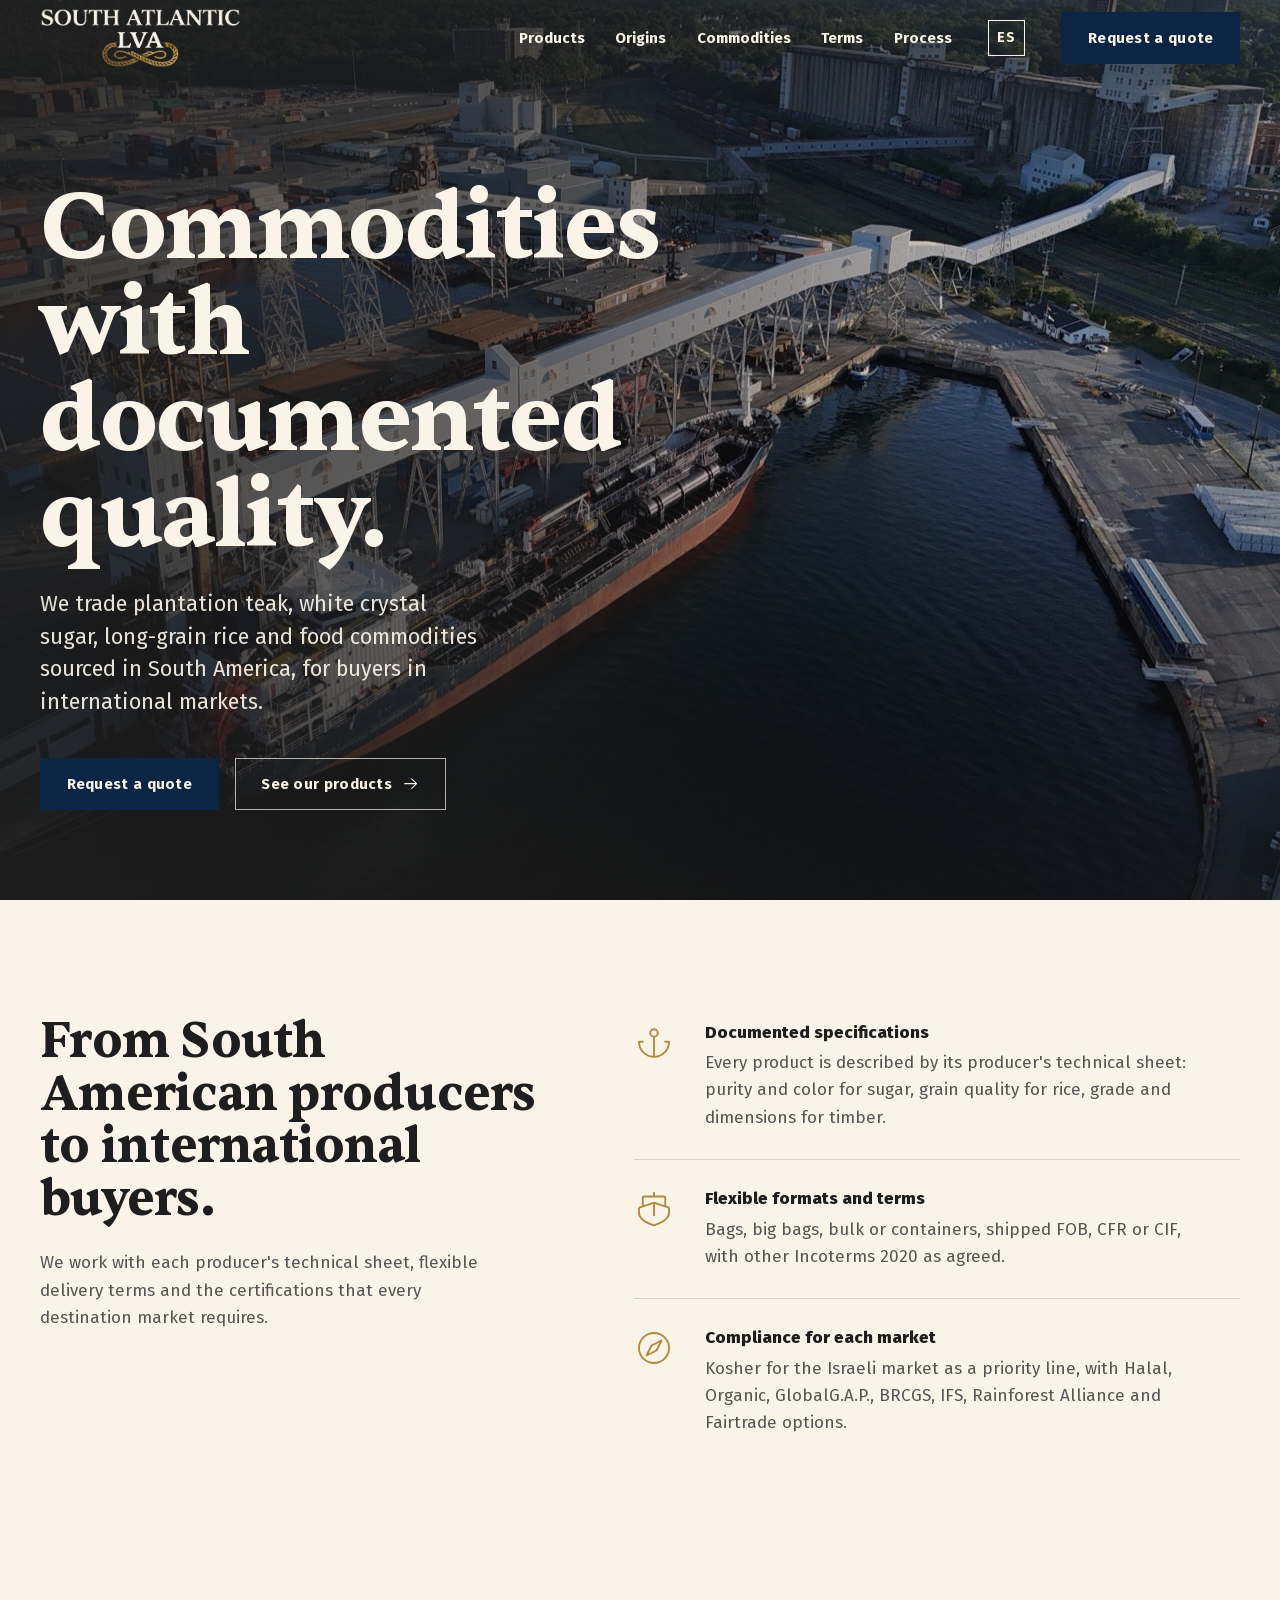
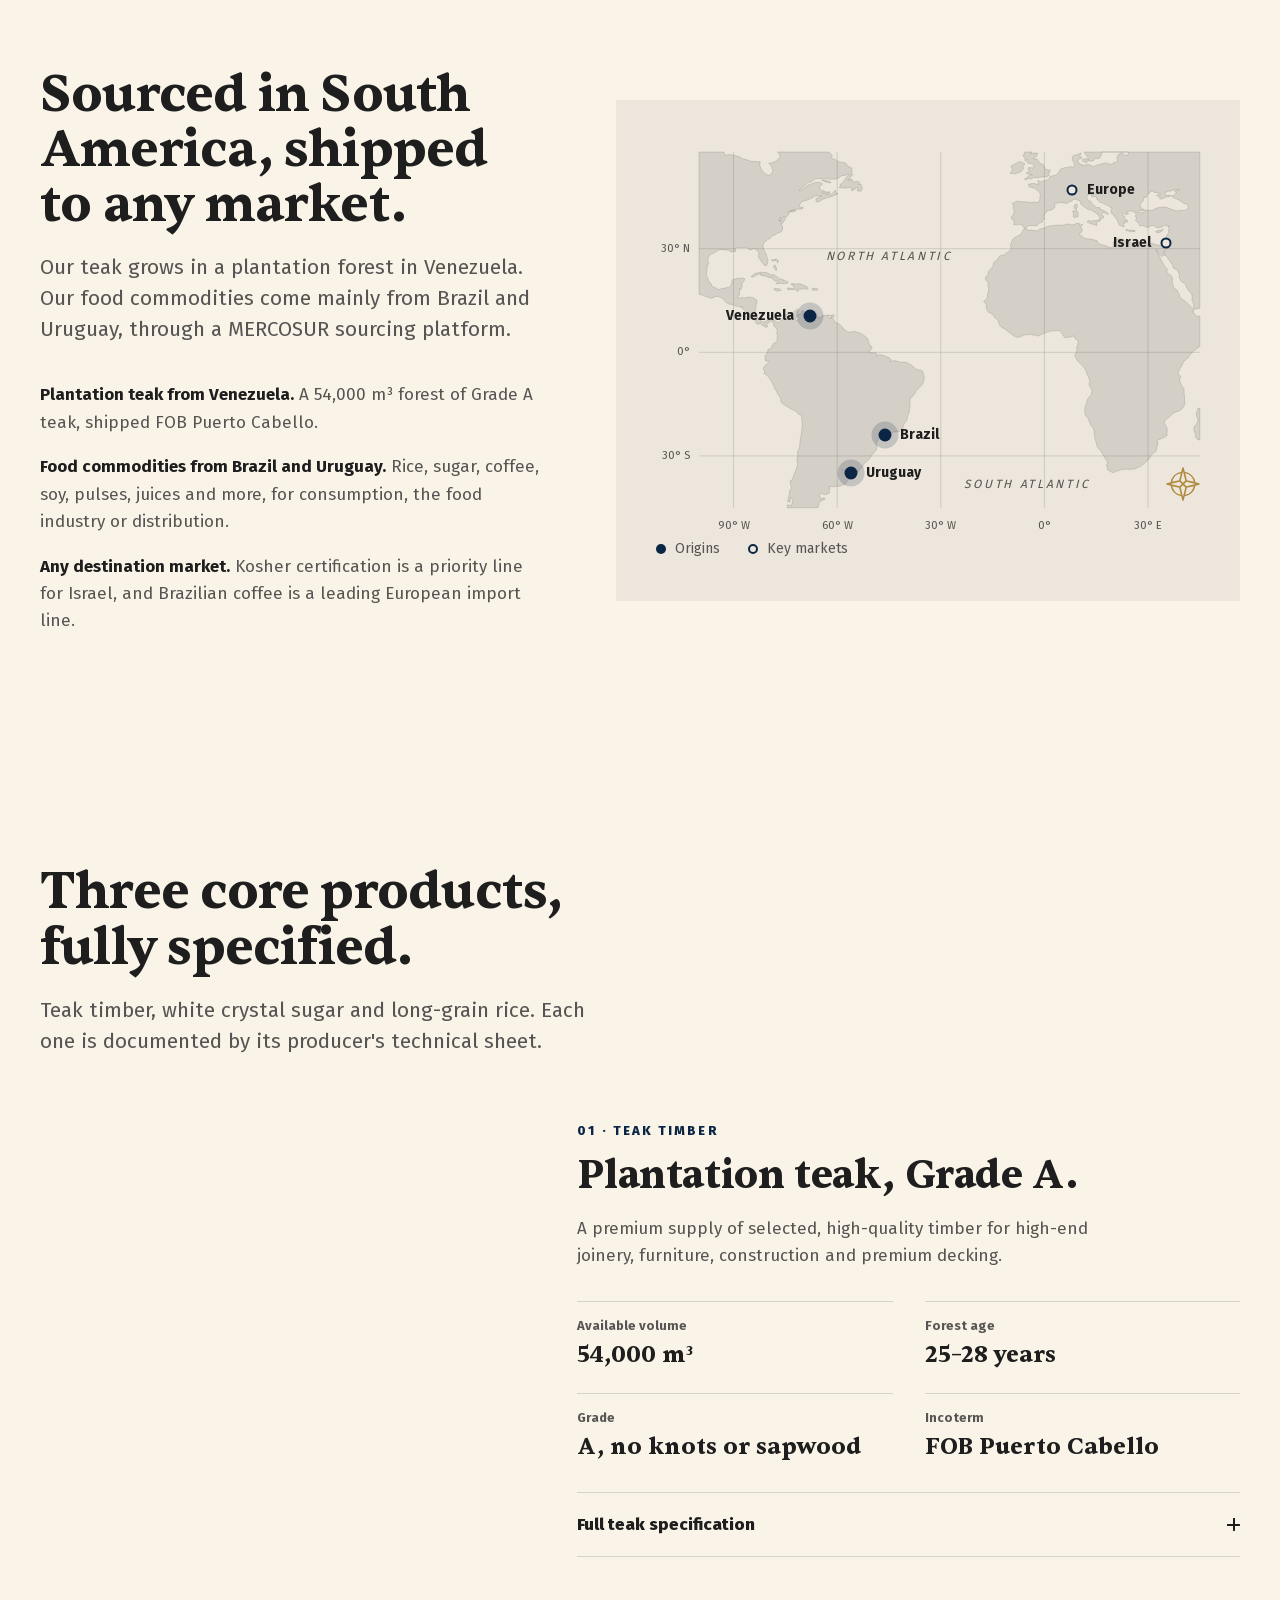
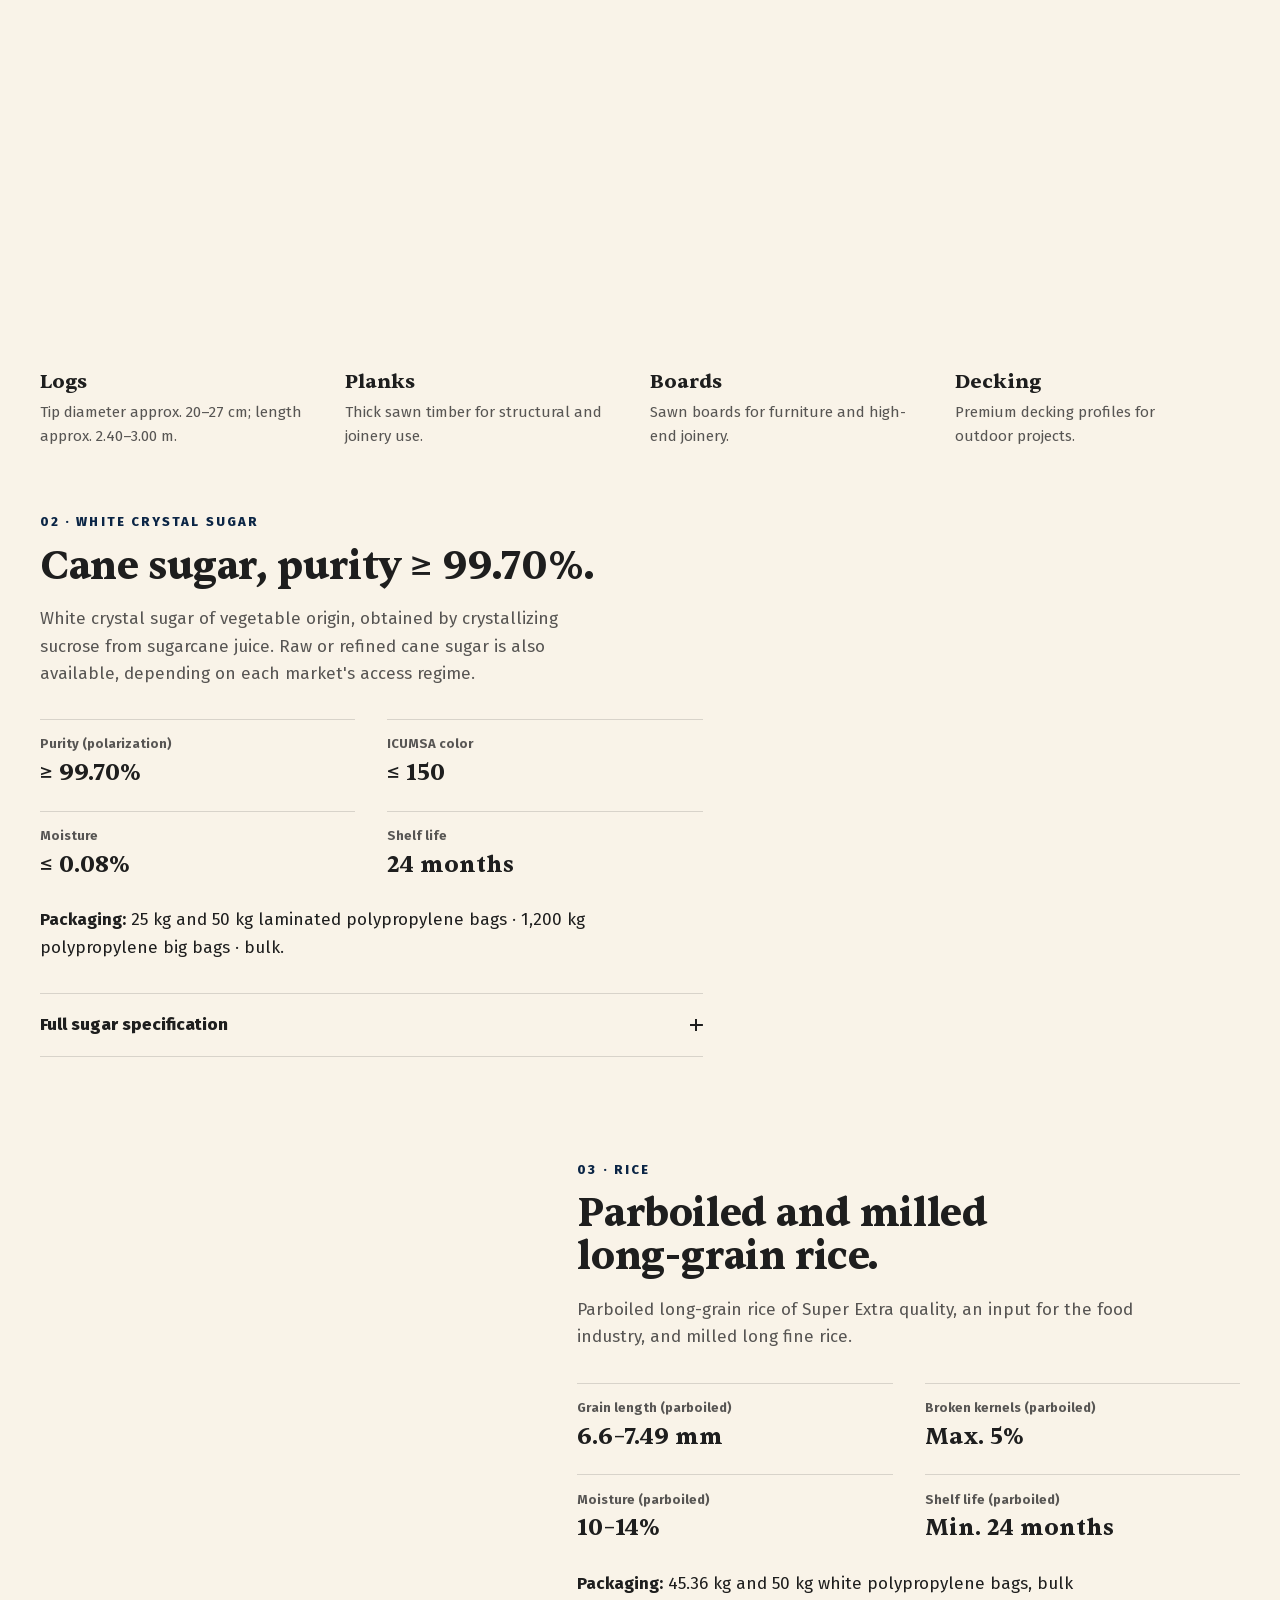
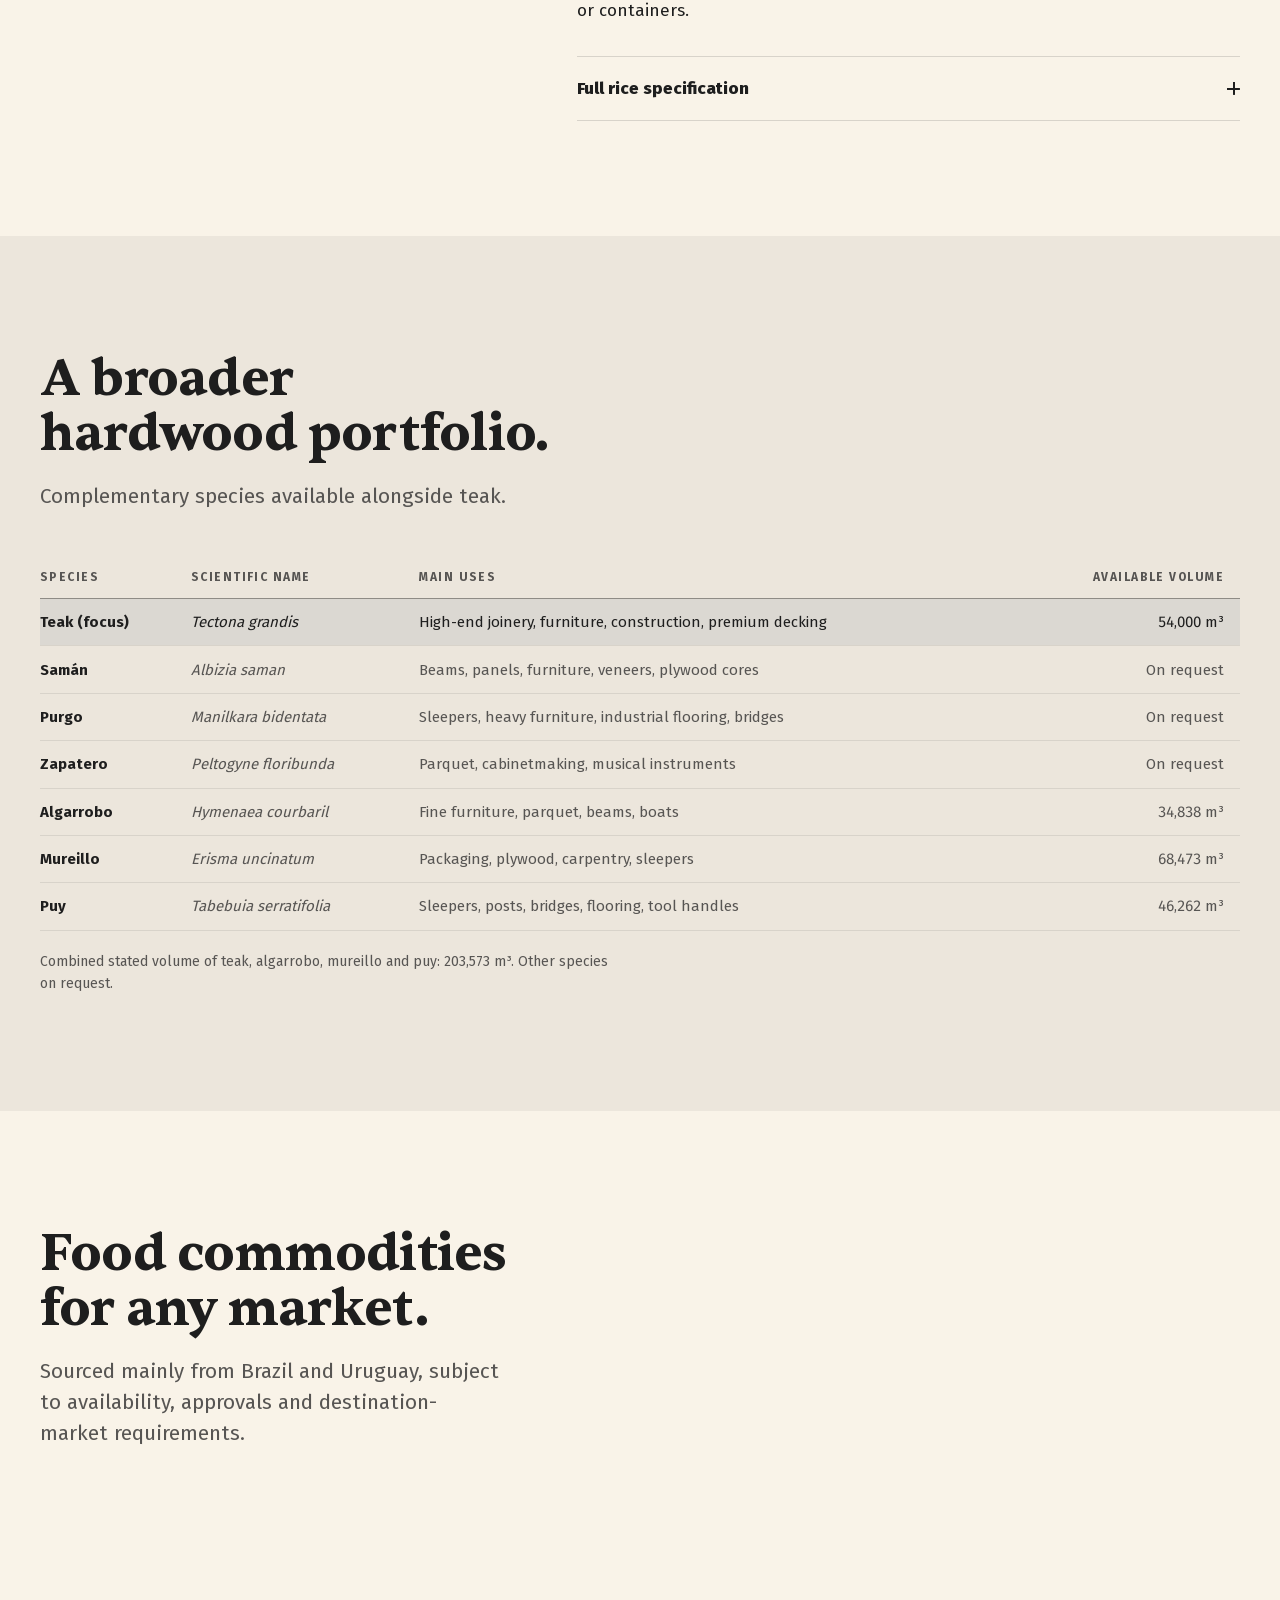
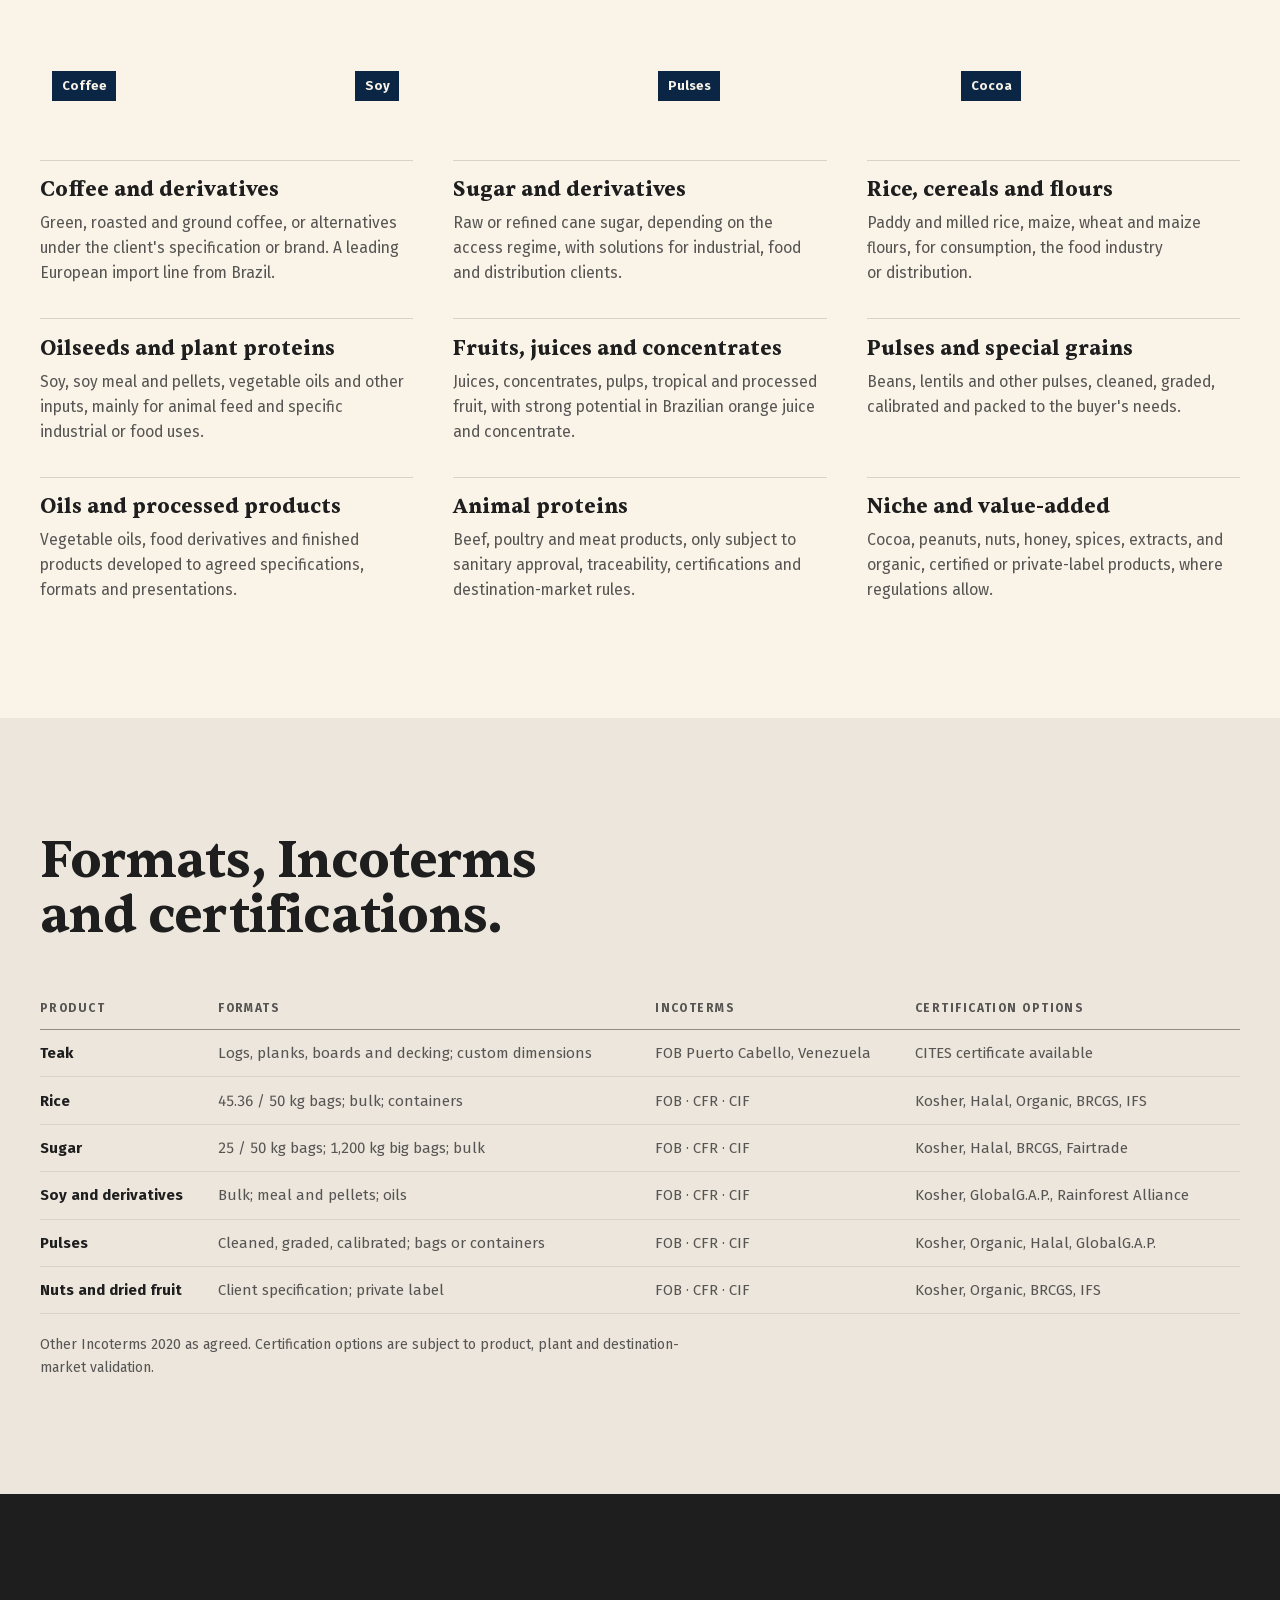
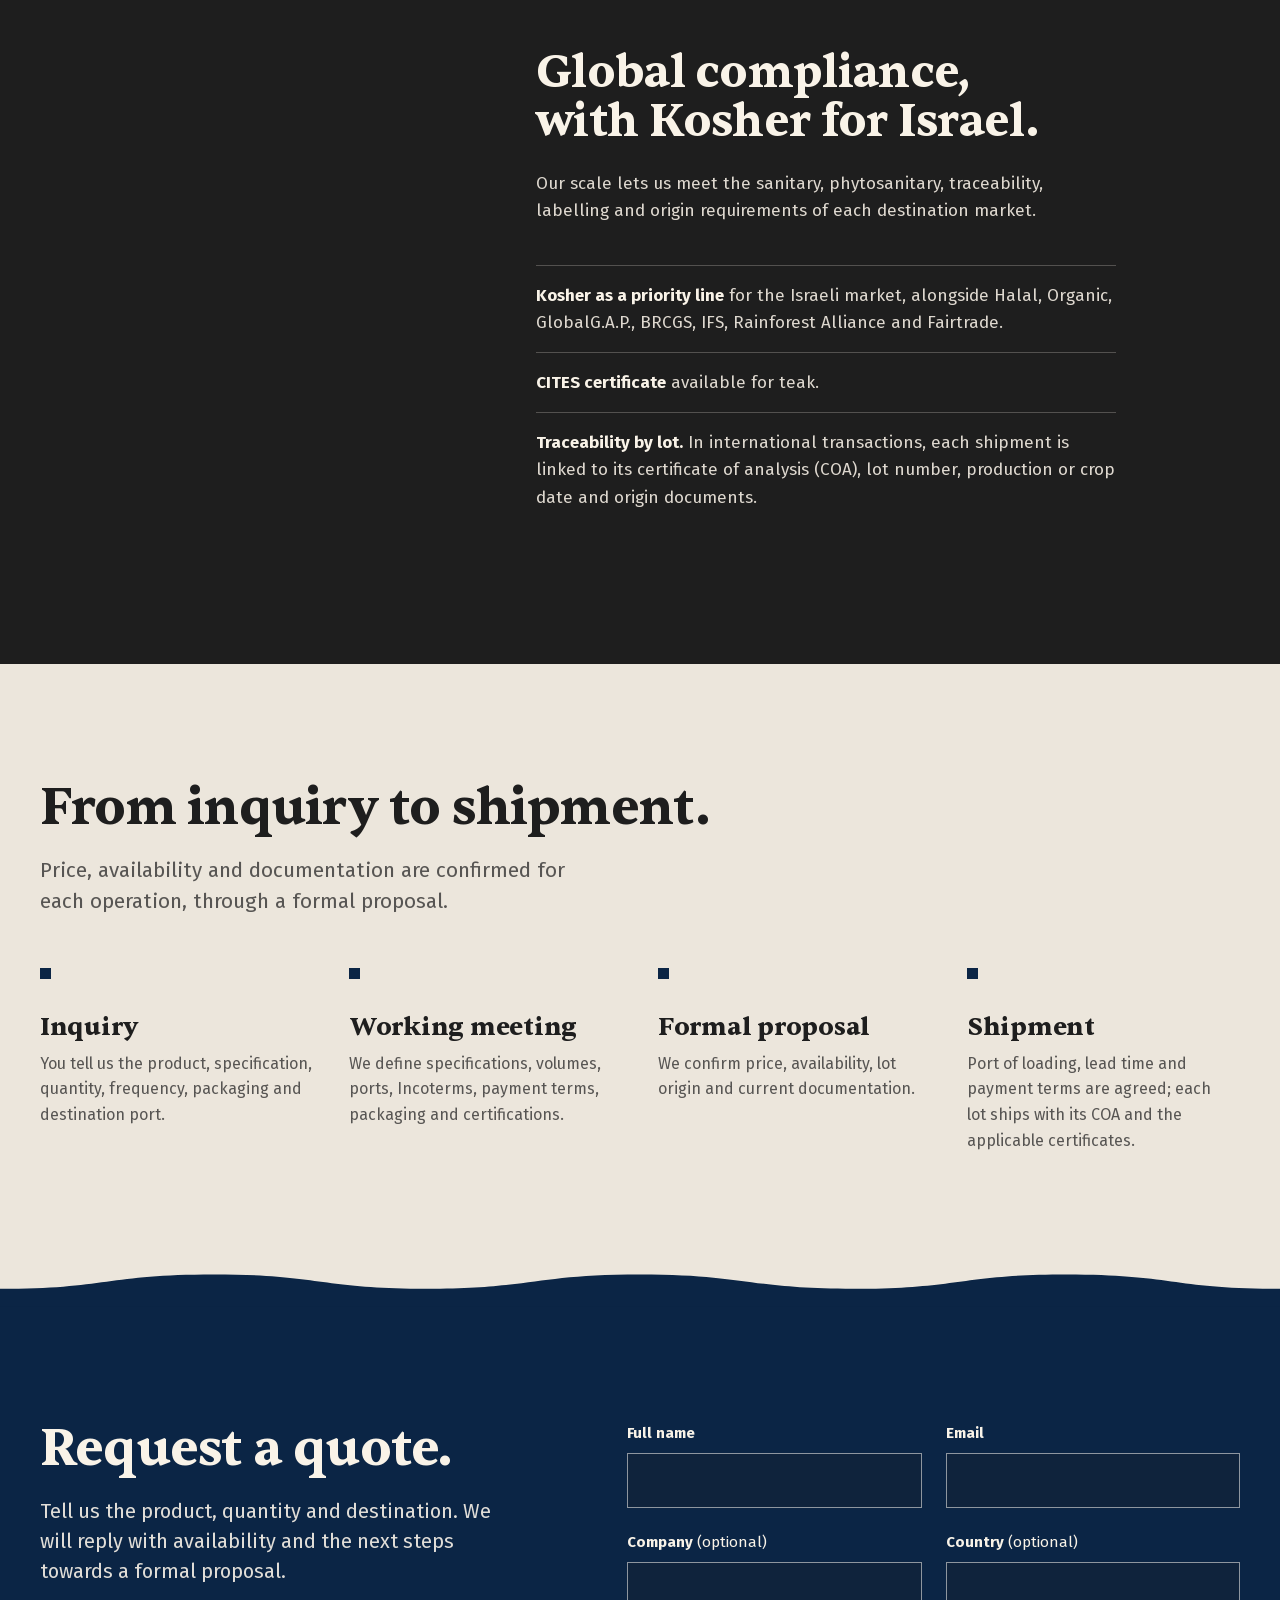
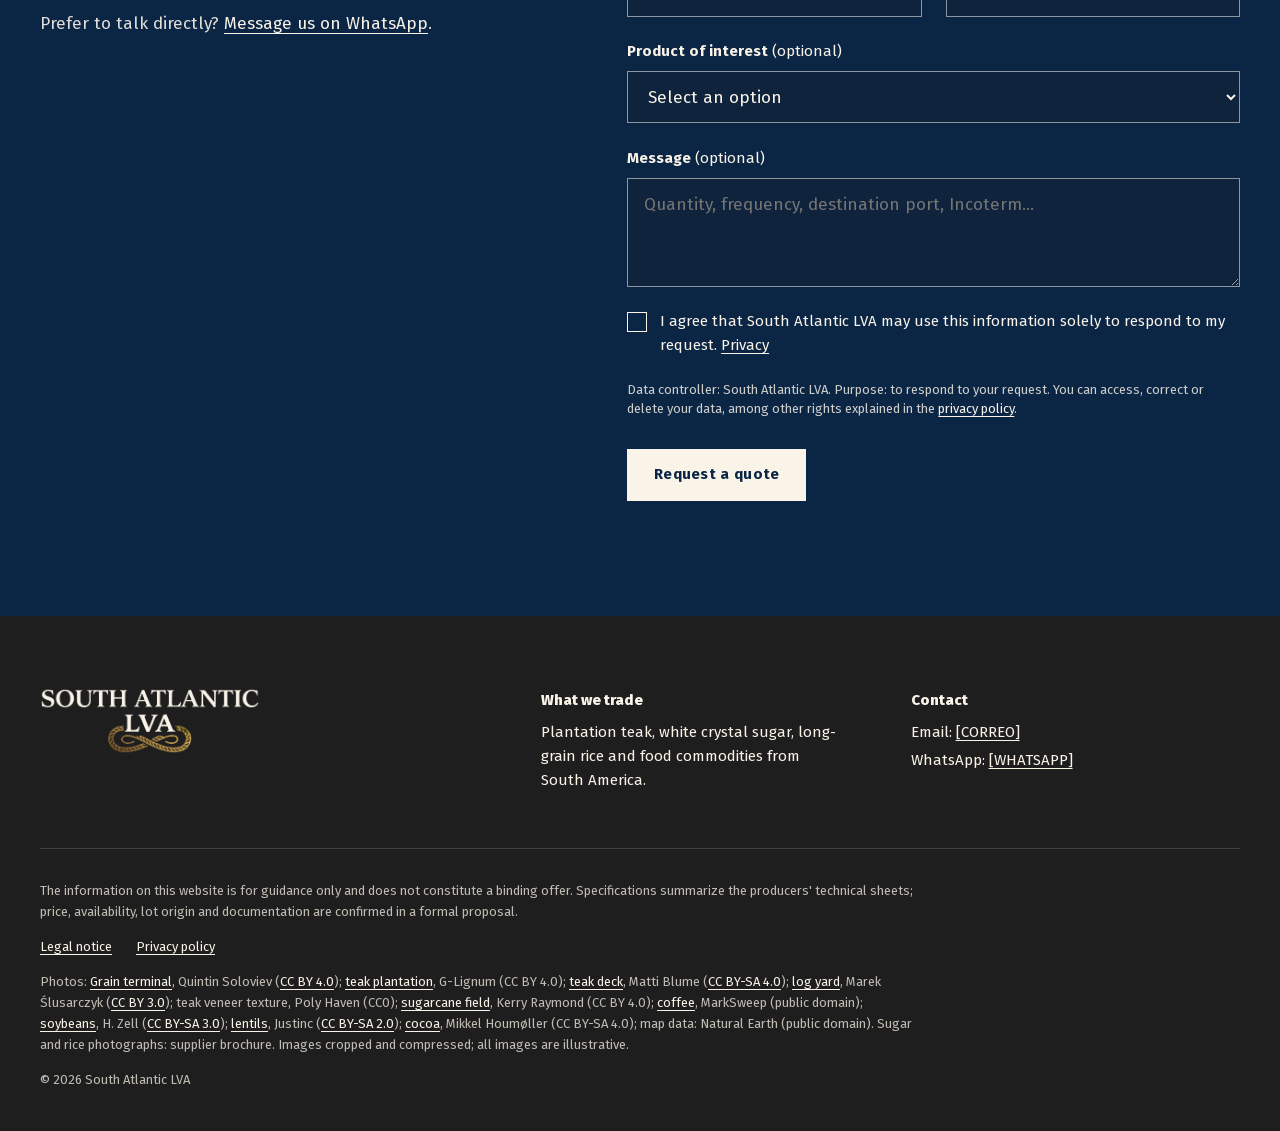
==== index.html @ ddcc879f "Web de South Atlantic LVA - Inglés en la raíz y español en /es/, con páginas legales en los dos idio" ====
<!doctype html>
<html lang="en">
<head>
<meta charset="utf-8">
<meta name="viewport" content="width=device-width, initial-scale=1">
<meta http-equiv="Content-Security-Policy" content="default-src 'self'; script-src 'self' 'sha256-qOhFsq0QMV2REqNwk5hGH5bZE9SkX6gt6yeyKdYPv+U='; style-src 'self'; img-src 'self'; font-src 'self'; connect-src https://formsubmit.co; frame-src 'none'; object-src 'none'; base-uri 'self'; form-action https://formsubmit.co; upgrade-insecure-requests">
<meta name="referrer" content="strict-origin-when-cross-origin">
<title>South Atlantic LVA | Commodities trading: teak, sugar and rice</title>
<meta name="description" content="South Atlantic LVA trades plantation teak, white crystal sugar, long-grain rice and food commodities sourced in South America for international buyers.">
<meta name="color-scheme" content="light dark">
<meta name="theme-color" content="#F9F3E8" media="(prefers-color-scheme: light)">
<meta name="theme-color" content="#1E1E1E" media="(prefers-color-scheme: dark)">
<meta property="og:type" content="website">
<meta property="og:locale" content="en_US">
<meta property="og:locale:alternate" content="es_ES">
<meta property="og:title" content="South Atlantic LVA | Commodities with documented quality">
<meta property="og:description" content="Plantation teak, white crystal sugar, long-grain rice and food commodities from South America, with documented specifications.">
<meta property="og:image" content="https://augustomlopezm.github.io/south-atlantic/assets/og-imagen.jpg">
<meta property="og:url" content="https://augustomlopezm.github.io/south-atlantic/">
<link rel="canonical" href="https://augustomlopezm.github.io/south-atlantic/">
<link rel="alternate" hreflang="en" href="https://augustomlopezm.github.io/south-atlantic/">
<link rel="alternate" hreflang="es" href="https://augustomlopezm.github.io/south-atlantic/es/">
<link rel="alternate" hreflang="x-default" href="https://augustomlopezm.github.io/south-atlantic/">
<link rel="icon" href="assets/favicon-32.png" sizes="32x32" type="image/png">
<link rel="apple-touch-icon" href="assets/apple-touch-icon.png">
<link rel="preload" href="assets/fuentes/sentient-700.woff2" as="font" type="font/woff2" crossorigin>
<link rel="preload" href="assets/fuentes/fira-sans-400.woff2" as="font" type="font/woff2" crossorigin>
<link rel="preload" as="image" href="assets/img/portada-movil.jpg" media="(max-width: 699px)" fetchpriority="high">
<link rel="preload" as="image" href="assets/img/portada-1600.jpg" imagesrcset="assets/img/portada-1600.jpg 1600w, assets/img/portada-2240.jpg 2240w" imagesizes="100vw" media="(min-width: 700px)" fetchpriority="high">
<link rel="stylesheet" href="css/estilos.css">
<script>document.documentElement.classList.add("js")</script>
<script src="js/main.js" defer></script>
</head>
<body>
<a class="saltar" href="#contenido">Skip to content</a>
<svg class="sprite" aria-hidden="true" focusable="false"><symbol id="i-flecha" viewBox="0 0 256 256" fill="currentColor"><path d="M221.66,133.66l-72,72a8,8,0,0,1-11.32-11.32L196.69,136H40a8,8,0,0,1,0-16H196.69L138.34,61.66a8,8,0,0,1,11.32-11.32l72,72A8,8,0,0,1,221.66,133.66Z"/></symbol><symbol id="i-menu" viewBox="0 0 256 256" fill="currentColor"><path d="M224,128a8,8,0,0,1-8,8H40a8,8,0,0,1,0-16H216A8,8,0,0,1,224,128ZM40,72H216a8,8,0,0,0,0-16H40a8,8,0,0,0,0,16ZM216,184H40a8,8,0,0,0,0,16H216a8,8,0,0,0,0-16Z"/></symbol><symbol id="i-cerrar" viewBox="0 0 256 256" fill="currentColor"><path d="M205.66,194.34a8,8,0,0,1-11.32,11.32L128,139.31,61.66,205.66a8,8,0,0,1-11.32-11.32L116.69,128,50.34,61.66A8,8,0,0,1,61.66,50.34L128,116.69l66.34-66.35a8,8,0,0,1,11.32,11.32L139.31,128Z"/></symbol><symbol id="i-ancla" viewBox="0 0 256 256" fill="currentColor"><path d="M224,114H200a6,6,0,0,0,0,12h17.8A90.13,90.13,0,0,1,134,209.78V93.4a30,30,0,1,0-12,0V209.78A90.13,90.13,0,0,1,38.2,126H56a6,6,0,0,0,0-12H32a6,6,0,0,0-6,6,102,102,0,0,0,204,0A6,6,0,0,0,224,114ZM110,64a18,18,0,1,1,18,18A18,18,0,0,1,110,64Z"/></symbol><symbol id="i-barco" viewBox="0 0 256 256" fill="currentColor"><path d="M220.43,112.48,206,107.68V56a14,14,0,0,0-14-14H134V24a6,6,0,0,0-12,0V42H64A14,14,0,0,0,50,56v51.68l-14.43,4.8A14,14,0,0,0,26,125.77V152c0,60,96.44,84.79,100.54,85.82a6,6,0,0,0,2.92,0,235.44,235.44,0,0,0,49.4-19.54C212.32,200.15,230,177.24,230,152V125.77A14,14,0,0,0,220.43,112.48ZM62,56a2,2,0,0,1,2-2H192a2,2,0,0,1,2,2v47.68L129.9,82.31a6,6,0,0,0-3.8,0L62,103.68Zm156,96c0,47.1-78.28,70.54-90,73.79C116.27,222.54,38,199.1,38,152V125.77a2,2,0,0,1,1.37-1.9L122,96.32V168a6,6,0,0,0,12,0V96.32l82.63,27.55a2,2,0,0,1,1.37,1.9Z"/></symbol><symbol id="i-brujula" viewBox="0 0 256 256" fill="currentColor"><path d="M128,26A102,102,0,1,0,230,128,102.12,102.12,0,0,0,128,26Zm0,192a90,90,0,1,1,90-90A90.1,90.1,0,0,1,128,218ZM173.32,74.63l-64,32a6,6,0,0,0-2.69,2.69l-32,64A6,6,0,0,0,80,182a6.06,6.06,0,0,0,2.68-.63l64-32a6,6,0,0,0,2.69-2.69l32-64a6,6,0,0,0-8.05-8.05Zm-33.79,64.9L93.42,162.58l23-46.11,46.11-23Z"/></symbol><symbol id="i-rosa" viewBox="0 0 256 256" fill="currentColor"><path d="M249.46,122.18l-28.34-7.09A93.87,93.87,0,0,0,140.9,34.88L133.82,6.54a6,6,0,0,0-11.64,0L115.1,34.88a93.87,93.87,0,0,0-80.22,80.21L6.54,122.18a6,6,0,0,0,0,11.64l28.34,7.09a93.87,93.87,0,0,0,80.22,80.21l7.08,28.34a6,6,0,0,0,11.64,0l7.08-28.34a93.87,93.87,0,0,0,80.22-80.21l28.34-7.09a6,6,0,0,0,0-11.64Zm-41.05-10.26L157,99.05,144.08,47.59A81.87,81.87,0,0,1,208.41,111.92Zm-63-9.76L128,119.51l-17.36-17.35L128,32.74ZM111.92,47.59,99.05,99.05,47.59,111.92A81.87,81.87,0,0,1,111.92,47.59Zm-9.76,63.06L119.52,128l-17.36,17.35L32.74,128ZM47.59,144.08,99.05,157l12.87,51.46A81.87,81.87,0,0,1,47.59,144.08Zm63.05,9.76L128,136.49l17.36,17.35L128,223.26Zm33.44,54.57L157,157l51.46-12.87A81.87,81.87,0,0,1,144.08,208.41Zm9.76-63.06L136.48,128l17.36-17.35L223.26,128Z"/></symbol></svg>

<header class="cabecera" data-estado="sobre-portada">
  <div class="contenedor cabecera__fila">
    <a class="cabecera__marca" href="#inicio" aria-label="South Atlantic LVA, back to top">
      <img class="logo logo--claro" src="assets/marca/logo-claro.png" width="955" height="285" alt="">
      <img class="logo logo--color" src="assets/marca/logo-color.png" width="955" height="285" alt="">
    </a>
    <nav class="nav" id="nav" aria-label="Main">
      <ul class="nav__enlaces">
        <li><a href="#productos">Products</a></li>
        <li><a href="#origenes">Origins</a></li>
        <li><a href="#materias">Commodities</a></li>
        <li><a href="#condiciones">Terms</a></li>
        <li><a href="#proceso">Process</a></li>
      </ul>
      <a class="nav__idioma" href="es/" hreflang="es" lang="es" aria-label="Versión en español">ES</a>
      <a class="boton boton--primario" href="#cotizacion">Request a quote</a>
    </nav>
    <button class="menu-boton" type="button" aria-controls="nav" aria-expanded="false">
      <svg class="icono icono--abrir" aria-hidden="true"><use href="#i-menu"/></svg>
      <svg class="icono icono--cerrar" aria-hidden="true"><use href="#i-cerrar"/></svg>
      <span class="solo-lector">Menu</span>
    </button>
  </div>
</header>

<main id="contenido">

  <section class="portada" id="inicio" aria-labelledby="portada-titulo">
    <picture>
      <source media="(max-width: 699px)" srcset="assets/img/portada-movil.jpg" width="905" height="1760">
      <img class="portada__foto" src="assets/img/portada-1600.jpg"
           srcset="assets/img/portada-1600.jpg 1600w, assets/img/portada-2240.jpg 2240w"
           sizes="100vw" width="2240" height="1260" fetchpriority="high"
           alt="Aerial view of a grain terminal: a vessel loads under a conveyor gantry, next to containers and grain silos.">
    </picture>
    <div class="contenedor portada__contenido">
      <h1 class="portada__titulo" id="portada-titulo">Commodities with documented quality.</h1>
      <p class="portada__texto">We trade plantation teak, white crystal sugar, long-grain rice and food commodities sourced in South America, for buyers in international markets.</p>
      <div class="portada__acciones">
        <a class="boton boton--primario" href="#cotizacion">Request a quote</a>
        <a class="boton boton--contorno-claro" href="#productos">See our products <svg class="icono" aria-hidden="true"><use href="#i-flecha"/></svg></a>
      </div>
    </div>
  </section>

  <section class="seccion intro" aria-labelledby="intro-titulo">
    <div class="contenedor intro__rejilla">
      <div>
        <h2 class="intro__titulo" id="intro-titulo">From South American producers to international buyers.</h2>
        <p class="intro__texto">We work with each producer's technical sheet, flexible delivery terms and the certifications that every destination market requires.</p>
      </div>
      <ul class="pilares">
        <li>
          <svg class="pilares__icono" aria-hidden="true" focusable="false"><use href="#i-ancla"/></svg>
          <h3>Documented specifications</h3>
          <p>Every product is described by its producer's technical sheet: purity and color for sugar, grain quality for rice, grade and dimensions for timber.</p>
        </li>
        <li>
          <svg class="pilares__icono" aria-hidden="true" focusable="false"><use href="#i-barco"/></svg>
          <h3>Flexible formats and terms</h3>
          <p>Bags, big bags, bulk or containers, shipped FOB, CFR or CIF, with other Incoterms 2020 as agreed.</p>
        </li>
        <li>
          <svg class="pilares__icono" aria-hidden="true" focusable="false"><use href="#i-brujula"/></svg>
          <h3>Compliance for each market</h3>
          <p>Kosher for the Israeli market as a priority line, with Halal, Organic, GlobalG.A.P., BRCGS, IFS, Rainforest Alliance and Fairtrade options.</p>
        </li>
      </ul>
    </div>
  </section>

  <section class="seccion origenes" id="origenes" aria-labelledby="origenes-titulo">
    <div class="contenedor origenes__rejilla">
      <div>
        <h2 id="origenes-titulo">Sourced in South America, shipped to any market.</h2>
        <p class="entradilla">Our teak grows in a plantation forest in Venezuela. Our food commodities come mainly from Brazil and Uruguay, through a MERCOSUR sourcing platform.</p>
        <ul class="lista-datos">
          <li><strong>Plantation teak from Venezuela.</strong> A 54,000 m³ forest of Grade A teak, shipped FOB Puerto Cabello.</li>
          <li><strong>Food commodities from Brazil and Uruguay.</strong> Rice, sugar, coffee, soy, pulses, juices and more, for consumption, the food industry or distribution.</li>
          <li><strong>Any destination market.</strong> Kosher certification is a priority line for Israel, and Brazilian coffee is a leading European import line.</li>
        </ul>
      </div>
      <figure class="mapa" role="img" aria-label="Map of the Atlantic Ocean. Origins: Venezuela, Brazil and Uruguay. Key markets: Europe and Israel.">
        <div class="mapa__lienzo"><svg class="mapa__reticula" viewBox="0 0 580 412" preserveAspectRatio="none" aria-hidden="true" focusable="false"><path class="mapa__tierra" d="M580 333.7 L579.3 333.4 L576.2 332 L575.1 329.8 L574.8 326.3 L573.4 323.1 L573 320.2 L573.7 317.3 L575.6 316.7 L575.6 315.3 L577.5 312.3 L577.9 309.7 L576.9 307.8 L576.2 305.3 L575.9 301.6 L577.2 299.4 L577.8 296.9 L579.8 296.7 L580 296.6ZM156.3 191.6 L152.9 192 L152.2 191.6 L153.4 190.5 L153.3 189 L155.6 188.4 L156.4 188.6 L156.3 191.6ZM137.6 159.1 L136.6 160.1 L133.6 160.1 L131.3 160.2 L131 158.5 L131.6 157.9 L134.9 157.9 L136.9 158.3 L137.6 159.1ZM92.4 160.5 L91.2 161.2 L88.9 160.6 L86.6 159.1 L87.1 158.2 L88.8 157.9 L89.7 158 L92.4 158.4 L94.5 159.4 L95.2 160.5 L92.4 160.5ZM109.7 152.5 L113.2 153.1 L113.7 152.5 L116.8 152.5 L119.1 153.5 L120.2 153.4 L120.9 154.8 L123.1 154.7 L123 155.9 L124.8 156.1 L126.7 157.6 L125.2 159.2 L123.3 158.3 L121.5 158.5 L120.2 158.3 L119.5 159 L117.9 159.3 L117.3 158.3 L116 158.9 L114.4 161.6 L113.4 161 L113.2 159.8 L110.5 159.1 L108.6 159.4 L106.2 159.1 L104.3 159.9 L102.2 158.6 L102.5 157.3 L106.2 157.9 L109.2 158.2 L110.7 157.3 L108.8 155.6 L108.9 154.1 L106.3 153.4 L107.2 152.3 L109.7 152.5ZM81.3 140.9 L82.9 142.4 L86.6 142 L88 142.9 L91.4 145.4 L93.9 147.2 L95.2 147.1 L97.6 147.9 L97.3 149.1 L100.3 149.2 L103.3 150.9 L102.8 151.8 L100.2 152.3 L97.5 152.5 L94.7 152.2 L89 152.6 L91.7 150.3 L90 149.3 L87.5 149 L86.1 147.9 L85.1 145.6 L82.9 145.8 L79.1 144.7 L77.9 143.9 L72.7 143.2 L71.3 142.5 L72.8 141.5 L68.9 141.2 L66 143.3 L64.4 143.4 L63.8 144.4 L61.8 144.8 L60.1 144.4 L62.2 143.2 L63.1 141.7 L64.9 140.8 L66.9 140.1 L70 139.7 L70.9 139.2 L74.4 139.5 L77.5 139.6 L81.3 140.9ZM89.9 137 L88.9 137.2 L87.9 134.9 L86.4 133.7 L87.2 131.2 L88.4 131.3 L89.8 134.6 L89.9 137ZM88.7 125.7 L84.4 126.3 L84.1 124.8 L86 124.5 L88.6 124.6 L88.7 125.7ZM92 125.6 L91.3 128.5 L90.6 128 L90.6 125.9 L88.8 124.3 L88.8 123.8 L92 125.6ZM538.3 89.3 L535.6 91 L535.9 91.8 L536 92.1 L531.9 93.7 L530 93.2 L529 91.6 L530.9 91.4 L531.2 91.4 L531.8 90.5 L534.7 90.5 L538.3 89.3ZM494.8 89.2 L497 90.5 L500.1 90.3 L503.1 90.6 L503 91.3 L505.2 90.8 L504.7 92 L498.9 92.3 L498.9 91.7 L494.1 90.9 L494.8 89.2ZM462.1 79.1 L460.6 82.2 L461.2 83.5 L460.4 85.5 L457.3 84 L455.3 83.6 L449.7 81.5 L450.3 79.5 L455 79.9 L459 79.4 L462.1 79.1ZM436.8 67.2 L439.2 70 L438.7 75.3 L436.9 75 L435.2 76.4 L433.7 75.3 L433.6 70.5 L432.6 68.2 L434.8 68.4 L436.8 67.2ZM438.2 63.4 L436.9 66.5 L435.1 65.7 L434.2 63 L435 61.5 L437.6 60 L438.2 63.4ZM145.3 45.8 L148.2 46.3 L152 46.2 L150 47.9 L148.5 48.1 L143.4 46.4 L142.4 45.1 L143.9 43.9 L145.3 45.8ZM152.8 35.6 L150.8 35.7 L145.6 34.4 L141.9 32.5 L143.3 32.2 L148.6 33.2 L152.7 34.8 L152.8 35.6ZM175.5 29.3 L172.8 32.8 L175.4 31.4 L178.1 32.3 L176.7 33.7 L180.3 34.7 L182.1 33.8 L186.1 35 L184.9 37.9 L187.7 37.2 L188.2 39.4 L189.4 41.9 L187.7 45.4 L185.9 45.5 L183.3 44.8 L184.2 41.5 L183 41 L178.4 44.5 L176 44.3 L178.8 42.4 L175 41.5 L170.7 41.7 L162.9 41.6 L162.3 40.4 L164.8 39 L163.1 37.9 L166.4 35.5 L170.6 29.1 L173 26.9 L176.5 25.5 L178.4 25.6 L177.6 26.7 L175.5 29.3ZM372.8 23 L365.8 25.3 L360.1 24.7 L363.3 20.5 L361.2 16.5 L366.7 13.3 L369.7 11.5 L373.1 11.3 L377.4 13.8 L375.2 16.5 L375.9 19.4 L372.8 23ZM450.8 9.6 L448.4 12.8 L444.2 10.5 L443.6 8.9 L449.5 7.6 L450.8 9.6ZM385.5 0 L383.7 1.8 L387.8 1.2 L392.2 1.3 L391.1 4.5 L387.5 8.1 L391.7 8.4 L395.5 13.5 L398.3 14.1 L400.7 18.7 L401.9 20.3 L406.7 21 L406.2 23.6 L404.2 24.8 L405.8 26.8 L402.2 28.9 L396.8 28.9 L390 30 L388.2 29.2 L385.5 31.1 L381.8 30.6 L379 32.2 L376.9 31.4 L382.8 27.2 L386.3 26.3 L380.1 25.6 L378.9 24 L383.1 22.8 L380.9 20.6 L381.7 18 L387.6 18.4 L388.2 16.1 L385.5 13.5 L380.6 12.8 L379.7 11.8 L381.1 10 L379.8 8.9 L377.7 10.8 L377.4 6.9 L375.4 4.9 L376.9 0.7 L377.5 0ZM28.6 0 L28.9 0.6 L30.8 3.7 L36.4 2.9 L43.8 4.6 L47.8 6.1 L50.7 8 L55.7 9.1 L60 10.8 L66.6 11 L70.9 11.4 L70.3 14.9 L71.5 18.9 L74.4 23.4 L80.3 27.2 L83.4 25.9 L85.6 21.8 L83.5 15.4 L80.7 13.3 L87.1 11.5 L91.6 8.6 L93.8 5.9 L93.5 3.2 L91 0 L150.6 0 L154.4 4.1 L152.8 6.6 L158.1 8.9 L161.7 11.2 L168.1 12.2 L170.7 13.5 L172.3 16.9 L175.4 17.4 L177 18.9 L177.3 23.4 L174.4 24.9 L171.5 26.3 L164.9 27.7 L159.9 31 L153.1 31.7 L144.6 30.8 L138.5 30.8 L134.4 31.1 L131.1 34 L126 35.7 L120.2 41 L115.6 44.7 L119 44.1 L125.4 38.8 L133.8 35.5 L139.8 35.1 L143.3 37 L139.5 39.7 L140.8 44 L142.1 47 L147.3 49 L153.9 48.5 L157.9 44 L158.2 46.9 L160.8 48.3 L155.8 50.9 L147 53.3 L143 54.9 L138.5 57.8 L135.5 57.5 L135.4 54.1 L142.3 50.8 L135.9 51 L131.5 51.4 L132.1 52.8 L127.9 54.7 L123.8 56.1 L119.5 57.3 L117.2 59.9 L116.7 60.5 L116.7 62.7 L118 64.8 L119.7 64.9 L119.3 63.4 L120.5 64.3 L120.1 65.5 L117.4 66.1 L115.5 66 L112.6 66.7 L110.8 66.9 L108.5 67.1 L105.2 68.3 L111 67.5 L112.2 68.3 L106.6 69.5 L104.1 69.5 L104.2 69 L103 70.1 L104.2 70.3 L103.3 73.2 L100.4 76.2 L100.1 75.2 L99.2 75 L97.9 74 L98.7 76.2 L99.7 76.9 L99.8 78.4 L98.5 79.9 L96.2 83.1 L95.9 83 L97.1 80.3 L95.1 78.7 L94.6 75.4 L93.8 77.1 L94.7 79.7 L92.2 79.1 L94.8 80.3 L95 84.1 L96.1 84.4 L96.5 85.8 L97.1 89.8 L94.5 92.8 L90.4 94 L87.8 96.3 L85.8 96.6 L83.8 98 L83.2 99.4 L78.8 102 L76.5 103.9 L74.7 106.2 L74 109.1 L74.7 111.9 L76.1 115.3 L77.9 118.1 L77.9 119.8 L79.8 124.5 L79.6 127.2 L79.5 128.7 L78.5 131.2 L77.3 131.7 L75.3 131.2 L74.7 129.4 L73.2 128.5 L71 125.1 L69.2 122 L68.6 120.5 L69.4 117.8 L68.3 115.6 L65.2 112.3 L63.6 111.6 L59.6 113.5 L58.8 113.3 L56.9 111.4 L54.4 110.4 L49.9 110.9 L46.3 110.5 L43.3 110.7 L41.6 111.3 L42.3 112.4 L42.3 114 L43.1 114.8 L42.4 115.4 L40.9 114.8 L39.4 115.5 L36.5 115.4 L33.5 113.3 L30 113.8 L27.1 112.9 L24.6 113.1 L21.2 114.1 L17.6 117 L13.6 118.8 L11.4 120.7 L10.5 122.5 L10.5 125.2 L10.7 127.2 L11.4 128.5 L9.9 132 L9.2 134.9 L8.9 140.3 L8.5 142.2 L9.2 144.4 L10.4 146.4 L11.2 149.5 L13.9 152.4 L14.8 154.7 L16.4 156.7 L20.6 157.7 L22.3 159.4 L25.8 158.3 L28.9 157.9 L31.9 157.2 L34.4 156.5 L36.9 154.9 L37.9 152.5 L38.2 149.2 L38.9 148 L41.6 147 L45.8 146 L49.4 146.2 L51.8 145.8 L52.8 146.7 L52.6 148.6 L50.5 151 L49.5 153.4 L50.3 154.1 L49.7 155.8 L48.7 159 L47.6 157.9 L46.8 158 L46.8 158.6 L47.6 158.6 L47.5 159.7 L46.9 161.4 L47.2 162 L46.8 163.5 L47 163.9 L46.6 165.9 L45.8 166.9 L45.1 167.1 L44.3 168.5 L45.6 169.2 L45.9 168.6 L47.1 169.1 L47.5 169.2 L48.4 168.5 L49.5 168.5 L49.9 168.8 L50.5 168.6 L52.4 169 L54.2 168.9 L55.5 168.4 L56 168 L57.3 168.2 L58.2 168.5 L59.3 168.4 L60.1 168 L61.9 168.6 L62.5 168.7 L63.7 169.4 L64.9 170.3 L66.4 170.9 L67.4 172 L67.1 172.4 L66.9 173.3 L67.3 174.8 L66.4 176.1 L65.9 177.7 L65.8 179.5 L66 180.5 L66.1 182.3 L65.5 182.7 L65.1 184.4 L65.4 185.5 L64.6 186.5 L64.8 187.6 L65.4 188.2 L66.4 190.4 L67.9 192 L69.8 193.7 L71.3 195.2 L71.2 196 L72.8 196.2 L73.1 195.9 L74.2 196.9 L76.2 196.6 L77.9 195.6 L80.3 194.7 L81.7 193.6 L83.9 193.8 L83.8 194.2 L86 194.3 L87.8 195 L89.1 196.2 L90.6 197.3 L92.7 197.4 L95.7 194.7 L97.3 194.2 L97.3 192.9 L98.1 189.5 L100.4 187.7 L102.9 187.6 L103.2 186.8 L106.3 187.1 L109.5 185.1 L111 184.2 L113 182.3 L114.4 182.5 L115.5 183.5 L114.7 184.9 L114.6 185.8 L112.2 186.3 L113.5 188.1 L113.5 190.2 L111.7 192.5 L113.2 195.7 L114.9 195.5 L115.8 192.6 L114.6 191.2 L114.4 188.1 L119.4 186.5 L118.8 184.6 L120.2 183.4 L121.7 186.2 L124.5 186.2 L127.1 188.5 L127.2 189.8 L130.8 189.8 L135.1 189.4 L137.4 191.2 L140.4 191.7 L142.7 190.4 L142.7 189.4 L147.7 189.2 L152.5 189.1 L149.1 190.3 L150.4 192.2 L153.6 192.5 L156.7 194.5 L157.3 197.7 L159.4 197.6 L161 198.5 L163.6 200 L166.1 202.6 L166.2 204.7 L167.7 204.8 L169.8 206.7 L171.4 208.1 L176.2 208.9 L176.6 208.2 L179.9 207.9 L184.2 209 L185.5 209.4 L188.5 210.4 L192.7 213.7 L193.4 215.4 L194.7 215.2 L195.7 217.4 L198 224.4 L200.1 225.1 L200.2 227.8 L197.2 231.1 L198.4 232.3 L205.5 232.9 L205.7 237 L208.7 234.3 L213.7 235.8 L220.4 238.2 L222.3 240.6 L221.7 242.8 L226.3 241.5 L234.1 243.6 L240.1 243.5 L246 246.8 L251.1 251.3 L254.2 252.4 L257.6 252.6 L259.1 253.9 L260.4 259 L261.1 261.4 L259.5 268 L257.5 270.6 L251.8 276.2 L249.3 280.7 L246.3 284.2 L245.3 284.2 L244.2 287.2 L244.5 294.7 L243.4 300.8 L242.9 303.5 L241.7 305 L241 310.4 L236.9 315.6 L236.2 319.7 L233 321.5 L232 323.9 L227.7 323.9 L221.4 325.4 L218.6 327.2 L214.1 328.4 L209.4 331.5 L206 335.5 L205.4 338.5 L206.1 340.7 L205.4 344.7 L204.4 346.7 L201.7 348.9 L197.2 355.9 L193.7 359.1 L191 361 L189.2 364.8 L186.5 367.1 L184.8 369.6 L180.3 371.8 L177.3 371 L175.1 371.4 L171.4 369.7 L168.7 369.9 L166.3 367.6 L166 369.7 L171.1 373.2 L170.6 375.9 L173.1 377.7 L172.8 379.6 L169 384.7 L163.1 386.9 L155.1 387.7 L150.7 387.3 L151.5 389.7 L150.7 392.7 L151.4 394.7 L149 396.1 L144.9 396.7 L141.1 395.2 L139.5 396.3 L140.1 400.2 L142.8 401.4 L145 400.2 L146.2 402.3 L142.5 403.5 L139.3 406 L138.7 410 L137.8 412 L101.9 412 L102.6 408.4 L107 409.8 L109.1 401.5 L106.4 400.5 L105.2 405.5 L102.7 404.9 L103.9 399.2 L105.3 391.8 L107.1 389 L106 385.1 L105.6 380.6 L107.3 380.5 L109.8 374 L112.6 367.6 L114.2 361.7 L113.3 355.7 L114.5 352.4 L114 347.4 L116.4 342.6 L117.1 334.8 L118.4 326.5 L119.6 317.6 L119.3 311 L118.5 305.4 L114.5 303.1 L114.2 301.5 L106.2 297.4 L99 293.1 L96 290.6 L94.3 287.3 L95 286.1 L91.6 280.9 L87.6 273.5 L83.9 265.5 L82.2 263.7 L81 260.8 L77.9 258.2 L75 256.5 L76.3 254.8 L74.4 250.9 L75.6 248.1 L78.8 245.6 L80.9 242.6 L80.1 240.9 L78.5 242.7 L76.1 241 L76.9 239.9 L76.3 236.2 L77.7 235.6 L78.4 233.1 L79.9 230.6 L79.6 228.9 L81.8 228.1 L84.6 226.5 L84 225.2 L85.5 224.9 L85.4 222.9 L86.3 221.5 L88.3 221.2 L90 218.7 L91.5 216.6 L90 215.6 L90.8 213.3 L89.9 209.7 L90.7 208.6 L90.1 205.2 L88.5 203.1 L87.1 202 L86.3 199.8 L87.3 198.7 L86.3 198.4 L85.5 197.1 L83.5 196 L81.8 196.3 L81 197.7 L79.3 198.7 L78.5 198.8 L78.1 199.6 L80 201.8 L78.9 202.3 L78.3 202.9 L76.5 203.1 L75.8 200.7 L75.2 201.4 L73.9 201.2 L73.1 199.6 L71.5 199.3 L70.4 198.8 L68.7 198.8 L68.6 199.7 L68.1 199.1 L66 198.2 L65.2 197.4 L65.6 196.7 L65.5 195.8 L64.4 194.8 L62.8 194.1 L61.4 193.5 L61.1 192.4 L60.1 191.7 L60.4 192.8 L59.6 193.8 L58.6 192.7 L57.4 192.3 L56.8 191.5 L56.8 190.2 L57.4 189 L56.2 188.4 L57.1 187.6 L55.8 186.4 L53.9 184.8 L53 183.4 L51.3 182.2 L49.3 180.4 L49.8 179.7 L50.4 180.3 L50.7 180.1 L50 178.8 L48.8 178.5 L48.4 179.4 L46.1 179.3 L44.6 179 L43 178.2 L40.8 177.9 L39.6 177.1 L37.6 176.4 L35.1 176.3 L33.2 175.5 L31.1 173.8 L26.6 169.5 L24.5 168.2 L21.2 167.2 L19 167.5 L15.8 169 L13.8 169.4 L10.9 168.3 L7.9 167.6 L4.2 165.7 L1.2 165.2 L0 164.7 L0 0ZM580 0 L580 181.1 L580 181.2 L578 181.1 L576.7 181.7 L573.9 181.5 L572.9 179.1 L573 176.9 L572.4 175.7 L571.6 172.8 L570.4 171.1 L571.2 171 L570.8 169.1 L571.3 168.4 L571.1 166.6 L570.6 164.9 L569.4 163.7 L569.1 162.1 L567 160.7 L564.9 157.3 L563.8 154.1 L561 151.3 L559.2 150.6 L556.6 146.8 L556.1 144.1 L556.3 141.7 L554 137.2 L552.1 135.7 L549.9 134.9 L548.6 132.6 L548.8 131.7 L547.7 129.6 L546.6 128.7 L545 125.7 L542.6 122.5 L540.5 119.7 L538.5 119.8 L539.2 117.6 L539.3 116.2 L539.8 114.6 L539.7 114 L538.6 115.6 L537.7 118.6 L536.6 120.7 L535.7 121.4 L534.4 120.1 L532.5 118.3 L529.7 112.6 L529.3 113 L530.9 117.2 L533.4 121.2 L536.4 127.4 L537.9 129.6 L539.2 131.9 L542.8 136.3 L542 137 L542.1 139.6 L546.8 143.2 L547.5 144 L548.8 147.9 L547.9 148.6 L548.5 152.8 L549.9 157.5 L551.5 158.5 L553.6 160 L556 164.6 L557.1 168.3 L559.3 170.3 L564.7 174 L566.9 176.3 L569.1 178.6 L570.4 180 L572.3 181.2 L573.3 182.4 L573.1 184.1 L570.9 185.1 L572.6 186.2 L573.9 186.9 L574.7 188.5 L576.5 190.2 L578.5 190.2 L580 189.8 L580 225.3 L576.3 227.8 L572.5 230.8 L568.2 235.7 L567.2 237.8 L566.3 238.7 L563.5 240.3 L562.6 242 L561.1 242.3 L560.5 245.1 L559.2 246.7 L558.4 249.4 L556.8 250.7 L555 255.6 L555.2 257.9 L557.8 259.4 L557.9 260.4 L556.8 262.8 L557 264 L556.7 265.9 L558.1 268.4 L559.8 272.4 L561.3 273.3 L561.9 275.1 L561.7 279 L562.2 282.6 L562.4 288.8 L563.1 290.8 L561.9 293.6 L560.4 296.4 L557.8 298.9 L554.2 300.4 L549.6 302.3 L545.1 306.6 L543.6 307.4 L540.8 310.2 L539.1 311.1 L538.8 314 L540.7 317 L541.5 319.4 L541.5 320.6 L542.3 320.4 L542.1 324.3 L541.5 326.1 L542.4 326.8 L541.8 328.5 L540.2 329.9 L536.9 331.3 L532.1 333.4 L530.3 334.9 L530.6 336.6 L531.7 336.9 L531.3 339 L530.3 341.9 L529.8 345.2 L528.8 347 L526.1 349 L525.3 349.6 L523.6 351.6 L522.5 353.7 L520.2 356.6 L515.7 360.7 L512.9 363.1 L509.9 364.9 L505.7 366.5 L503.6 366.7 L503.1 367.8 L500.7 367.2 L498.7 367.9 L494.4 367.2 L492 367.7 L490.3 367.5 L486.2 369 L482.8 369.7 L480.3 371.2 L478.5 371.3 L476.8 369.9 L475.4 369.8 L473.7 368 L473.5 368.5 L473 367.5 L473 365.1 L471.7 362.4 L473 361.7 L472.9 358.6 L470.3 354.9 L468.3 351.5 L465.4 346.3 L462.4 343.3 L460.8 340.4 L460 336.5 L459 333.6 L457.6 327.4 L457.5 322.6 L457 320.4 L455.5 318.8 L453.4 315.5 L451.3 310.7 L450.4 308.2 L447.2 304.3 L446.9 301.2 L446.6 298.7 L447.1 295.2 L448.5 291.5 L448.7 289.8 L450 286.2 L451 284.6 L453.3 281.9 L454.5 280.2 L455 277.2 L454.7 274.9 L453.5 273.5 L452.5 271.1 L451.5 268.7 L451.7 267.8 L452.9 266.3 L451.7 262.4 L450.9 259.7 L448.9 257.2 L449.3 256.4 L448.7 255.2 L447.7 252.2 L444.4 247.9 L440.3 243.9 L437.6 240.6 L435.2 236.4 L435.3 235.1 L436.2 233.8 L437.2 230.9 L438 228 L437.2 227.4 L438.6 222.9 L439.2 219.7 L437.6 217.1 L435.8 216.4 L435 214.6 L434 214 L434 212.9 L429.8 214.4 L428.3 214.1 L426.8 215 L423.6 214.9 L421.5 212.4 L420.1 209.6 L417.3 206.9 L414.3 207 L410.8 207 L407.5 207.4 L404.2 208.3 L398 210.6 L395.7 212 L392.1 213.2 L388.6 212 L386.8 212.1 L384 211.3 L381.4 211.3 L376.7 212 L373.9 213.2 L369.9 214.6 L369.2 214.5 L368.1 214.6 L364 212.7 L360.3 209.6 L356.9 207.4 L354.2 204.9 L353.2 204.6 L350.3 202.9 L348.2 200.8 L347.5 199.3 L347 196.4 L345.3 194 L343.7 192.5 L342.7 191.9 L341.7 191.1 L341.2 189.4 L340.6 188.5 L339.5 187.8 L337.3 186.2 L335.7 185.9 L334.7 184.8 L334.8 184.2 L333.5 183.3 L333.3 182.5 L332.6 179.4 L333.1 177.6 L331.5 174.5 L329.5 173.1 L331.3 172.3 L333.2 169.5 L334.1 167.5 L333.8 165.3 L334.9 163.3 L335.4 159.6 L335 155.6 L334.5 153.6 L334.9 151.6 L333.9 149.7 L331.7 148 L331.9 146.3 L332.1 144.5 L333.6 143.4 L335 141.3 L334.7 139.9 L336.1 137.1 L338.3 134.6 L339.6 133.9 L340.7 131.6 L340.8 129.5 L342.2 127 L344.9 125.5 L347.4 121.4 L349.5 119.8 L353.2 119.4 L356.4 116.7 L358.4 115.6 L361.7 112.3 L360.7 107.3 L362.3 103.8 L362.8 101.7 L365.4 99 L369.4 97.2 L372.4 95.6 L375 91.4 L376.3 89 L379.2 89 L381.6 90.7 L385.4 90.4 L389.6 91.3 L391.3 91.3 L395.2 89.1 L399.5 88.4 L402 86.8 L405.9 85.6 L412.6 84.9 L419.3 84.5 L421.3 85.1 L425 83.6 L429.3 83.5 L430.9 84.5 L433.7 84.2 L438 82.6 L440.8 83.1 L440.7 85.1 L444.1 83.6 L444.4 84.4 L442.4 86.4 L442.4 88.2 L443.8 89.2 L443.2 92.7 L440.6 94.7 L441.4 96.9 L443.4 96.9 L444.4 98.8 L446 99.5 L450.7 100.8 L452.3 100.5 L455.7 101.2 L461 102.9 L462.9 106.5 L466.4 107.3 L472.1 108.9 L476.3 110.9 L478.3 109.9 L480.2 108.1 L479.3 105 L480.5 103 L483.4 101.2 L486.2 100.6 L491.6 101.4 L492.9 103.2 L494.4 103.3 L495.7 103.9 L499.7 104.4 L500.7 105.7 L506 105.7 L509.8 106.7 L513.8 107.9 L515.7 108.5 L518.7 107.3 L520.4 106.1 L523.9 105.8 L526.8 106.3 L527.8 108.3 L528.8 107 L532 107.9 L535.1 108.1 L537.1 107.1 L538.2 105.8 L538 105.6 L539 103.7 L539.8 100.7 L540.4 99.7 L540.5 99.6 L541.9 96.4 L543.9 93.6 L544 93.4 L543.6 90.4 L544.6 88.7 L543.1 86.9 L544.6 85.4 L542.2 85.7 L538.9 84.8 L536.1 87.1 L530 87.6 L526.8 85.4 L522.5 85.3 L521.6 86.9 L518.8 87.4 L514.9 85.3 L510.6 85.4 L508.2 81.4 L505.3 79.2 L507.2 76.1 L504.7 74.1 L509.1 70.3 L515.3 70.2 L517 67.1 L524.6 67.6 L529.4 65.1 L534.1 63.9 L540.7 63.8 L547.7 66.7 L553.4 68.2 L558.1 67.6 L561.5 67.9 L566.2 65.9 L566.8 64.1 L565.8 61.4 L563.5 59.9 L561.3 59.5 L559.8 58.3 L554.7 54.9 L550.2 53.4 L546.7 51 L549.6 50.4 L552.9 47 L550.7 45.5 L556.6 43.8 L556.5 42.9 L552.9 43.6 L549.7 43.9 L547 45.2 L543.3 45.4 L539.8 46.9 L540.1 49.4 L542 50.4 L546.1 50.1 L545.3 51.5 L541 52.2 L535.5 54.6 L533.3 53.7 L534.2 51.9 L529.8 50.7 L530.5 49.9 L534.4 48.6 L533.2 47.7 L527 46.7 L526.7 45.2 L523 45.7 L521.5 47.9 L518.4 50.8 L518.5 51.9 L516.6 52.7 L515.4 52.3 L514.2 57.2 L512.2 58.8 L510.7 61.7 L512 64 L512.5 65.5 L516 66.8 L515.2 67.8 L510.5 68 L508.8 69.2 L505.4 71.4 L504.2 69.5 L504.2 68.7 L501.8 68.6 L499.7 68.2 L494.9 69.3 L497.6 71.5 L495.6 72.2 L493.4 72.2 L491.3 70.1 L490.5 71 L491.4 73.4 L493.4 75.2 L491.9 76.1 L494.1 78 L496.1 79.1 L496.2 81.4 L492.5 80.3 L493.6 82.4 L491.1 82.8 L492.6 86.3 L490 86.4 L486.7 84.6 L485.2 81.4 L484.5 78.8 L482.9 76.9 L480.9 74.6 L480.6 73.5 L479.9 73.2 L479.8 72.3 L477.6 71 L477.3 69.1 L477.6 66.4 L478.2 65.1 L477.5 64.5 L476.6 64.2 L475.5 62.9 L473.8 62.1 L470 60.6 L467.7 59.2 L464.1 58 L460.7 55 L461.5 54.7 L459.7 53 L459.6 51.7 L457 51.1 L455.8 52.8 L454.6 51.5 L454.7 50.1 L454.9 50 L455.8 49.6 L452.6 49.1 L449.3 50.5 L449.5 52.5 L449 53.6 L450.4 55.6 L454.1 57.6 L456.1 61 L460.6 64.2 L463.7 64.2 L464.7 65 L463.6 65.8 L467.1 67.3 L470.1 68.5 L473.5 70.6 L473.9 71.3 L473.2 72.8 L471 70.9 L467.5 70.2 L465.8 72.8 L468.7 74.3 L468.2 76.4 L466.5 76.6 L464.4 80.1 L462.7 80.4 L462.8 79.1 L463.6 77 L464.4 76.1 L462.9 73.8 L461.7 71.8 L460 71.3 L458.8 69.6 L456.2 68.9 L454.5 67.2 L451.6 67 L448.4 65.2 L444.8 62.6 L442 60.3 L440.8 56.3 L438.8 55.9 L435.6 54.5 L433.7 55.1 L431.4 56.9 L429.7 57.2 L426.1 59.5 L418.2 58.4 L412.4 59.7 L411.9 62.1 L412.2 64.4 L408.4 67.1 L403.2 67.9 L402.9 69.3 L400.4 71.5 L398.9 74.8 L400.4 77 L398.1 78.8 L397.3 81.4 L394.2 82.2 L391.4 85.3 L386.3 85.4 L382.5 85.3 L380 86.7 L378.5 88.2 L376.5 87.9 L375.1 86.5 L373.9 84.2 L370.2 83.6 L368.6 84.6 L366.5 84.1 L364.4 84.5 L365 81.4 L364.6 78.9 L362.9 78.6 L361.9 77.1 L362.2 74.4 L363.8 73 L364.1 71.4 L364.9 69 L364.8 67.3 L364 65.8 L363.9 64.5 L364.1 61.6 L362.4 59.9 L368.1 57 L373 57.7 L378.4 57.7 L382.6 58.4 L385.9 58.2 L392.4 58.3 L394.5 55.9 L395.2 47.9 L391.1 43.7 L388.1 41.7 L382 40.2 L381.6 37.3 L386.8 36.4 L393.5 37.4 L392.3 32.9 L396 34.6 L405.4 31.5 L406.6 28.2 L410.1 27.4 L413.3 26.6 L415.3 25.5 L418.8 19.6 L424.3 18 L427.6 18.1 L428.4 17.2 L431.7 17 L432.5 17.9 L435.2 15.9 L434.3 14.4 L434.1 12.1 L432.5 9.9 L432.4 5.8 L433 4.8 L434.2 3.6 L437.7 3.3 L439.1 2.2 L442.3 1.1 L442.2 3.1 L441 4.4 L441.5 5.6 L443.6 6.2 L442.7 7.7 L441.5 7.2 L438.6 10.1 L439.7 12.1 L439.8 13.6 L443.8 14.5 L443.8 16 L447.8 15.2 L450.1 14.1 L454.6 15.7 L456.5 17 L459.2 15.8 L465.5 13.9 L470.5 12.6 L474.5 13.3 L474.8 14.2 L478.6 14.3 L479.6 12.5 L485.1 11.2 L484.2 7.9 L484.4 4.9 L486.3 2.4 L490.1 1 L493.3 4 L496.5 3.9 L497.3 0.8 L497.4 0 L466.7 0 L465.8 3.8 L463.5 7.6 L458.7 7.2 L456.4 10.4 L451.8 10.6 L450.5 6.8 L447.2 2.2 L446 0Z"/><line x1="0" y1="352" x2="580" y2="352"/><line x1="0" y1="232" x2="580" y2="232"/><line x1="0" y1="112" x2="580" y2="112"/><line x1="40" y1="0" x2="40" y2="412"/><line x1="160" y1="0" x2="160" y2="412"/><line x1="280" y1="0" x2="280" y2="412"/><line x1="400" y1="0" x2="400" y2="412"/><line x1="520" y1="0" x2="520" y2="412"/></svg><span class="mapa__coord mp-1">30° S</span><span class="mapa__coord mp-2">0°</span><span class="mapa__coord mp-3">30° N</span><span class="mapa__coord mapa__coord--lon mp-4">90° W</span><span class="mapa__coord mapa__coord--lon mp-5">60° W</span><span class="mapa__coord mapa__coord--lon mp-6">30° W</span><span class="mapa__coord mapa__coord--lon mp-7">0°</span><span class="mapa__coord mapa__coord--lon mp-8">30° E</span><span class="mapa__oceano mp-9">North Atlantic</span><span class="mapa__oceano mp-10">South Atlantic</span><span class="mapa__punto mapa__punto--origen mp-11"></span><span class="mapa__lugar mapa__lugar--izq mp-11">Venezuela</span><span class="mapa__punto mapa__punto--origen mp-12"></span><span class="mapa__lugar mapa__lugar--der mp-12">Brazil</span><span class="mapa__punto mapa__punto--origen mp-13"></span><span class="mapa__lugar mapa__lugar--der mp-13">Uruguay</span><span class="mapa__punto mapa__punto--mercado mp-14"></span><span class="mapa__lugar mapa__lugar--der mp-14">Europe</span><span class="mapa__punto mapa__punto--mercado mp-15"></span><span class="mapa__lugar mapa__lugar--izq mp-15">Israel</span><svg class="mapa__rosa" aria-hidden="true" focusable="false"><use href="#i-rosa"/></svg></div>
        <figcaption class="mapa__leyenda" aria-hidden="true">
          <span class="leyenda leyenda--origen">Origins</span>
          <span class="leyenda leyenda--mercado">Key markets</span>
        </figcaption>
      </figure>
    </div>
  </section>

  <section class="seccion productos" id="productos" aria-labelledby="productos-titulo">
    <div class="contenedor">
      <h2 id="productos-titulo">Three core products, fully specified.</h2>
      <p class="entradilla">Teak timber, white crystal sugar and long-grain rice. Each one is documented by its producer's technical sheet.</p>

      <article class="producto" id="teca" aria-labelledby="teca-titulo">
        <figure class="producto__foto"><img src="assets/img/teca-plantacion.jpg" width="1400" height="788" loading="lazy" decoding="async" alt="Plantation of teak trees (Tectona grandis)."></figure>
        <div class="producto__texto">
          <p class="producto__etiqueta">01 · Teak timber</p>
          <h3 class="producto__titulo" id="teca-titulo">Plantation teak, Grade A.</h3>
          <p>A premium supply of selected, high-quality timber for high-end joinery, furniture, construction and premium decking.</p>
          <dl class="cifras">
            <div><dt>Available volume</dt><dd>54,000 m³</dd></div>
            <div><dt>Forest age</dt><dd>25–28 years</dd></div>
            <div><dt>Grade</dt><dd>A, no knots or sapwood</dd></div>
            <div><dt>Incoterm</dt><dd>FOB Puerto Cabello</dd></div>
          </dl>
          <details class="especificacion">
            <summary>Full teak specification</summary>
            <div class="especificacion__cuerpo">
              <table class="tabla">
                <caption class="solo-lector">Teak technical specification</caption>
                <tbody>
                  <tr><th scope="row">Species</th><td>Teak (<i>Tectona grandis</i>)</td></tr>
                  <tr><th scope="row">Origin</th><td>Plantation</td></tr>
                  <tr><th scope="row">Available volume</th><td>54,000 m³ plantation teak forest</td></tr>
                  <tr><th scope="row">Forest age</th><td>25–28 years (mature forest)</td></tr>
                  <tr><th scope="row">Grade</th><td>A, no knots and no sapwood</td></tr>
                  <tr><th scope="row">Certification</th><td>CITES certificate available</td></tr>
                  <tr><th scope="row">Log tip diameter</th><td>Approx. 20–27 cm</td></tr>
                  <tr><th scope="row">Log length</th><td>Approx. 2.40–3.00 m</td></tr>
                  <tr><th scope="row">Formats</th><td>Logs, planks, boards and decking profiles</td></tr>
                  <tr><th scope="row">Dimensions</th><td>Custom, on client request; flexible cutting patterns</td></tr>
                  <tr><th scope="row">Main uses</th><td>High-end joinery, furniture, construction, premium decking</td></tr>
                  <tr><th scope="row">Incoterm</th><td>FOB Puerto Cabello, Venezuela</td></tr>
                </tbody>
              </table>
            </div>
          </details>
        </div>
      </article>
      <ul class="formatos" aria-label="Teak formats">
        <li><img src="assets/img/troncos.jpg" width="900" height="1351" loading="lazy" decoding="async" alt="Stacked timber logs (illustrative image)."><h4>Logs</h4><p>Tip diameter approx. 20–27 cm; length approx. 2.40–3.00 m.</p></li>
        <li><img src="assets/img/teca-tablones.jpg" width="800" height="600" loading="lazy" decoding="async" alt="Teak wood grain."><h4>Planks</h4><p>Thick sawn timber for structural and joinery use.</p></li>
        <li><img src="assets/img/teca-tablas.jpg" width="800" height="600" loading="lazy" decoding="async" alt="Close-up of teak wood grain."><h4>Boards</h4><p>Sawn boards for furniture and high-end joinery.</p></li>
        <li><img class="encuadre-bajo" src="assets/img/teca-cubierta.jpg" width="900" height="1351" loading="lazy" decoding="async" alt="Teak decking with caulked seams."><h4>Decking</h4><p>Premium decking profiles for outdoor projects.</p></li>
      </ul>

      <article class="producto producto--invertido" id="azucar" aria-labelledby="azucar-titulo">
        <figure class="producto__foto"><img src="assets/img/azucar.jpg" width="1000" height="1250" loading="lazy" decoding="async" alt="White crystal sugar pouring into a bowl."></figure>
        <div class="producto__texto">
          <p class="producto__etiqueta">02 · White crystal sugar</p>
          <h3 class="producto__titulo" id="azucar-titulo">Cane sugar, purity ≥ 99.70%.</h3>
          <p>White crystal sugar of vegetable origin, obtained by crystallizing sucrose from sugarcane juice. Raw or refined cane sugar is also available, depending on each market's access regime.</p>
          <dl class="cifras">
            <div><dt>Purity (polarization)</dt><dd>≥ 99.70%</dd></div>
            <div><dt>ICUMSA color</dt><dd>≤ 150</dd></div>
            <div><dt>Moisture</dt><dd>≤ 0.08%</dd></div>
            <div><dt>Shelf life</dt><dd>24 months</dd></div>
          </dl>
          <p class="producto__envase"><strong>Packaging:</strong> 25 kg and 50 kg laminated polypropylene bags · 1,200 kg polypropylene big bags · bulk.</p>
          <details class="especificacion">
            <summary>Full sugar specification</summary>
            <div class="especificacion__cuerpo">
              <table class="tabla">
                <caption class="solo-lector">White crystal sugar technical specification</caption>
                <tbody>
                  <tr><th scope="row">Appearance</th><td>White crystal</td></tr>
                  <tr><th scope="row">Taste</th><td>Characteristic sweet</td></tr>
                  <tr><th scope="row">Purity (polarization)</th><td>≥ 99.70%</td></tr>
                  <tr><th scope="row">Color (ICUMSA)</th><td>≤ 150</td></tr>
                  <tr><th scope="row">Moisture</th><td>≤ 0.08%</td></tr>
                  <tr><th scope="row">Conductimetric ash</th><td>≤ 0.08%</td></tr>
                  <tr><th scope="row">Sulfite</th><td>≤ 10 mg/kg</td></tr>
                  <tr><th scope="row">Shelf life</th><td>24 months, under the stated storage conditions</td></tr>
                  <tr><th scope="row">Origin</th><td>Sugarcane (vegetable origin)</td></tr>
                </tbody>
              </table>
              <h4>Storage and handling</h4>
              <p>Keep in a closed, dry and ventilated area, away from chemicals and foreign odors. Vehicles are inspected before loading and good manufacturing practices are applied.</p>
            </div>
          </details>
        </div>
      </article>

      <article class="producto" id="arroz" aria-labelledby="arroz-titulo">
        <figure class="producto__foto"><img src="assets/img/arroz.jpg" width="1000" height="1250" loading="lazy" decoding="async" alt="Two bowls of rice: white milled rice and golden parboiled rice."></figure>
        <div class="producto__texto">
          <p class="producto__etiqueta">03 · Rice</p>
          <h3 class="producto__titulo" id="arroz-titulo">Parboiled and milled long-grain rice.</h3>
          <p>Parboiled long-grain rice of Super Extra quality, an input for the food industry, and milled long fine rice.</p>
          <dl class="cifras">
            <div><dt>Grain length (parboiled)</dt><dd>6.6–7.49 mm</dd></div>
            <div><dt>Broken kernels (parboiled)</dt><dd>Max. 5%</dd></div>
            <div><dt>Moisture (parboiled)</dt><dd>10–14%</dd></div>
            <div><dt>Shelf life (parboiled)</dt><dd>Min. 24 months</dd></div>
          </dl>
          <p class="producto__envase"><strong>Packaging:</strong> 45.36 kg and 50 kg white polypropylene bags, bulk or containers.</p>
          <details class="especificacion">
            <summary>Full rice specification</summary>
            <div class="especificacion__cuerpo">
              <h4>Parboiled long-grain rice · Super Extra</h4>
              <table class="tabla">
                <caption class="solo-lector">Parboiled long-grain rice technical specification</caption>
                <tbody>
                  <tr><th scope="row">Presentation</th><td>White polypropylene bag</td></tr>
                  <tr><th scope="row">Net weight</th><td>45.36 kg / 50 kg</td></tr>
                  <tr><th scope="row">Broken kernels</th><td>Max. 5.0%</td></tr>
                  <tr><th scope="row">Moisture</th><td>10.0–14.0%</td></tr>
                  <tr><th scope="row">Other varieties</th><td>2.5%</td></tr>
                  <tr><th scope="row">Damaged kernels</th><td>2.0%</td></tr>
                  <tr><th scope="row">Foreign matter</th><td>0.1%</td></tr>
                  <tr><th scope="row">Live infestation</th><td>Negative</td></tr>
                  <tr><th scope="row">Grain length</th><td>6.6–7.49 mm</td></tr>
                  <tr><th scope="row">Cooking time</th><td>30–35 min</td></tr>
                  <tr><th scope="row">Shelf life</th><td>Min. 24 months, with proper storage</td></tr>
                </tbody>
              </table>
              <p>Sensory characteristics: golden-yellow color; pleasant odor, not rancid or damp; raw cereal taste; oval, semi-translucent appearance. Store in a cool, clean, dry and pest-free place; bags may be palletized with protective materials. A lot-coding system ensures traceability.</p>
              <h4>Milled long fine rice · crop 2023</h4>
              <table class="tabla">
                <caption class="solo-lector">Milled long fine rice: maximum values</caption>
                <thead><tr><th scope="col">Parameter</th><th scope="col" class="num">Maximum</th></tr></thead>
                <tbody>
                  <tr><th scope="row">Broken kernels</th><td class="num">20%</td></tr>
                  <tr><th scope="row">Moisture</th><td class="num">13.5%</td></tr>
                  <tr><th scope="row">Foreign matter</th><td class="num">0.1%</td></tr>
                  <tr><th scope="row">Chalky kernels</th><td class="num">2.0%</td></tr>
                  <tr><th scope="row">Yellow kernels</th><td class="num">0.5%</td></tr>
                  <tr><th scope="row">Damaged kernels</th><td class="num">0.15%</td></tr>
                  <tr><th scope="row">Peck and partly black kernels</th><td class="num">1.75%</td></tr>
                  <tr><th scope="row">Immature kernels</th><td class="num">0.3%</td></tr>
                  <tr><th scope="row">Red or red-streaked kernels</th><td class="num">1.5%</td></tr>
                  <tr><th scope="row">Glutinous rice</th><td class="num">1.0%</td></tr>
                  <tr><th scope="row">Paddy</th><td class="num">25 grains/kg</td></tr>
                </tbody>
              </table>
              <p>Contaminants: lead ≤ 0.2 mg/kg, arsenic ≤ 0.3 mg/kg, cadmium ≤ 0.4 mg/kg; metal and glass particles are not allowed. Packaging, shelf life, supply capacity and port of loading for milled rice are confirmed with each offer.</p>
            </div>
          </details>
        </div>
      </article>
    </div>
  </section>

  <section class="seccion madera" id="madera" aria-labelledby="madera-titulo">
    <div class="contenedor">
      <h2 id="madera-titulo">A broader hardwood portfolio.</h2>
      <p class="entradilla">Complementary species available alongside teak.</p>
      <table class="tabla tabla--ancha tabla--apilable">
        <caption class="solo-lector">Hardwood species, uses and available volume</caption>
        <thead><tr><th scope="col">Species</th><th scope="col">Scientific name</th><th scope="col">Main uses</th><th scope="col" class="num">Available volume</th></tr></thead>
        <tbody>
          <tr class="destacada"><th scope="row">Teak (focus)</th><td data-etiqueta="Scientific name"><i>Tectona grandis</i></td><td data-etiqueta="Main uses">High-end joinery, furniture, construction, premium decking</td><td class="num" data-etiqueta="Available volume">54,000 m³</td></tr>
          <tr><th scope="row">Samán</th><td data-etiqueta="Scientific name"><i>Albizia saman</i></td><td data-etiqueta="Main uses">Beams, panels, furniture, veneers, plywood cores</td><td class="num" data-etiqueta="Available volume">On request</td></tr>
          <tr><th scope="row">Purgo</th><td data-etiqueta="Scientific name"><i>Manilkara bidentata</i></td><td data-etiqueta="Main uses">Sleepers, heavy furniture, industrial flooring, bridges</td><td class="num" data-etiqueta="Available volume">On request</td></tr>
          <tr><th scope="row">Zapatero</th><td data-etiqueta="Scientific name"><i>Peltogyne floribunda</i></td><td data-etiqueta="Main uses">Parquet, cabinetmaking, musical instruments</td><td class="num" data-etiqueta="Available volume">On request</td></tr>
          <tr><th scope="row">Algarrobo</th><td data-etiqueta="Scientific name"><i>Hymenaea courbaril</i></td><td data-etiqueta="Main uses">Fine furniture, parquet, beams, boats</td><td class="num" data-etiqueta="Available volume">34,838 m³</td></tr>
          <tr><th scope="row">Mureillo</th><td data-etiqueta="Scientific name"><i>Erisma uncinatum</i></td><td data-etiqueta="Main uses">Packaging, plywood, carpentry, sleepers</td><td class="num" data-etiqueta="Available volume">68,473 m³</td></tr>
          <tr><th scope="row">Puy</th><td data-etiqueta="Scientific name"><i>Tabebuia serratifolia</i></td><td data-etiqueta="Main uses">Sleepers, posts, bridges, flooring, tool handles</td><td class="num" data-etiqueta="Available volume">46,262 m³</td></tr>
        </tbody>
      </table>
      <p class="nota">Combined stated volume of teak, algarrobo, mureillo and puy: 203,573 m³. Other species on request.</p>
    </div>
  </section>

  <section class="seccion materias" id="materias" aria-labelledby="materias-titulo">
    <div class="contenedor">
      <h2 id="materias-titulo">Food commodities for any market.</h2>
      <p class="entradilla">Sourced mainly from Brazil and Uruguay, subject to availability, approvals and destination-market requirements.</p>
      <ul class="franja" aria-label="Examples">
        <li><figure><img src="assets/img/cafe.jpg" width="800" height="600" loading="lazy" decoding="async" alt="Roasted coffee beans."><figcaption>Coffee</figcaption></figure></li>
        <li><figure><img src="assets/img/soja.jpg" width="800" height="600" loading="lazy" decoding="async" alt="Soybean pods on the plant."><figcaption>Soy</figcaption></figure></li>
        <li><figure><img src="assets/img/lentejas.jpg" width="800" height="450" loading="lazy" decoding="async" alt="Three types of lentils."><figcaption>Pulses</figcaption></figure></li>
        <li><figure><img src="assets/img/cacao.jpg" width="800" height="606" loading="lazy" decoding="async" alt="Cocoa beans in a sack."><figcaption>Cocoa</figcaption></figure></li>
      </ul>
      <ul class="categorias">
        <li><h3>Coffee and derivatives</h3><p>Green, roasted and ground coffee, or alternatives under the client's specification or brand. A leading European import line from Brazil.</p></li>
        <li><h3>Sugar and derivatives</h3><p>Raw or refined cane sugar, depending on the access regime, with solutions for industrial, food and distribution clients.</p></li>
        <li><h3>Rice, cereals and flours</h3><p>Paddy and milled rice, maize, wheat and maize flours, for consumption, the food industry or distribution.</p></li>
        <li><h3>Oilseeds and plant proteins</h3><p>Soy, soy meal and pellets, vegetable oils and other inputs, mainly for animal feed and specific industrial or food uses.</p></li>
        <li><h3>Fruits, juices and concentrates</h3><p>Juices, concentrates, pulps, tropical and processed fruit, with strong potential in Brazilian orange juice and concentrate.</p></li>
        <li><h3>Pulses and special grains</h3><p>Beans, lentils and other pulses, cleaned, graded, calibrated and packed to the buyer's needs.</p></li>
        <li><h3>Oils and processed products</h3><p>Vegetable oils, food derivatives and finished products developed to agreed specifications, formats and presentations.</p></li>
        <li><h3>Animal proteins</h3><p>Beef, poultry and meat products, only subject to sanitary approval, traceability, certifications and destination-market rules.</p></li>
        <li><h3>Niche and value-added</h3><p>Cocoa, peanuts, nuts, honey, spices, extracts, and organic, certified or private-label products, where regulations allow.</p></li>
      </ul>
    </div>
  </section>

  <section class="seccion condiciones" id="condiciones" aria-labelledby="condiciones-titulo">
    <div class="contenedor">
      <h2 id="condiciones-titulo">Formats, Incoterms and certifications.</h2>
      <table class="tabla tabla--ancha tabla--apilable">
        <caption class="solo-lector">Formats, Incoterms and certification options by product</caption>
        <thead><tr><th scope="col">Product</th><th scope="col">Formats</th><th scope="col">Incoterms</th><th scope="col">Certification options</th></tr></thead>
        <tbody>
          <tr><th scope="row">Teak</th><td data-etiqueta="Formats">Logs, planks, boards and decking; custom dimensions</td><td data-etiqueta="Incoterms">FOB Puerto Cabello, Venezuela</td><td data-etiqueta="Certification">CITES certificate available</td></tr>
          <tr><th scope="row">Rice</th><td data-etiqueta="Formats">45.36 / 50 kg bags; bulk; containers</td><td data-etiqueta="Incoterms">FOB · CFR · CIF</td><td data-etiqueta="Certification">Kosher, Halal, Organic, BRCGS, IFS</td></tr>
          <tr><th scope="row">Sugar</th><td data-etiqueta="Formats">25 / 50 kg bags; 1,200 kg big bags; bulk</td><td data-etiqueta="Incoterms">FOB · CFR · CIF</td><td data-etiqueta="Certification">Kosher, Halal, BRCGS, Fairtrade</td></tr>
          <tr><th scope="row">Soy and derivatives</th><td data-etiqueta="Formats">Bulk; meal and pellets; oils</td><td data-etiqueta="Incoterms">FOB · CFR · CIF</td><td data-etiqueta="Certification">Kosher, GlobalG.A.P., Rainforest Alliance</td></tr>
          <tr><th scope="row">Pulses</th><td data-etiqueta="Formats">Cleaned, graded, calibrated; bags or containers</td><td data-etiqueta="Incoterms">FOB · CFR · CIF</td><td data-etiqueta="Certification">Kosher, Organic, Halal, GlobalG.A.P.</td></tr>
          <tr><th scope="row">Nuts and dried fruit</th><td data-etiqueta="Formats">Client specification; private label</td><td data-etiqueta="Incoterms">FOB · CFR · CIF</td><td data-etiqueta="Certification">Kosher, Organic, BRCGS, IFS</td></tr>
        </tbody>
      </table>
      <p class="nota">Other Incoterms 2020 as agreed. Certification options are subject to product, plant and destination-market validation.</p>
    </div>
  </section>

  <section class="banda" id="cumplimiento" aria-labelledby="cumplimiento-titulo">
    <img class="banda__foto" src="assets/img/cana.jpg" width="1200" height="900" loading="lazy" decoding="async" alt="Sugarcane field.">
    <div class="contenedor banda__contenido">
      <h2 id="cumplimiento-titulo">Global compliance, with Kosher for Israel.</h2>
      <p>Our scale lets us meet the sanitary, phytosanitary, traceability, labelling and origin requirements of each destination market.</p>
      <ul class="garantias">
        <li><strong>Kosher as a priority line</strong> for the Israeli market, alongside Halal, Organic, GlobalG.A.P., BRCGS, IFS, Rainforest Alliance and Fairtrade.</li>
        <li><strong>CITES certificate</strong> available for teak.</li>
        <li><strong>Traceability by lot.</strong> In international transactions, each shipment is linked to its certificate of analysis (COA), lot number, production or crop date and origin documents.</li>
      </ul>
    </div>
  </section>

  <section class="seccion proceso" id="proceso" aria-labelledby="proceso-titulo">
    <div class="contenedor">
      <h2 id="proceso-titulo">From inquiry to shipment.</h2>
      <p class="entradilla">Price, availability and documentation are confirmed for each operation, through a formal proposal.</p>
      <ol class="cadena" data-cadena>
        <li><h3>Inquiry</h3><p>You tell us the product, specification, quantity, frequency, packaging and destination port.</p></li>
        <li><h3>Working meeting</h3><p>We define specifications, volumes, ports, Incoterms, payment terms, packaging and certifications.</p></li>
        <li><h3>Formal proposal</h3><p>We confirm price, availability, lot origin and current documentation.</p></li>
        <li><h3>Shipment</h3><p>Port of loading, lead time and payment terms are agreed; each lot ships with its COA and the applicable certificates.</p></li>
      </ol>
    </div>
  </section>

  <svg class="ola" viewBox="0 0 1440 48" preserveAspectRatio="none" aria-hidden="true" focusable="false"><path d="M0 48V26c120 0 120-18 240-18s120 18 240 18 120-18 240-18 120 18 240 18 120-18 240-18 120 18 240 18v22Z"/></svg>
  <section class="cotizacion" id="cotizacion" aria-labelledby="cotizacion-titulo">
    <div class="contenedor cotizacion__rejilla">
      <div>
        <h2 id="cotizacion-titulo">Request a quote.</h2>
        <p class="cotizacion__texto">Tell us the product, quantity and destination. We will reply with availability and the next steps towards a formal proposal.</p>
        <p class="cotizacion__alternativa">Prefer to talk directly? <a data-whatsapp href="#cotizacion" target="_blank" rel="noopener">Message us on WhatsApp</a>.</p>
      </div>
      <form class="formulario" data-formulario data-correo="[CORREO]" data-envio="https://formsubmit.co/ajax/[CORREO]" action="https://formsubmit.co/[CORREO]" method="POST">
        <input type="hidden" name="_subject" value="Nueva solicitud de cotización (web en inglés)">
        <input type="hidden" name="_template" value="table">
        <div class="trampa" aria-hidden="true"><label for="f-web">Leave this field empty</label><input id="f-web" type="text" name="_honey" tabindex="-1" autocomplete="off"></div>
        <div class="campo">
          <label for="f-nombre">Full name</label>
          <input id="f-nombre" name="nombre" autocomplete="name" required aria-describedby="e-nombre">
          <p class="campo__error" id="e-nombre" hidden></p>
        </div>
        <div class="campo">
          <label for="f-correo">Email</label>
          <input id="f-correo" name="email" type="email" autocomplete="email" required aria-describedby="e-correo">
          <p class="campo__error" id="e-correo" hidden></p>
        </div>
        <div class="campo">
          <label for="f-empresa">Company <span class="campo__opcional">(optional)</span></label>
          <input id="f-empresa" name="empresa" autocomplete="organization">
        </div>
        <div class="campo">
          <label for="f-pais">Country <span class="campo__opcional">(optional)</span></label>
          <input id="f-pais" name="pais" autocomplete="country-name">
        </div>
        <div class="campo campo--ancho">
          <label for="f-producto">Product of interest <span class="campo__opcional">(optional)</span></label>
          <select id="f-producto" name="producto">
            <option value="">Select an option</option>
            <option>Teak timber</option>
            <option>White crystal sugar</option>
            <option>Rice</option>
            <option>Other food commodities</option>
            <option>Other hardwood species</option>
          </select>
        </div>
        <div class="campo campo--ancho">
          <label for="f-mensaje">Message <span class="campo__opcional">(optional)</span></label>
          <textarea id="f-mensaje" name="mensaje" rows="3" placeholder="Quantity, frequency, destination port, Incoterm…"></textarea>
        </div>
        <div class="campo campo--ancho campo--casilla">
          <input id="f-privacidad" name="privacidad" type="checkbox" required aria-describedby="e-privacidad">
          <label for="f-privacidad">I agree that South Atlantic LVA may use this information solely to respond to my request. <a href="privacy.html">Privacy</a></label>
          <p class="campo__error" id="e-privacidad" hidden></p>
        </div>
        <p class="campo--ancho formulario__info">Data controller: South Atlantic LVA. Purpose: to respond to your request. You can access, correct or delete your data, among other rights explained in the <a href="privacy.html">privacy policy</a>.</p>
        <div class="campo--ancho formulario__pie">
          <button class="boton boton--claro" type="submit">Request a quote</button>
          <p class="formulario__estado" role="status" aria-live="polite"></p>
        </div>
      </form>
    </div>
  </section>

</main>

<footer class="pie">
  <div class="contenedor pie__rejilla">
    <img class="pie__logo" src="assets/marca/logo-claro.png" width="955" height="285" alt="South Atlantic LVA" loading="lazy">
    <div>
      <p class="pie__titulo">What we trade</p>
      <p>Plantation teak, white crystal sugar, long-grain rice and food commodities from South America.</p>
    </div>
    <div>
      <p class="pie__titulo">Contact</p>
      <p>Email: <a data-correo href="mailto:[CORREO]">[CORREO]</a></p>
      <p>WhatsApp: <a data-whatsapp href="#cotizacion" target="_blank" rel="noopener">[WHATSAPP]</a></p>
    </div>
  </div>
  <div class="contenedor pie__legal" id="pie-legal">
    <p>The information on this website is for guidance only and does not constitute a binding offer. Specifications summarize the producers' technical sheets; price, availability, lot origin and documentation are confirmed in a formal proposal.</p>
    <p class="pie__enlaces"><a href="legal-notice.html">Legal notice</a><a href="privacy.html">Privacy policy</a></p>
    <p>Photos: <a href="https://commons.wikimedia.org/wiki/File:Bulk_carrier_at_Halifax_Grain_Elevator.jpg">Grain terminal</a>, Quintin Soloviev (<a href="https://creativecommons.org/licenses/by/4.0/">CC BY 4.0</a>); <a href="https://commons.wikimedia.org/wiki/File:Forest_plantation_of_Tectona_grandis_in_Costa_Rica_(2017).jpg">teak plantation</a>, G-Lignum (CC BY 4.0); <a href="https://commons.wikimedia.org/wiki/File:Teak_deck,_Interboot_2020,_Friedrichshafen_(IB200325).jpg">teak deck</a>, Matti Blume (<a href="https://creativecommons.org/licenses/by-sa/4.0/">CC BY-SA 4.0</a>); <a href="https://commons.wikimedia.org/wiki/File:005_Logging_industry_in_New_Zealand_-_tree_trunk_piles,_timber_logs_stockpile.jpg">log yard</a>, Marek Ślusarczyk (<a href="https://creativecommons.org/licenses/by/3.0/">CC BY 3.0</a>); teak veneer texture, Poly Haven (CC0); <a href="https://commons.wikimedia.org/wiki/File:Sugarcane_field,_Cane_Farm_Road,_Alberton,_2022.jpg">sugarcane field</a>, Kerry Raymond (CC BY 4.0); <a href="https://commons.wikimedia.org/wiki/File:Roasted_coffee_beans.jpg">coffee</a>, MarkSweep (public domain); <a href="https://commons.wikimedia.org/wiki/File:Glycine_max_003.JPG">soybeans</a>, H. Zell (<a href="https://creativecommons.org/licenses/by-sa/3.0/">CC BY-SA 3.0</a>); <a href="https://commons.wikimedia.org/wiki/File:3_types_of_lentil.jpg">lentils</a>, Justinc (<a href="https://creativecommons.org/licenses/by-sa/2.0/">CC BY-SA 2.0</a>); <a href="https://commons.wikimedia.org/wiki/File:Cocoa_beans.jpg">cocoa</a>, Mikkel Houmøller (CC BY-SA 4.0); map data: Natural Earth (public domain). Sugar and rice photographs: supplier brochure. Images cropped and compressed; all images are illustrative.</p>
    <p>© 2026 South Atlantic LVA</p>
  </div>
</footer>
</body>
</html>
---- css/estilos.css ----
/* South Atlantic LVA. Landing.
   Misma identidad que Atlantica (Sentient + Fira Sans, Butter y Blackout) con azul marino en lugar del granate.
   Azul marino sobre Butter es la versión prioritaria; en modo oscuro el acento pasa a Butter,
   porque el azul marino sobre Blackout no tiene contraste suficiente. */

@font-face { font-family: "Sentient"; src: url("../assets/fuentes/sentient-700.woff2") format("woff2"); font-weight: 700; font-style: normal; font-display: swap; }
@font-face { font-family: "Fira Sans"; src: url("../assets/fuentes/fira-sans-400.woff2") format("woff2"); font-weight: 400; font-style: normal; font-display: swap; }
@font-face { font-family: "Fira Sans"; src: url("../assets/fuentes/fira-sans-700.woff2") format("woff2"); font-weight: 700; font-style: normal; font-display: swap; }
@font-face { font-family: "Fira Sans"; src: url("../assets/fuentes/fira-sans-800.woff2") format("woff2"); font-weight: 800; font-style: normal; font-display: swap; }

:root {
  --navy: #0B2545;
  --oro: #B08A3E;   /* dorado del nudo del logo oficial */
  --butter: #F9F3E8;
  --blackout: #1E1E1E;

  --fondo: var(--butter);
  --fondo-alterno: color-mix(in srgb, var(--butter) 94%, var(--blackout));
  --texto: var(--blackout);
  --texto-suave: color-mix(in srgb, var(--blackout) 74%, var(--butter));
  --acento: var(--navy);
  --linea: color-mix(in srgb, var(--blackout) 15%, var(--butter));

  --f-titular: "Sentient", "Iowan Old Style", Georgia, serif;
  --f-texto: "Fira Sans", system-ui, -apple-system, "Segoe UI", sans-serif;

  --contenedor: 1240px;
  --margen: clamp(1.25rem, 4vw, 2.5rem);
  --seccion: clamp(5rem, 9vw, 8.5rem);
  --cabecera: 76px;
  --ease: cubic-bezier(0.16, 1, 0.3, 1);

  color-scheme: light dark;
}

@media (prefers-color-scheme: dark) {
  :root {
    --fondo: var(--blackout);
    --fondo-alterno: color-mix(in srgb, var(--blackout) 91%, var(--butter));
    --texto: var(--butter);
    --texto-suave: color-mix(in srgb, var(--butter) 76%, var(--blackout));
    --acento: var(--butter);
    --linea: color-mix(in srgb, var(--butter) 16%, var(--blackout));
  }
}

/* ---------- Base ---------- */
*, *::before, *::after { box-sizing: border-box; }
html { -webkit-text-size-adjust: 100%; scroll-padding-top: calc(var(--cabecera) + 1rem); scrollbar-color: color-mix(in srgb, var(--texto) 35%, transparent) var(--fondo); }
@media (prefers-reduced-motion: no-preference) { html { scroll-behavior: smooth; } }
body { margin: 0; background: var(--fondo); color: var(--texto); font: 400 1.0625rem/1.6 var(--f-texto); -webkit-font-smoothing: antialiased; text-rendering: optimizeLegibility; }
html.menu-abierto { overflow: hidden; }
img { display: block; max-width: 100%; height: auto; }
h1, h2, h3, h4, p, figure, dl, dd { margin: 0; }
h1, h2 { font-family: var(--f-titular); font-weight: 700; letter-spacing: -0.015em; text-wrap: balance; }
h2 { font-size: clamp(2rem, 1.35rem + 2.4vw, 3.25rem); line-height: 1.06; max-width: 22ch; }
h3 { font-weight: 800; font-size: 1.0625rem; line-height: 1.3; }
p { text-wrap: pretty; }
strong { font-weight: 700; }
a { color: inherit; text-decoration-thickness: 1px; text-underline-offset: 0.22em; }
::selection { background: var(--navy); color: var(--butter); }
:focus-visible { outline: 2px solid var(--acento); outline-offset: 3px; }
input, textarea, select { caret-color: currentColor; }

.contenedor { width: min(100% - 2 * var(--margen), var(--contenedor)); margin-inline: auto; }
.seccion { padding-block: var(--seccion); }
.entradilla { margin-top: 1.25rem; font-size: clamp(1.125rem, 1rem + 0.45vw, 1.3rem); line-height: 1.5; color: var(--texto-suave); max-width: 52ch; }
.solo-lector { position: absolute; width: 1px; height: 1px; overflow: hidden; clip-path: inset(50%); white-space: nowrap; }
.sprite { position: absolute; width: 0; height: 0; overflow: hidden; }
.icono { width: 1.15em; height: 1.15em; flex: none; }
.saltar { position: absolute; left: 1rem; top: -5rem; z-index: 40; padding: 0.75rem 1rem; background: var(--navy); color: var(--butter); font-weight: 700; }
.saltar:focus { top: 1rem; }

.sin-corte { white-space: nowrap; }

/* ---------- Botones: esquinas rectas ---------- */
.boton { display: inline-flex; align-items: center; justify-content: center; gap: 0.6rem; min-height: 52px; padding: 0 1.6rem; border: 1px solid transparent; border-radius: 0; font: 700 0.9375rem/1 var(--f-texto); letter-spacing: 0.02em; text-decoration: none; white-space: nowrap; cursor: pointer; transition: background-color 0.3s var(--ease), color 0.3s var(--ease), border-color 0.3s var(--ease), transform 0.15s var(--ease); }
.boton:active { transform: scale(0.98); }
.boton .icono { transition: transform 0.3s var(--ease); }
.boton:hover .icono { transform: translateX(3px); }
.boton--primario { background: var(--navy); color: var(--butter); }
.boton--primario:hover { background: color-mix(in srgb, var(--navy) 80%, var(--blackout)); }
.boton--contorno-claro { border-color: color-mix(in srgb, var(--butter) 70%, transparent); color: var(--butter); }
.boton--contorno-claro:hover { background: var(--butter); color: var(--blackout); }
.boton--claro { background: var(--butter); color: var(--navy); }
.boton--claro:hover { background: color-mix(in srgb, var(--butter) 86%, var(--navy)); }
@media (prefers-color-scheme: dark) { .boton--primario { border-color: color-mix(in srgb, var(--butter) 25%, transparent); } }

/* ---------- Cabecera ---------- */
.cabecera { position: fixed; inset: 0 0 auto; z-index: 20; height: var(--cabecera); color: var(--butter); transition: background-color 0.4s var(--ease), color 0.4s var(--ease), box-shadow 0.4s var(--ease); }
.cabecera[data-estado="solida"] { background: var(--fondo); color: var(--texto); box-shadow: 0 1px 0 var(--linea); }
.cabecera__fila { height: 100%; display: flex; align-items: center; justify-content: space-between; gap: 2rem; }
.cabecera__marca { position: relative; z-index: 2; flex: none; display: block; width: 201px; height: 60px; }
.marca { display: inline-flex; align-items: center; gap: 0.75rem; color: inherit; text-decoration: none; }
.marca__iso { position: relative; width: 60px; height: 28px; flex: none; }
.marca__iso img, .logo { position: absolute; inset: 0; width: 100%; height: 100%; transition: opacity 0.4s var(--ease); }
.marca__texto { display: grid; gap: 0.32rem; line-height: 1; }
.marca__nombre { font: 700 1.3125rem/1 var(--f-titular); letter-spacing: 0.02em; text-transform: uppercase; white-space: nowrap; }
.marca__sufijo { font: 700 0.5625rem/1 var(--f-texto); letter-spacing: 0.3em; text-transform: uppercase; white-space: nowrap; }
.cabecera[data-estado="solida"] .marca { color: var(--acento); }
.logo--color, .cabecera[data-estado="solida"] .logo--claro { opacity: 0; }
.cabecera[data-estado="solida"] .logo--color { opacity: 1; }
@media (prefers-color-scheme: dark) {
  .cabecera[data-estado="solida"] .logo--claro { opacity: 1; }
  .cabecera[data-estado="solida"] .logo--color { opacity: 0; }
}
.nav { display: flex; align-items: center; gap: 2.25rem; }
.nav__enlaces { display: flex; gap: 1.9rem; list-style: none; margin: 0; padding: 0; }
.nav__enlaces a { display: block; padding-block: 0.5rem; font-weight: 700; font-size: 0.9375rem; text-decoration: none; background: linear-gradient(currentColor 0 0) left bottom / 0 1px no-repeat; transition: background-size 0.35s var(--ease); }
.nav__enlaces a:hover { background-size: 100% 1px; }
.nav__idioma { font-weight: 700; font-size: 0.875rem; letter-spacing: 0.04em; text-decoration: none; padding: 0.35rem 0.55rem; border: 1px solid currentColor; }
.nav__idioma:hover { background: color-mix(in srgb, currentColor 14%, transparent); }
.menu-boton { display: none; position: relative; z-index: 2; width: 48px; height: 48px; align-items: center; justify-content: center; padding: 0; border: 0; background: none; color: inherit; cursor: pointer; }
.menu-boton .icono { width: 28px; height: 28px; }
.menu-boton .icono--cerrar, .menu-boton[aria-expanded="true"] .icono--abrir { display: none; }
.menu-boton[aria-expanded="true"] .icono--cerrar { display: block; }

@media (max-width: 1099px) {
  .cabecera__fila { gap: 0; }
  .menu-boton { display: inline-flex; flex: none; margin-right: -10px; }   /* el icono queda alineado con el margen; el área táctil sigue siendo de 48 px */
  .nav { position: fixed; inset: 0; z-index: 1; flex-direction: column; align-items: flex-start; justify-content: center; gap: 2.5rem; padding: calc(var(--cabecera) + 2rem) var(--margen) 3rem; background: var(--blackout); color: var(--butter); visibility: hidden; opacity: 0; transition: opacity 0.35s var(--ease), visibility 0s linear 0.35s; }
  .nav[data-abierto] { visibility: visible; opacity: 1; transition: opacity 0.35s var(--ease), visibility 0s; }
  .nav__enlaces { flex-direction: column; gap: 0.75rem; }
  .nav__enlaces a { font: 700 clamp(2rem, 8vw, 2.75rem)/1.15 var(--f-titular); letter-spacing: -0.01em; }
  html.menu-abierto .cabecera { color: var(--butter); background: transparent; box-shadow: none; }
  html.menu-abierto .cabecera .logo--claro { opacity: 1; }
  html.menu-abierto .cabecera .logo--color { opacity: 0; }
}

/* ---------- Portada ---------- */
.portada { position: relative; isolation: isolate; min-height: min(100svh, 960px); display: flex; align-items: flex-end; color: var(--butter); background: var(--blackout); overflow: hidden; }
.portada__foto { position: absolute; inset: 0; z-index: -2; width: 100%; height: 100%; object-fit: cover; object-position: 72% 50%; filter: saturate(0.9) contrast(1.04); }
.portada::after { content: ""; position: absolute; inset: 0; z-index: -1; background:
  linear-gradient(90deg, rgb(30 30 30 / 0.84) 0%, rgb(30 30 30 / 0.58) 40%, rgb(30 30 30 / 0.12) 76%, rgb(30 30 30 / 0.04) 100%),
  linear-gradient(0deg, rgb(30 30 30 / 0.55) 0%, rgb(30 30 30 / 0) 45%),
  linear-gradient(180deg, rgb(30 30 30 / 0.5) 0%, rgb(30 30 30 / 0) 22%); }
.portada__contenido { padding-block: calc(var(--cabecera) + 4rem) clamp(4rem, 10vh, 7rem); }
.portada__titulo { font-size: clamp(3rem, 1.4rem + 6.4vw, 6rem); line-height: 1; max-width: 11ch; }
.portada__texto { margin-top: 1.5rem; max-width: 40ch; font-size: clamp(1.125rem, 1rem + 0.5vw, 1.35rem); line-height: 1.5; color: color-mix(in srgb, var(--butter) 92%, transparent); }
.portada__acciones { display: flex; flex-wrap: wrap; gap: 1rem; margin-top: 2.5rem; }
@media (max-width: 699px) {
  .portada::after { background: linear-gradient(0deg, rgb(30 30 30 / 0.9) 0%, rgb(30 30 30 / 0.6) 55%, rgb(30 30 30 / 0.35) 100%); }
  .portada__foto { object-position: 50% 50%; }
}

/* El único momento de movimiento: la entrada de la portada */
@media (prefers-reduced-motion: no-preference) {
  .js .portada__foto { animation: acercar 2.6s var(--ease) both; }
  .js .portada__titulo, .js .portada__texto, .js .portada__acciones { animation: entrar 1.1s var(--ease) both; }
  .js .portada__texto { animation-delay: 0.12s; }
  .js .portada__acciones { animation-delay: 0.24s; }
}
@keyframes acercar { from { transform: scale(1.06); } }
@keyframes entrar { from { opacity: 0; transform: translateY(18px); filter: blur(6px); } }

/* ---------- Posicionamiento ---------- */
.intro__rejilla { display: grid; gap: 3rem; }
.intro__titulo { font-size: clamp(2rem, 1.4rem + 2.3vw, 3.1rem); max-width: 16ch; }
.intro__texto { margin-top: 1.5rem; max-width: 46ch; color: var(--texto-suave); }
.pilares { list-style: none; margin: 0; padding: 0; }
.pilares li { display: grid; grid-template-columns: 48px 1fr; column-gap: 1.4rem; row-gap: 0.35rem; padding-block: 1.75rem; border-top: 1px solid var(--linea); }
.pilares li:last-child { padding-bottom: 0; }
.pilares__icono { grid-row: span 2; margin-top: 0.1rem; }
.pilares__icono { width: 40px; height: 40px; color: var(--oro); }
.pilares p { max-width: 50ch; color: var(--texto-suave); }
@media (min-width: 960px) { .intro__rejilla { grid-template-columns: 5fr 6fr; column-gap: clamp(3rem, 7vw, 7rem); align-items: start; } .pilares li:first-child { padding-top: 0.4rem; border-top: 0; } }

/* ---------- Orígenes y mapa ---------- */
.origenes__rejilla { display: grid; gap: 3.5rem; }
.lista-datos { display: grid; gap: 1.1rem; list-style: none; margin: 2.25rem 0 0; padding: 0; }
.lista-datos li { max-width: 56ch; color: var(--texto-suave); }
.lista-datos strong { color: var(--texto); }
.mapa { position: relative; padding: clamp(1.5rem, 3.5vw, 2.5rem); background: var(--fondo-alterno); }
.mapa__lienzo { position: relative; margin: 0.75rem 0 1.9rem 2.7rem; }
.mapa__reticula { position: absolute; inset: 0; width: 100%; height: 100%; overflow: visible; }
.mapa__reticula line { stroke: var(--texto); stroke-opacity: 0.14; stroke-width: 1; vector-effect: non-scaling-stroke; }
.mapa__reticula .mapa__tierra { fill: var(--texto); fill-opacity: 0.11; stroke: var(--texto); stroke-opacity: 0.22; stroke-width: 0.6; vector-effect: non-scaling-stroke; }
.mapa__oceano { position: absolute; transform: translate(-50%, -50%); font: italic 400 0.75rem/1 var(--f-texto); letter-spacing: 0.22em; text-transform: uppercase; color: var(--texto-suave); white-space: nowrap; }
.mapa__coord { position: absolute; transform: translate(calc(-100% - 0.6rem), -50%); font-size: 0.6875rem; color: var(--texto-suave); white-space: nowrap; }
.mapa__coord--lon { transform: translate(-50%, 0.55rem); }
.mapa__punto { position: absolute; width: 11px; height: 11px; border-radius: 50%; transform: translate(-50%, -50%); background: var(--acento); }
.mapa__punto--origen { width: 13px; height: 13px; box-shadow: 0 0 0 7px color-mix(in srgb, var(--acento) 18%, transparent); }
.mapa__punto--mercado { background: var(--fondo-alterno); border: 2px solid var(--acento); }
.mapa__lugar { position: absolute; transform: translate(0.95rem, -50%); font-size: 0.875rem; font-weight: 700; line-height: 1.2; white-space: nowrap; }
.mapa__lugar--izq { transform: translate(calc(-100% - 0.95rem), -50%); }
.mapa__lugar--arriba { transform: translate(-50%, calc(-100% - 0.75rem)); }
.mapa__rosa { position: absolute; right: 0; bottom: 0.4rem; }
.mapa__rosa { width: 34px; height: 34px; color: var(--oro); }
.mapa__leyenda { display: flex; flex-wrap: wrap; gap: 0.5rem 1.75rem; margin-top: 1.25rem; font-size: 0.875rem; color: var(--texto-suave); }
.leyenda { display: inline-flex; align-items: center; gap: 0.55rem; }
.leyenda::before { content: ""; width: 10px; height: 10px; border-radius: 50%; }
.leyenda--origen::before { background: var(--acento); }
.leyenda--mercado::before { border: 2px solid var(--acento); }
@media (min-width: 1000px) { .origenes__rejilla { grid-template-columns: 1fr 1.25fr; column-gap: clamp(3rem, 6vw, 6rem); align-items: center; } }

/* ---------- Proceso: de la consulta al embarque ---------- */
.proceso { background: var(--fondo-alterno); }
.cadena { position: relative; display: grid; gap: 2.25rem; list-style: none; margin: 3.5rem 0 0; padding: 0 0 0 1.9rem; }
.cadena::before { content: ""; position: absolute; left: 5px; top: 0.6rem; bottom: 0.6rem; width: 1px; background: var(--acento); transform-origin: top; }
.cadena li { position: relative; }
.cadena li::before { content: ""; position: absolute; left: calc(-1.9rem + 0.5px); top: 0.55rem; width: 11px; height: 11px; background: var(--acento); }
.cadena h3 { font: 700 1.6rem/1.1 var(--f-titular); letter-spacing: -0.01em; }
.cadena p { margin-top: 0.6rem; font-size: 1rem; color: var(--texto-suave); max-width: 44ch; }
@media (min-width: 1000px) {
  .cadena { grid-template-columns: repeat(4, 1fr); gap: 2.25rem; padding: 2.5rem 0 0; }
  .cadena::before { left: 0; right: 0; top: 0; bottom: auto; width: auto; height: 1px; transform-origin: left; }
  .cadena li::before { left: 0; top: calc(-2.5rem - 5px); }
}
@media (prefers-reduced-motion: no-preference) {
  .js .cadena::before { transition: transform 1.2s var(--ease); }
  .js .cadena:not([data-visible])::before { transform: scale(1, 0); }
}
@media (prefers-reduced-motion: no-preference) and (min-width: 1000px) {
  .js .cadena:not([data-visible])::before { transform: scale(0, 1); }
}

/* ---------- Productos: una ficha por producto ---------- */
.producto { display: grid; gap: 2rem; margin-top: 4rem; }
.producto + .producto { margin-top: clamp(4.5rem, 8vw, 7rem); }
.producto__foto img { width: 100%; aspect-ratio: 4 / 3; object-fit: cover; }
.producto__etiqueta { font-size: 0.8125rem; font-weight: 800; letter-spacing: 0.16em; text-transform: uppercase; color: var(--acento); }
.producto__titulo { margin-top: 0.75rem; font: 700 clamp(1.75rem, 1.3rem + 1.6vw, 2.5rem)/1.08 var(--f-titular); letter-spacing: -0.01em; text-wrap: balance; }
.producto__texto > p:not(.producto__etiqueta) { margin-top: 1.1rem; max-width: 56ch; color: var(--texto-suave); }
.producto__texto > p.producto__envase { margin-top: 1.75rem; color: var(--texto); }
.cifras { display: grid; grid-template-columns: repeat(2, minmax(0, 1fr)); gap: 1.5rem 2rem; margin-top: 2rem; }
.cifras div { padding-top: 0.9rem; border-top: 1px solid var(--linea); }
.cifras dt { font-size: 0.8125rem; font-weight: 700; color: var(--texto-suave); }
.cifras dd { margin-top: 0.3rem; font: 700 clamp(1.2rem, 1.05rem + 0.5vw, 1.5rem)/1.15 var(--f-titular); font-variant-numeric: lining-nums tabular-nums; }
@media (min-width: 1000px) {
  .producto { grid-template-columns: 5fr 7fr; column-gap: clamp(3rem, 5vw, 5rem); align-items: start; }
  .producto--invertido { grid-template-columns: 7fr 5fr; }
  .producto--invertido .producto__foto { order: 2; }
  .producto__foto { position: sticky; top: calc(var(--cabecera) + 2rem); }
  .producto__foto img { aspect-ratio: 4 / 4.6; }
}

/* Especificación completa: desplegable nativo, funciona sin JavaScript */
.especificacion { margin-top: 2rem; border-block: 1px solid var(--linea); }
.especificacion summary { display: flex; align-items: center; justify-content: space-between; gap: 1rem; padding-block: 1.1rem; font-weight: 800; cursor: pointer; list-style: none; }
.especificacion summary::-webkit-details-marker { display: none; }
.especificacion summary::after { content: ""; flex: none; width: 0.8rem; height: 0.8rem; background: linear-gradient(currentColor 0 0) center / 100% 2px no-repeat, linear-gradient(currentColor 0 0) center / 2px 100% no-repeat; }
.especificacion[open] summary::after { background: linear-gradient(currentColor 0 0) center / 100% 2px no-repeat; }
.especificacion summary:hover { color: var(--acento); }
.especificacion__cuerpo { padding-bottom: 1.75rem; }
.especificacion h4 { margin-top: 2rem; font: 700 1.125rem/1.2 var(--f-titular); }
.especificacion h4:first-child { margin-top: 0.25rem; }
.especificacion p { margin-top: 0.9rem; font-size: 0.9375rem; color: var(--texto-suave); max-width: 62ch; }

/* Tablas de datos */
.tabla { width: 100%; margin-top: 1rem; border-collapse: collapse; font-size: 0.9375rem; font-variant-numeric: lining-nums tabular-nums; }
.tabla th, .tabla td { padding: 0.7rem 1rem 0.7rem 0; text-align: left; vertical-align: top; border-bottom: 1px solid var(--linea); }
.tabla tbody th { width: 45%; font-weight: 700; }
.tabla thead th { font-size: 0.75rem; letter-spacing: 0.12em; text-transform: uppercase; color: var(--texto-suave); border-bottom-color: color-mix(in srgb, var(--texto) 45%, transparent); }
.tabla td { color: var(--texto-suave); }
.tabla .num { text-align: right; white-space: nowrap; }
.tabla--ancha tbody th { width: auto; }
.tabla .destacada th, .tabla .destacada td { color: var(--texto); background: color-mix(in srgb, var(--acento) 7%, transparent); }
.tabla i { font-style: italic; }
@media (max-width: 759px) {
  .tabla--apilable thead { position: absolute; width: 1px; height: 1px; overflow: hidden; clip-path: inset(50%); }
  .tabla--apilable tr { display: grid; gap: 0.3rem; padding-block: 1rem; border-bottom: 1px solid var(--linea); }
  .tabla--apilable th, .tabla--apilable td { display: block; padding: 0; border: 0; }
  .tabla--apilable td[data-etiqueta]::before { content: attr(data-etiqueta) ": "; font-weight: 700; color: var(--texto); }
  .tabla--apilable .num { text-align: left; }
  .tabla .destacada th, .tabla .destacada td { background: none; }
  .tabla--apilable .destacada { padding-inline: 0.75rem; background: color-mix(in srgb, var(--acento) 7%, transparent); }
}
.nota { margin-top: 1.25rem; font-size: 0.875rem; color: var(--texto-suave); max-width: 80ch; }

/* Formatos de la teca */
.formatos { display: grid; grid-template-columns: repeat(2, minmax(0, 1fr)); gap: 1.75rem 1.25rem; list-style: none; margin: clamp(3.5rem, 6vw, 5rem) 0 0; padding: 0; }
.formatos img { width: 100%; aspect-ratio: 4 / 3; object-fit: cover; }
.formatos h4 { margin-top: 0.9rem; font: 700 1.25rem/1.2 var(--f-titular); }
.formatos p { margin-top: 0.35rem; font-size: 0.9375rem; color: var(--texto-suave); }
@media (min-width: 900px) { .formatos { grid-template-columns: repeat(4, minmax(0, 1fr)); } }
.formatos .encuadre-bajo { object-position: 50% 88%; }

/* Cartera de maderas y condiciones */
.madera, .condiciones { background: var(--fondo-alterno); }
.madera .tabla, .condiciones .tabla { margin-top: 2.75rem; }

/* Materias primas alimentarias */
.franja { display: grid; grid-template-columns: repeat(2, minmax(0, 1fr)); gap: 0.75rem; list-style: none; margin: 2.75rem 0 0; padding: 0; }
.franja figure { position: relative; }
.franja img { width: 100%; aspect-ratio: 4 / 3; object-fit: cover; }
.franja figcaption { position: absolute; left: 0.75rem; bottom: 0.65rem; padding: 0.3rem 0.6rem; background: var(--navy); color: var(--butter); font-size: 0.8125rem; font-weight: 700; }
@media (min-width: 800px) { .franja { grid-template-columns: repeat(4, minmax(0, 1fr)); } }
.categorias { display: grid; gap: 2rem 2.5rem; list-style: none; margin: 3rem 0 0; padding: 0; }
.categorias li { padding-top: 1.1rem; border-top: 1px solid var(--linea); }
.categorias h3 { font: 700 1.3rem/1.2 var(--f-titular); }
.categorias p { margin-top: 0.5rem; font-size: 0.975rem; color: var(--texto-suave); }
@media (min-width: 700px) { .categorias { grid-template-columns: repeat(2, minmax(0, 1fr)); } }
@media (min-width: 1100px) { .categorias { grid-template-columns: repeat(3, minmax(0, 1fr)); } }

/* ---------- Banda de cumplimiento (foto con texto) ---------- */
.banda { position: relative; isolation: isolate; overflow: hidden; padding-block: clamp(6rem, 12vw, 10rem); color: var(--butter); background: var(--blackout); }
.banda__foto { position: absolute; inset: 0; z-index: -2; width: 100%; height: 100%; object-fit: cover; object-position: 30% 50%; }
.banda::after { content: ""; position: absolute; inset: 0; z-index: -1; background: linear-gradient(270deg, rgb(30 30 30 / 0.92) 0%, rgb(30 30 30 / 0.78) 50%, rgb(30 30 30 / 0.3) 100%); }
.banda h2 { max-width: 20ch; }
@media (min-width: 1000px) {
  .banda .banda__contenido { display: grid; grid-template-columns: 1fr minmax(0, 44rem); }
  .banda .banda__contenido > * { grid-column: 2; }
  .banda h2 { max-width: none; font-size: clamp(2rem, 1.2rem + 2.2vw, 2.9rem); }
}
.banda__contenido > p { margin-top: 1.5rem; max-width: 52ch; color: color-mix(in srgb, var(--butter) 88%, transparent); }
.garantias { display: grid; gap: 1rem; list-style: none; max-width: 58ch; margin: 2.5rem 0 0; padding: 0; }
.garantias li { padding-top: 1rem; border-top: 1px solid rgb(249 243 232 / 0.24); color: color-mix(in srgb, var(--butter) 88%, transparent); }
.garantias strong { color: var(--butter); }
@media (max-width: 699px) { .banda::after { background: rgb(30 30 30 / 0.8); } }

/* ---------- Cotización: el bloque de color, Butter sobre azul marino ---------- */
.cotizacion { padding-block: var(--seccion); background: var(--navy); color: var(--butter); color-scheme: dark; }
.cotizacion__rejilla { display: grid; gap: 3rem; }
.cotizacion__texto { margin-top: 1.25rem; max-width: 42ch; font-size: clamp(1.1rem, 1rem + 0.35vw, 1.25rem); line-height: 1.5; color: color-mix(in srgb, var(--butter) 90%, var(--navy)); }
.cotizacion__alternativa { margin-top: 1.5rem; color: color-mix(in srgb, var(--butter) 90%, var(--navy)); }
.cotizacion a { color: var(--butter); }
.cotizacion :focus-visible { outline-color: var(--butter); }
.formulario { display: grid; grid-template-columns: 1fr; gap: 1.4rem 1.5rem; }
.campo { display: grid; align-content: start; gap: 0.5rem; }
.campo--ancho { grid-column: 1 / -1; }
.campo label { font-weight: 700; font-size: 0.9375rem; }
.campo__opcional { font-weight: 400; }
.campo input:not([type="checkbox"]), .campo select, .campo textarea { width: 100%; min-height: 52px; padding: 0.8rem 1rem; border: 1px solid color-mix(in srgb, var(--butter) 55%, var(--navy)); border-radius: 0; background: color-mix(in srgb, var(--blackout) 22%, var(--navy)); color: var(--butter); font: inherit; }
.campo textarea { resize: vertical; min-height: 104px; }
.campo input:focus-visible, .campo select:focus-visible, .campo textarea:focus-visible { outline: 2px solid var(--butter); outline-offset: 1px; }
.campo [aria-invalid="true"] { border-color: var(--butter); box-shadow: inset 0 -3px 0 var(--butter); }
.campo__error { font-size: 0.875rem; font-weight: 700; }
.campo--casilla { grid-template-columns: auto 1fr; align-items: start; column-gap: 0.8rem; }
.campo--casilla input { -webkit-appearance: none; appearance: none; display: grid; place-content: center; width: 1.25rem; height: 1.25rem; margin: 0.15rem 0 0; border: 1.5px solid var(--butter); background: transparent; cursor: pointer; }
.campo--casilla input::before { content: ""; width: 0.72rem; height: 0.72rem; background: var(--butter); clip-path: polygon(14% 44%, 0 65%, 50% 100%, 100% 16%, 80% 0, 43% 62%); transform: scale(0); transition: transform 0.15s var(--ease); }
.campo--casilla input:checked::before { transform: scale(1); }
.campo--casilla label { font-weight: 400; font-size: 0.9375rem; }
.campo--casilla .campo__error { grid-column: 2; }
.formulario__pie { display: flex; flex-wrap: wrap; align-items: center; gap: 1rem 1.5rem; margin-top: 0.5rem; }
.formulario__estado { font-weight: 700; max-width: 46ch; }
.formulario__info { font-size: 0.8125rem; line-height: 1.5; color: color-mix(in srgb, var(--butter) 82%, var(--navy)); }
/* Campo trampa contra bots: fuera de la vista y del teclado, pero en el formulario */
.trampa { position: absolute; left: -10000px; width: 1px; height: 1px; overflow: hidden; }
.formulario { position: relative; }
.boton:disabled { opacity: 0.55; cursor: not-allowed; transform: none; }
@media (min-width: 600px) { .formulario { grid-template-columns: 1fr 1fr; } }
@media (min-width: 1000px) { .cotizacion__rejilla { grid-template-columns: 5fr 6fr; column-gap: clamp(3rem, 6vw, 6rem); } }

/* ---------- Ola: transición marítima hacia el bloque de cotización ---------- */
.ola { display: block; width: 100%; height: clamp(18px, 3vw, 40px); margin-bottom: -1px; background: var(--fondo-alterno); fill: var(--navy); }

/* ---------- Pie ---------- */
.pie { padding-block: 4.5rem 2.5rem; background: var(--blackout); color: var(--butter); font-size: 0.9375rem; }
.pie a { color: var(--butter); }
.pie__rejilla { display: grid; gap: 2.5rem; }
.pie__logo { width: 220px; height: auto; }
.marca--pie { flex-direction: column; align-items: flex-start; gap: 0.9rem; }
.marca--pie .marca__iso { width: 78px; height: 37px; }
.marca--pie .marca__nombre { font-size: 1.5rem; }
.pie__titulo { margin-bottom: 0.5rem; font-weight: 800; }
.pie__rejilla p + p { margin-top: 0.25rem; }
.pie__legal { display: grid; gap: 0.9rem; margin-top: 3.5rem; padding-top: 2rem; border-top: 1px solid rgb(249 243 232 / 0.16); font-size: 0.8125rem; color: rgb(249 243 232 / 0.74); }
.pie__legal p { max-width: 110ch; }
@media (min-width: 800px) { .pie__rejilla { grid-template-columns: 1.4fr 1fr 1fr; } }
@media (prefers-color-scheme: dark) { .pie { border-top: 1px solid var(--linea); } }

/* ---------- Pantallas estrechas: mapa más compacto ---------- */
@media (max-width: 600px) {
  .mapa__lienzo { margin-left: 0; }
  .mapa__coord:not(.mapa__coord--lon) { display: none; }
  .mapa__lugar { font-size: 0.75rem; }
  .mapa__oceano { font-size: 0.5625rem; letter-spacing: 0.14em; }
}

/* ---------- Pie: enlaces legales ---------- */
.pie__enlaces { display: flex; flex-wrap: wrap; gap: 0.5rem 1.5rem; }

/* ---------- Páginas legales ---------- */
.legal__cabecera { padding-block: 1.25rem; border-bottom: 1px solid var(--linea); }
.legal__cabecera img { width: 201px; height: auto; }
.legal__fila { display: flex; align-items: center; justify-content: space-between; gap: 0.5rem; }
/* En móviles estrechos el logo se reduce entero. */
@media (max-width: 400px) {
  .portada__titulo { font-size: 2.5rem; }
  .cabecera__marca { width: 168px; height: 50px; }
  .marca { gap: 0.55rem; }
  .marca__iso { width: 46px; height: 22px; }
  .marca__nombre { font-size: 1.0625rem; }
  .marca__sufijo { font-size: 0.5rem; letter-spacing: 0.24em; }
}
.legal__texto { max-width: 46rem; padding-block: 3.5rem 6rem; }
.legal__texto h1 { font-size: clamp(2.2rem, 1.6rem + 2vw, 3.2rem); line-height: 1.05; }
.legal__fecha { margin-top: 0.75rem; font-size: 0.9375rem; color: var(--texto-suave); }
.legal__texto h2 { margin-top: 2.75rem; font-size: 1.5rem; max-width: none; }
.legal__texto p, .legal__texto li { margin-top: 0.9rem; color: var(--texto-suave); }
.legal__texto ul { margin: 0; padding-left: 1.2rem; }
.legal__texto a { color: var(--acento); }
.legal__volver { margin-top: 3rem; font-weight: 700; }

/* mapa:generado:inicio */
/* Posiciones del mapa, calculadas a partir de coordenadas reales. No editar a mano. */
.mapa__lienzo { aspect-ratio: 580 / 412; }
.mp-1 { left: 0; top: 85.44%; }
.mp-2 { left: 0; top: 56.31%; }
.mp-3 { left: 0; top: 27.18%; }
.mp-4 { left: 6.90%; top: 100%; }
.mp-5 { left: 27.59%; top: 100%; }
.mp-6 { left: 48.28%; top: 100%; }
.mp-7 { left: 68.97%; top: 100%; }
.mp-8 { left: 89.66%; top: 100%; }
.mp-9 { left: 37.93%; top: 29.13%; }
.mp-10 { left: 65.52%; top: 93.20%; }
.mp-11 { left: 22.06%; top: 46.14%; }
.mp-12 { left: 37.01%; top: 79.57%; }
.mp-13 { left: 30.23%; top: 90.20%; }
.mp-14 { left: 74.48%; top: 10.68%; }
.mp-15 { left: 93.25%; top: 25.47%; }
/* mapa:generado:fin */
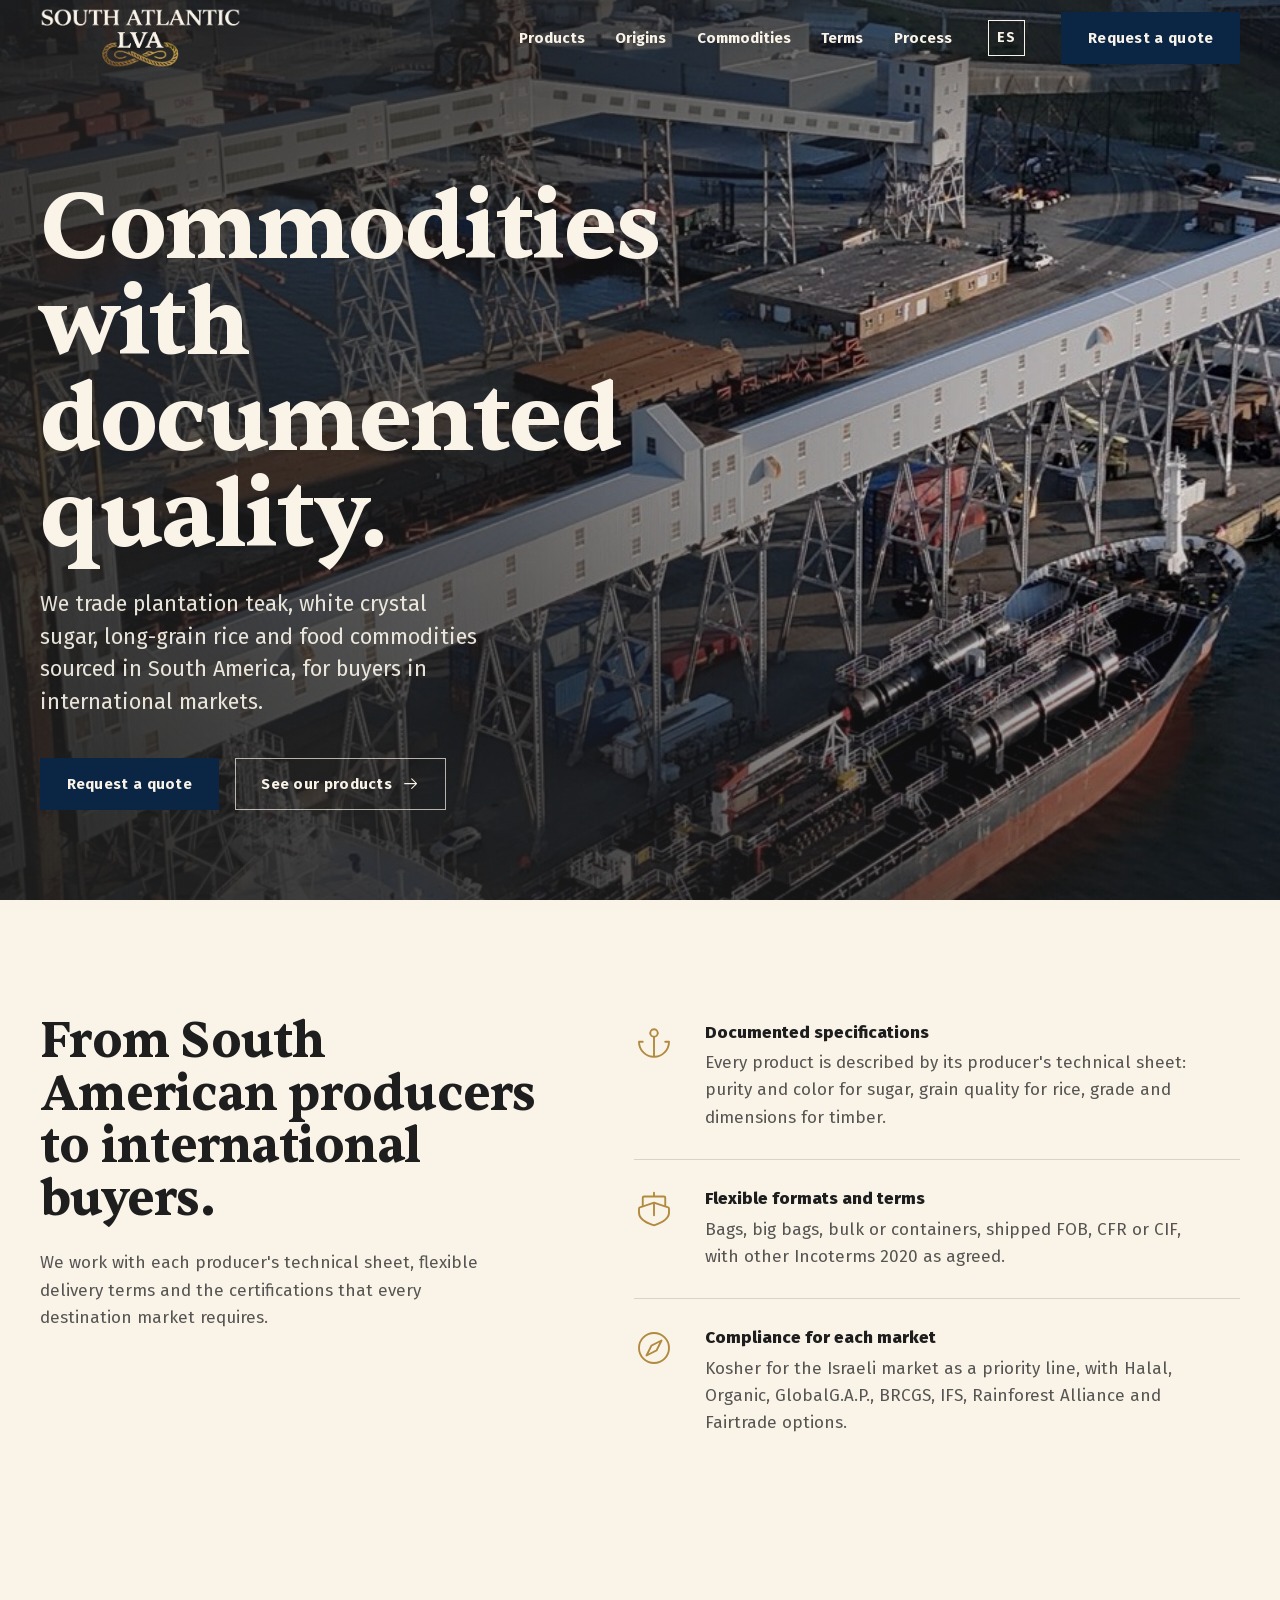
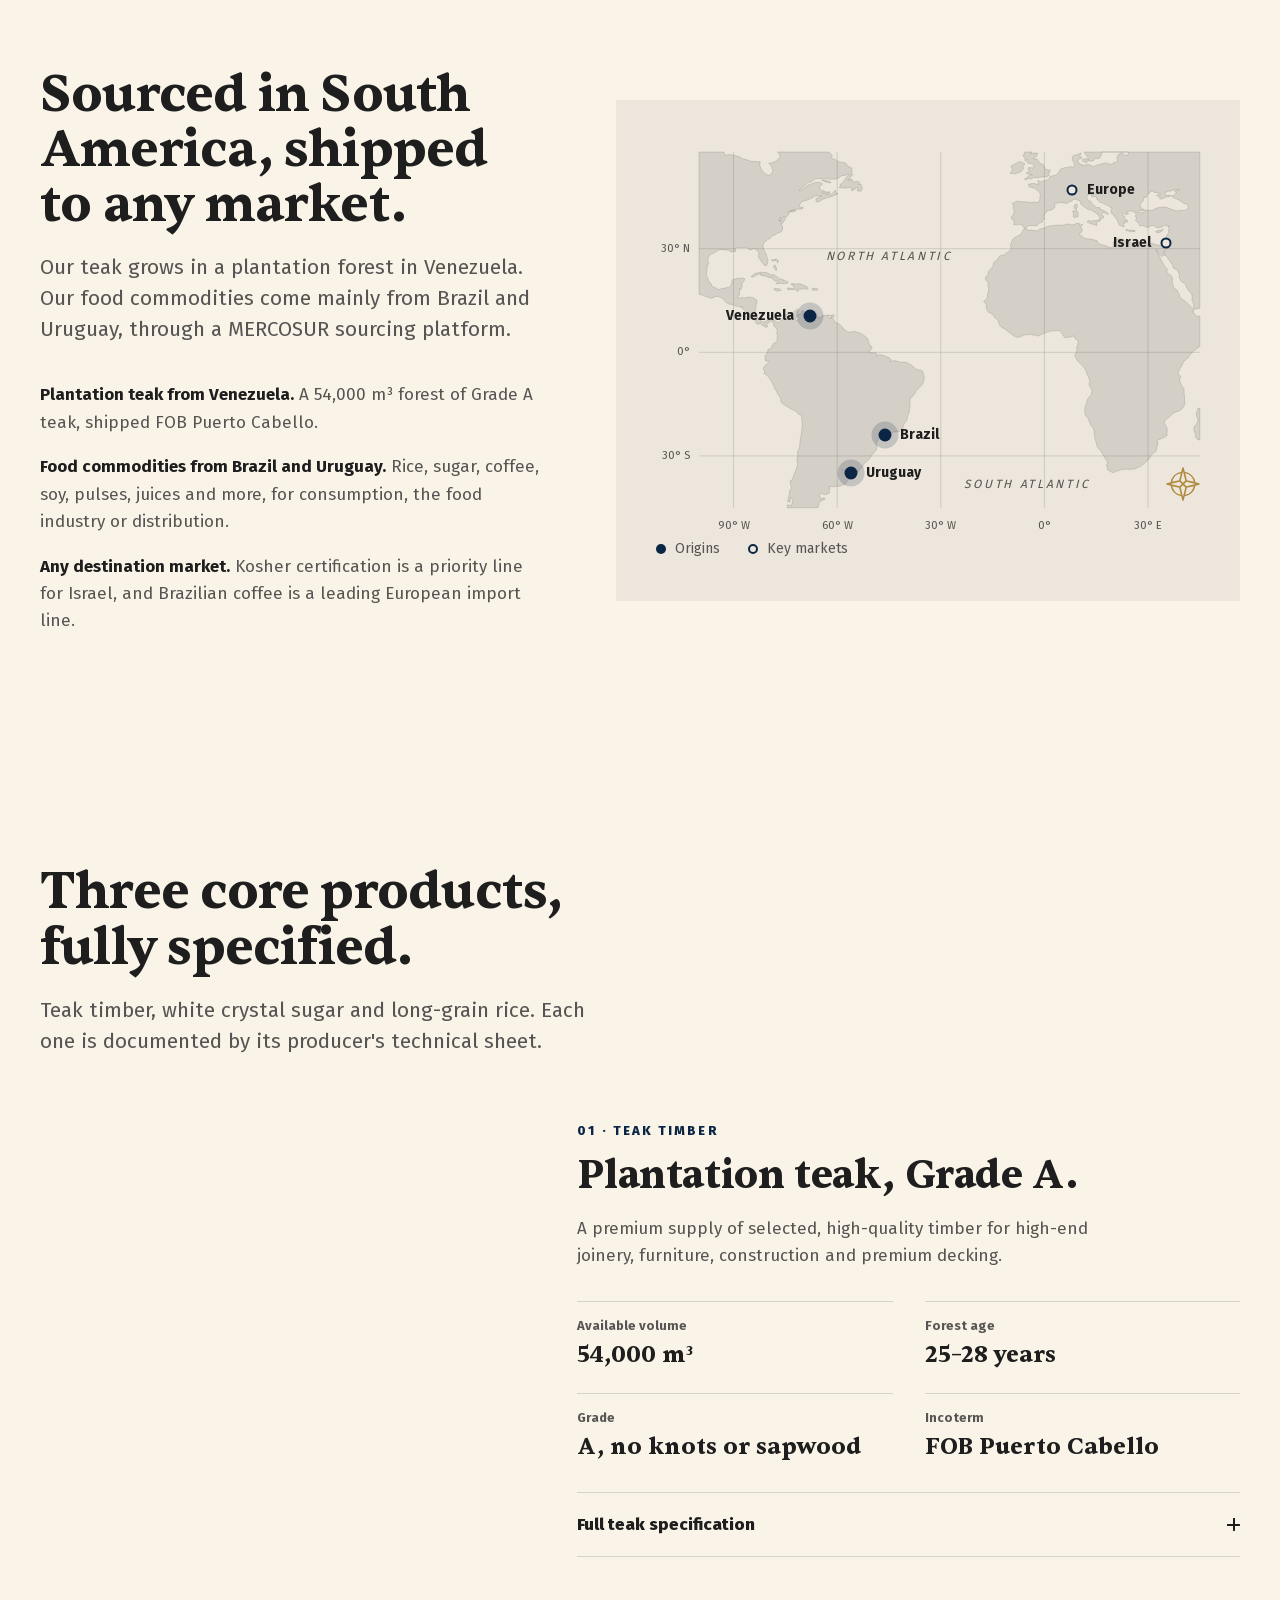
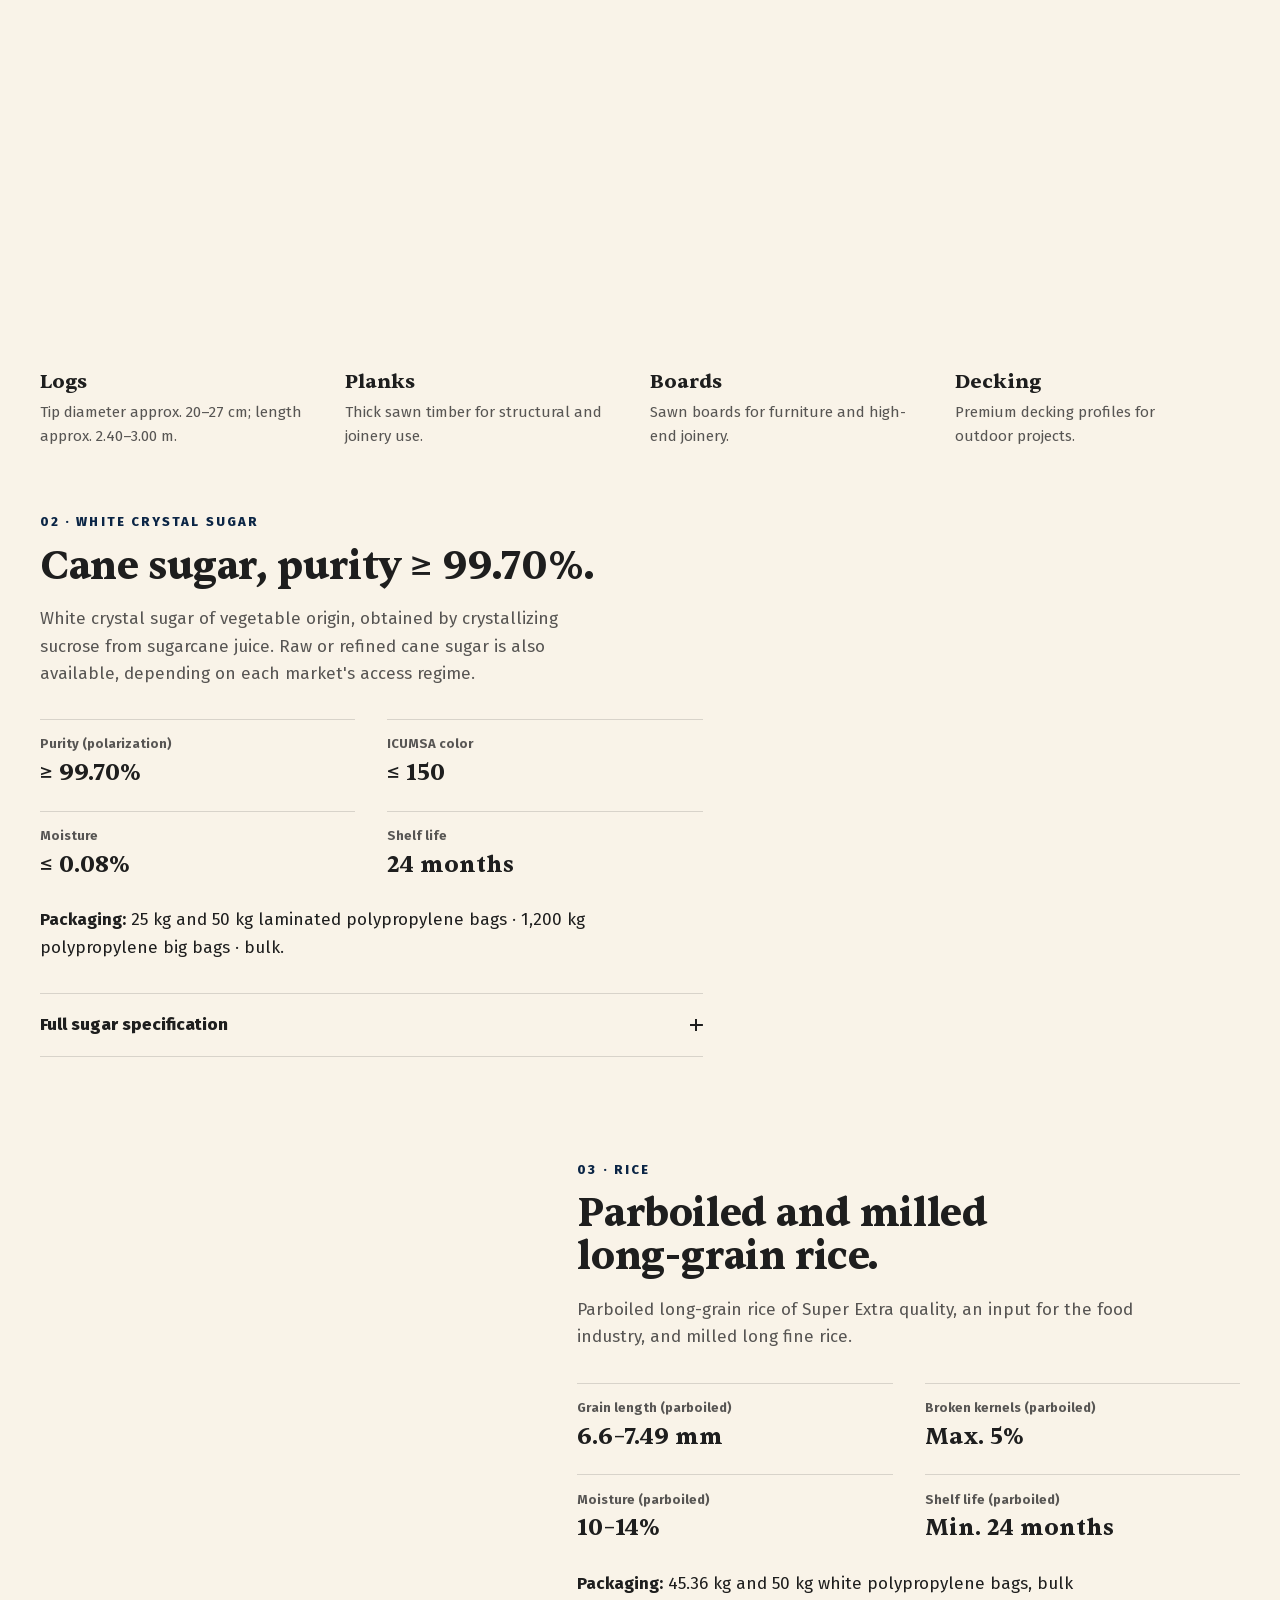
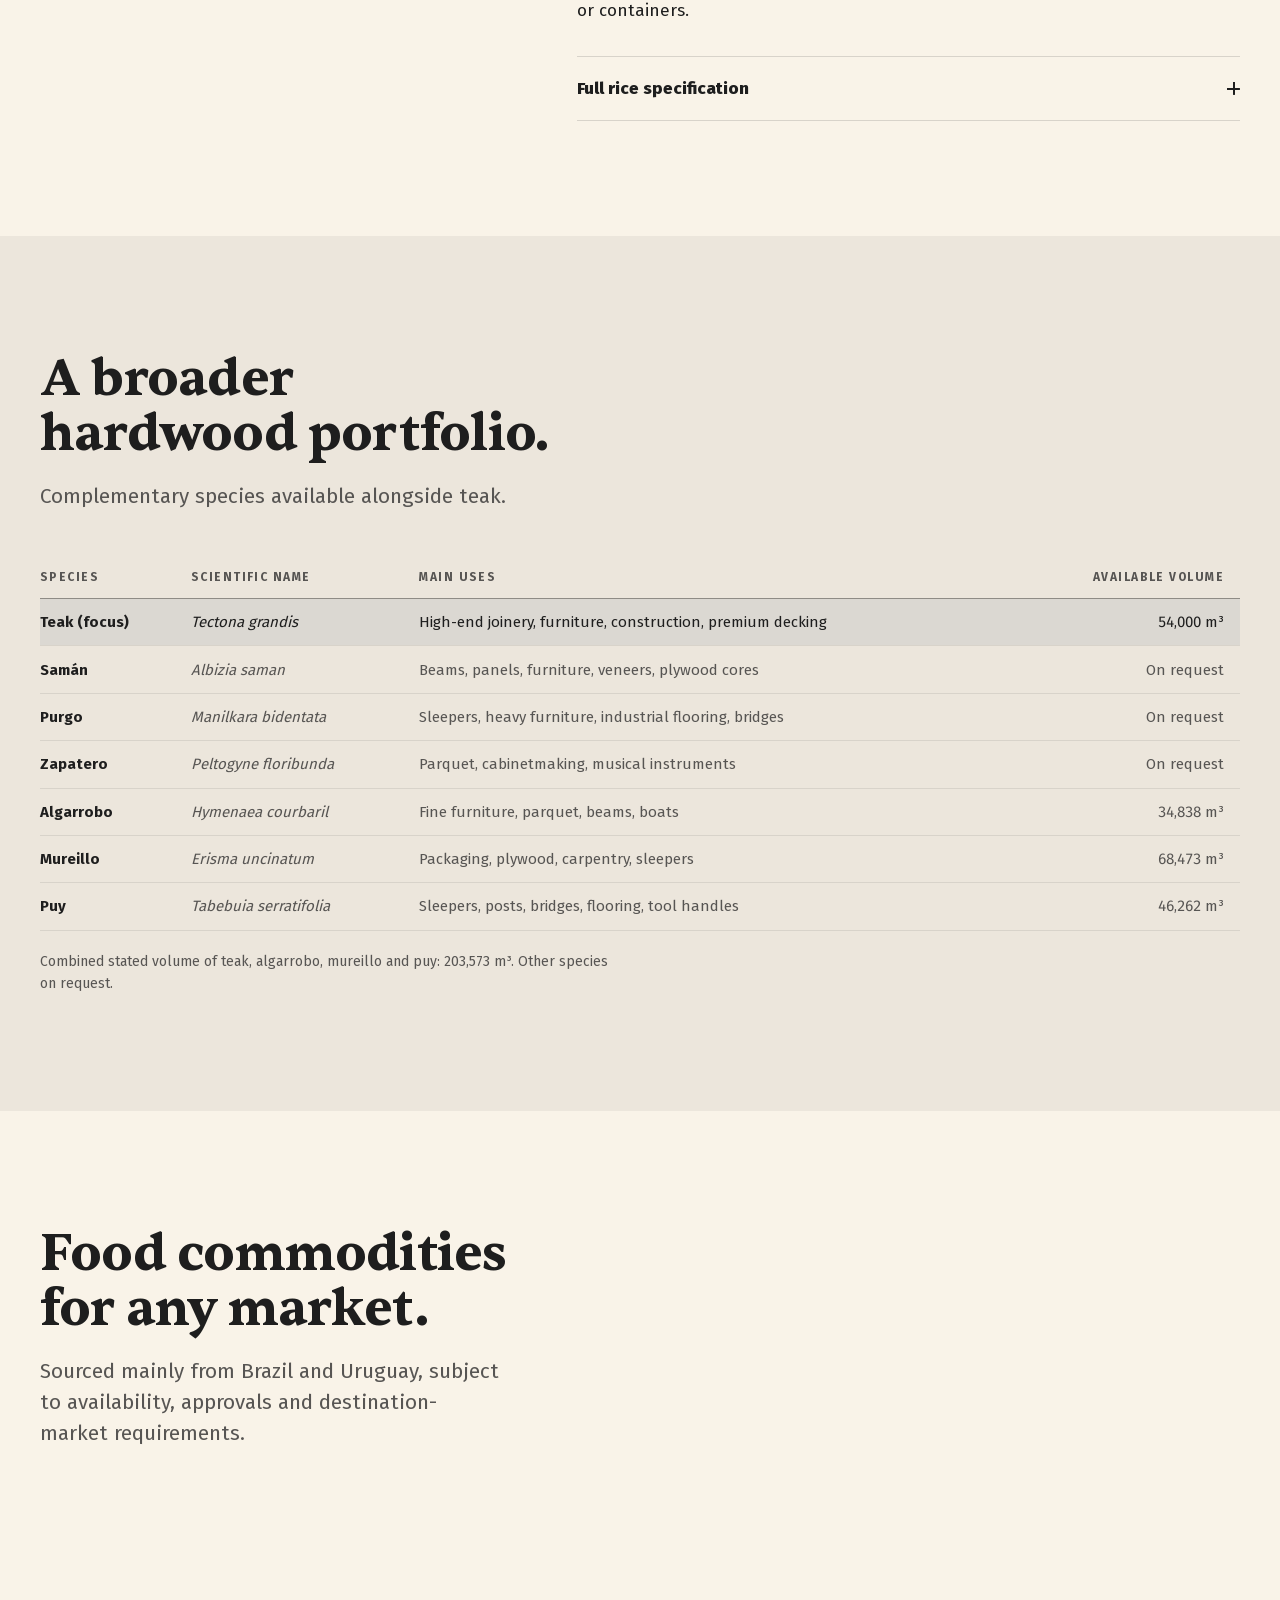
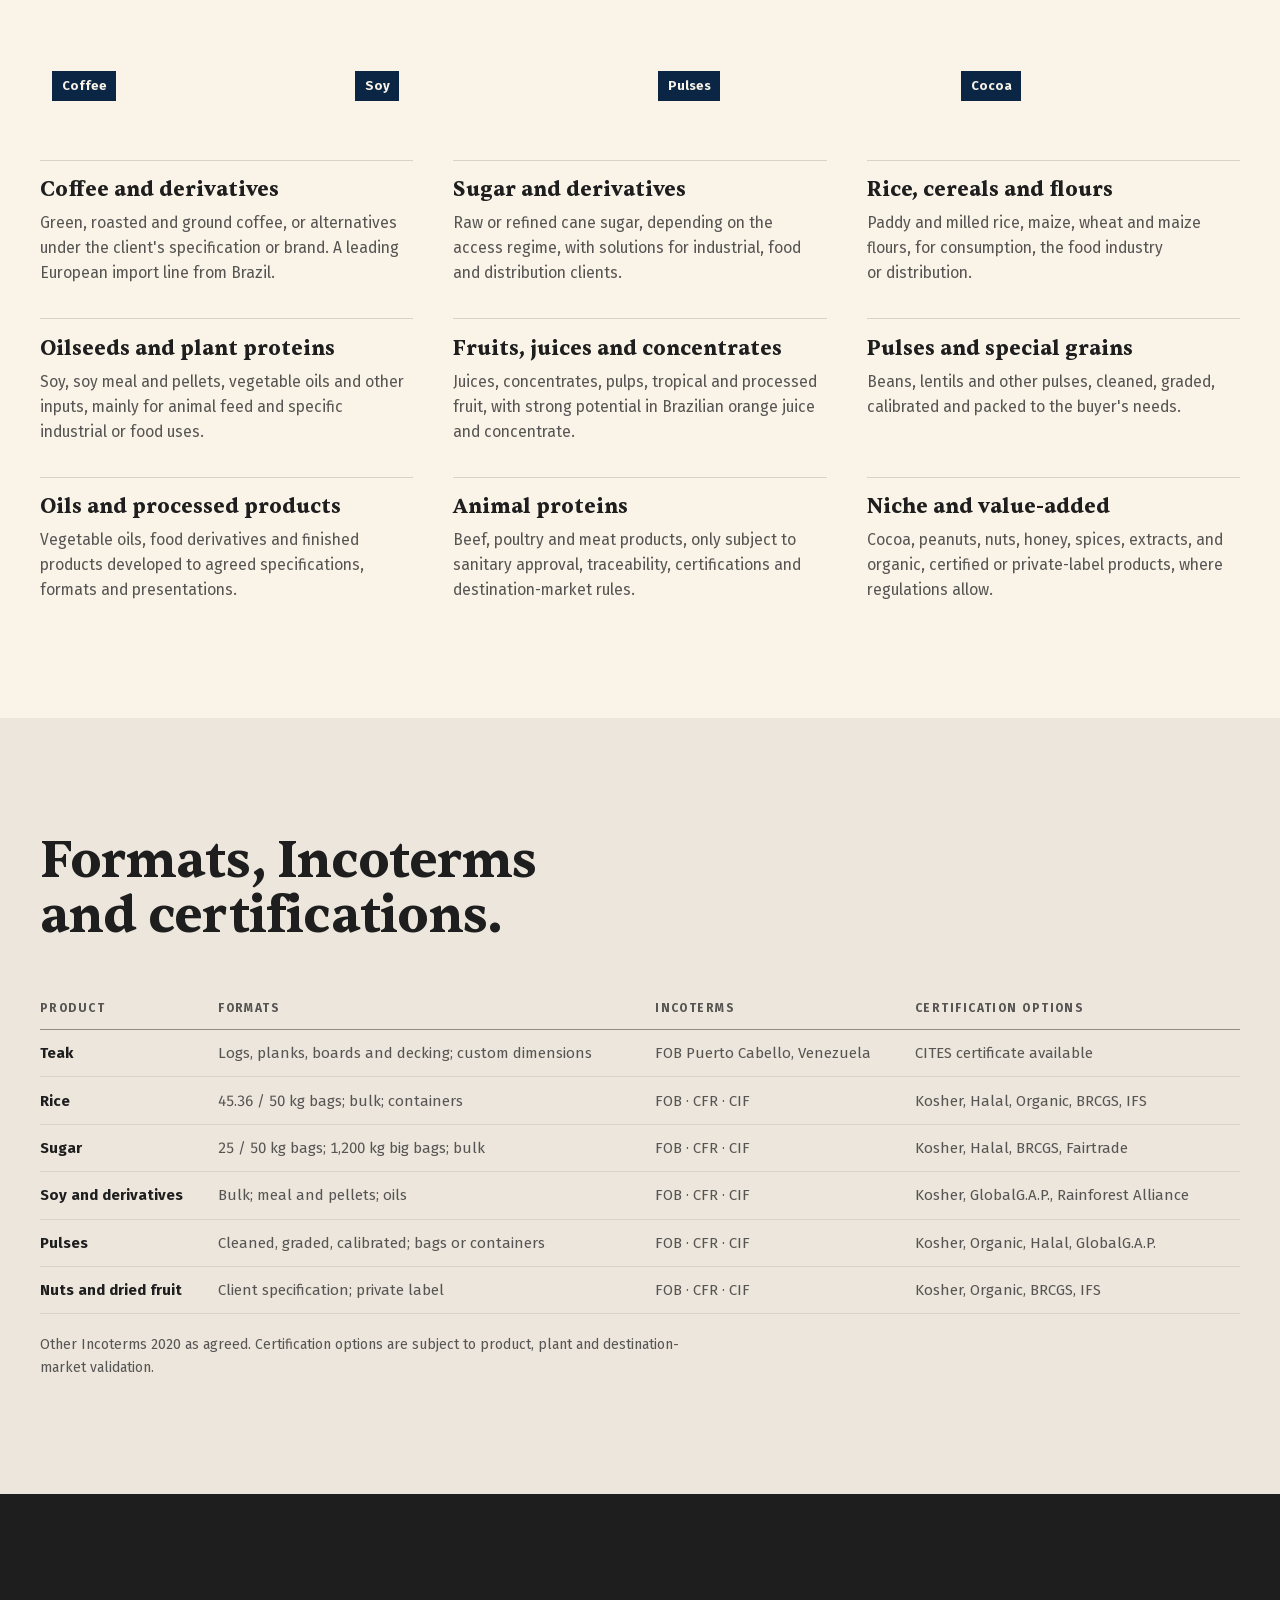
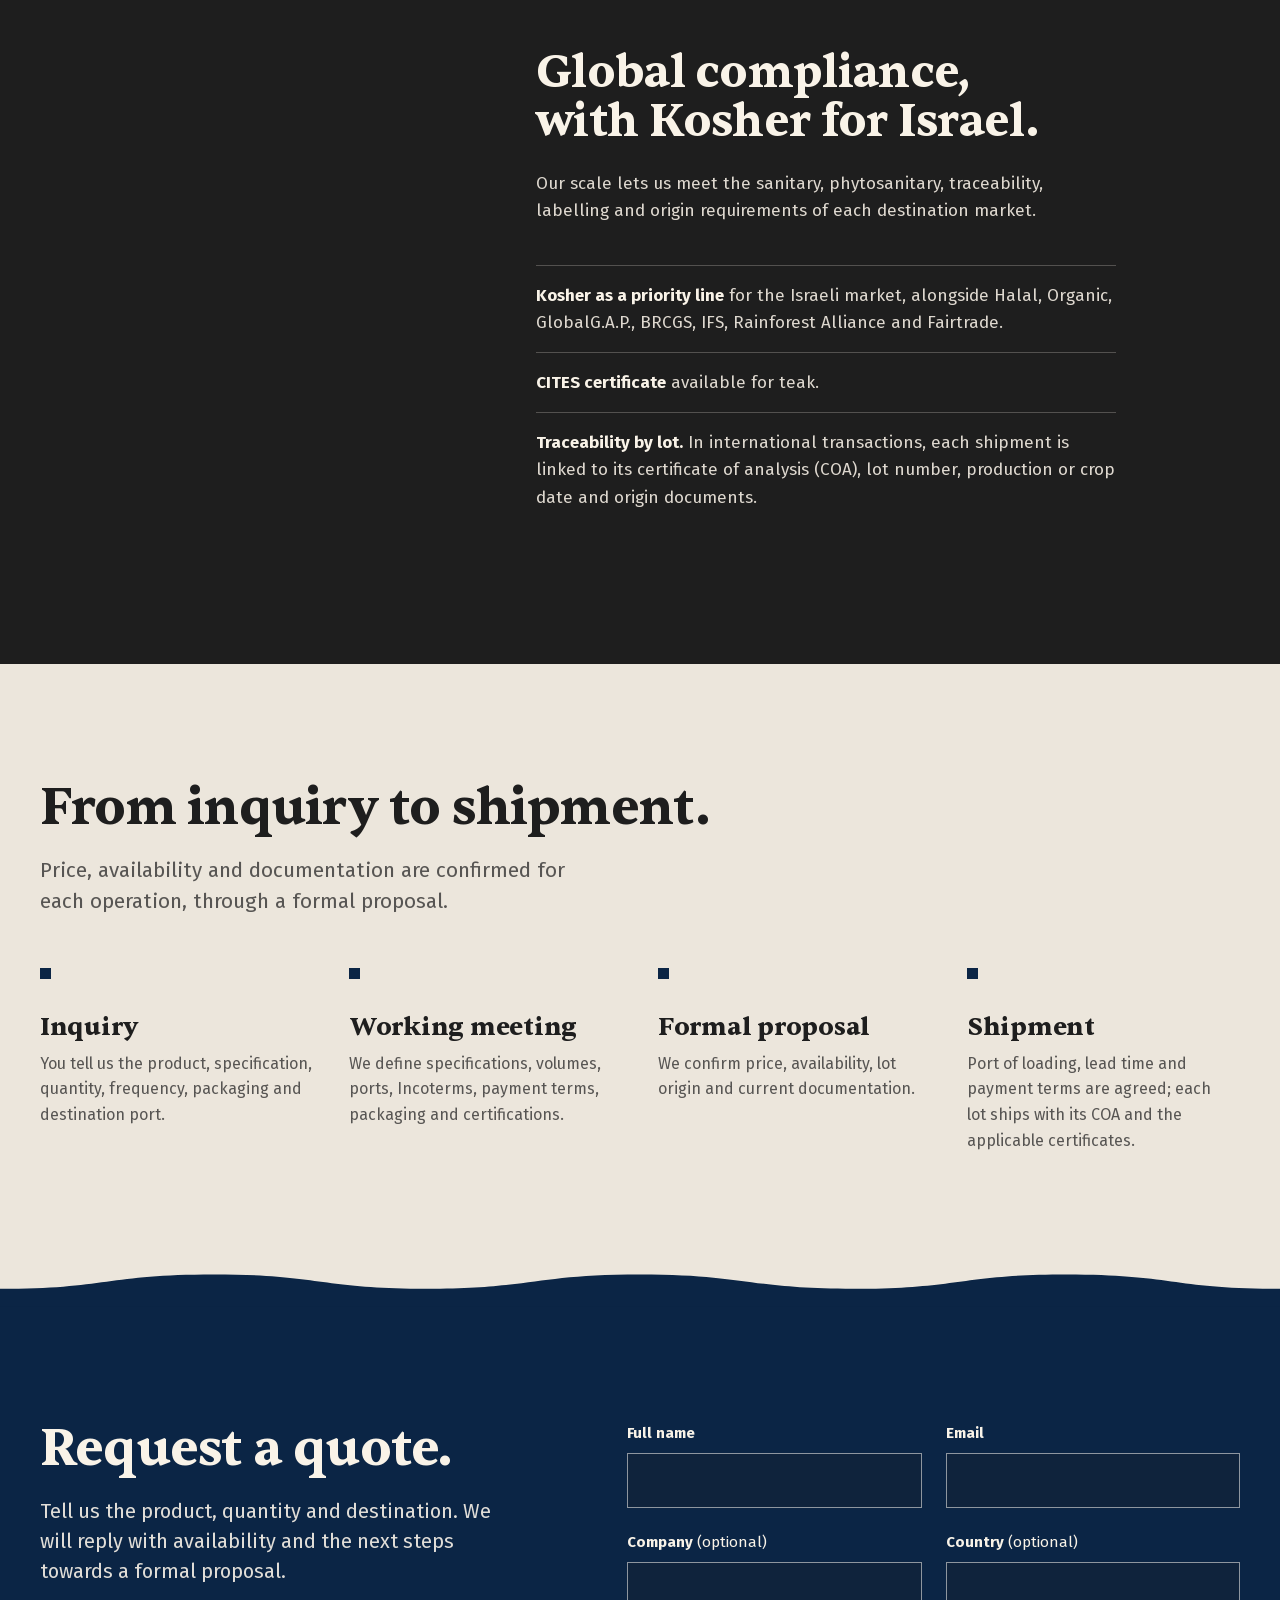
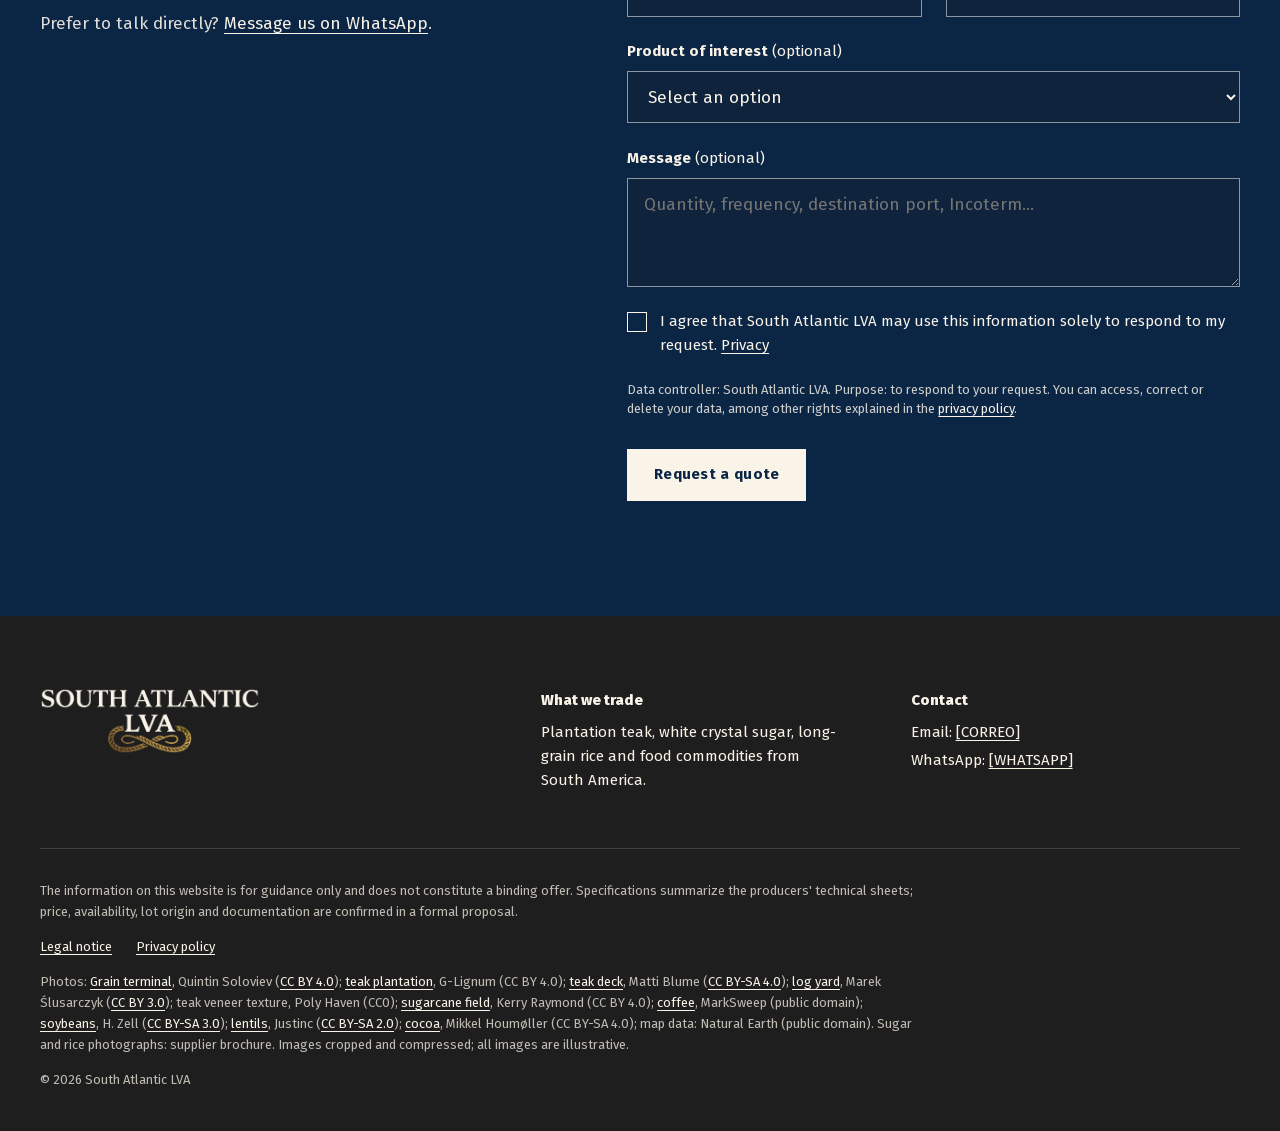
==== commit bf25e559: "Dominio propio: southatlanticlva.com (canonical, hreflang y CNAME) Co-Authored-By: Claude Opus 5.5 <" ====
--- a/index.html
+++ b/index.html
@@ -15,12 +15,12 @@
 <meta property="og:locale:alternate" content="es_ES">
 <meta property="og:title" content="South Atlantic LVA | Commodities with documented quality">
 <meta property="og:description" content="Plantation teak, white crystal sugar, long-grain rice and food commodities from South America, with documented specifications.">
-<meta property="og:image" content="https://augustomlopezm.github.io/south-atlantic/assets/og-imagen.jpg">
-<meta property="og:url" content="https://augustomlopezm.github.io/south-atlantic/">
-<link rel="canonical" href="https://augustomlopezm.github.io/south-atlantic/">
-<link rel="alternate" hreflang="en" href="https://augustomlopezm.github.io/south-atlantic/">
-<link rel="alternate" hreflang="es" href="https://augustomlopezm.github.io/south-atlantic/es/">
-<link rel="alternate" hreflang="x-default" href="https://augustomlopezm.github.io/south-atlantic/">
+<meta property="og:image" content="https://southatlanticlva.com/assets/og-imagen.jpg">
+<meta property="og:url" content="https://southatlanticlva.com/">
+<link rel="canonical" href="https://southatlanticlva.com/">
+<link rel="alternate" hreflang="en" href="https://southatlanticlva.com/">
+<link rel="alternate" hreflang="es" href="https://southatlanticlva.com/es/">
+<link rel="alternate" hreflang="x-default" href="https://southatlanticlva.com/">
 <link rel="icon" href="assets/favicon-32.png" sizes="32x32" type="image/png">
 <link rel="apple-touch-icon" href="assets/apple-touch-icon.png">
 <link rel="preload" href="assets/fuentes/sentient-700.woff2" as="font" type="font/woff2" crossorigin>
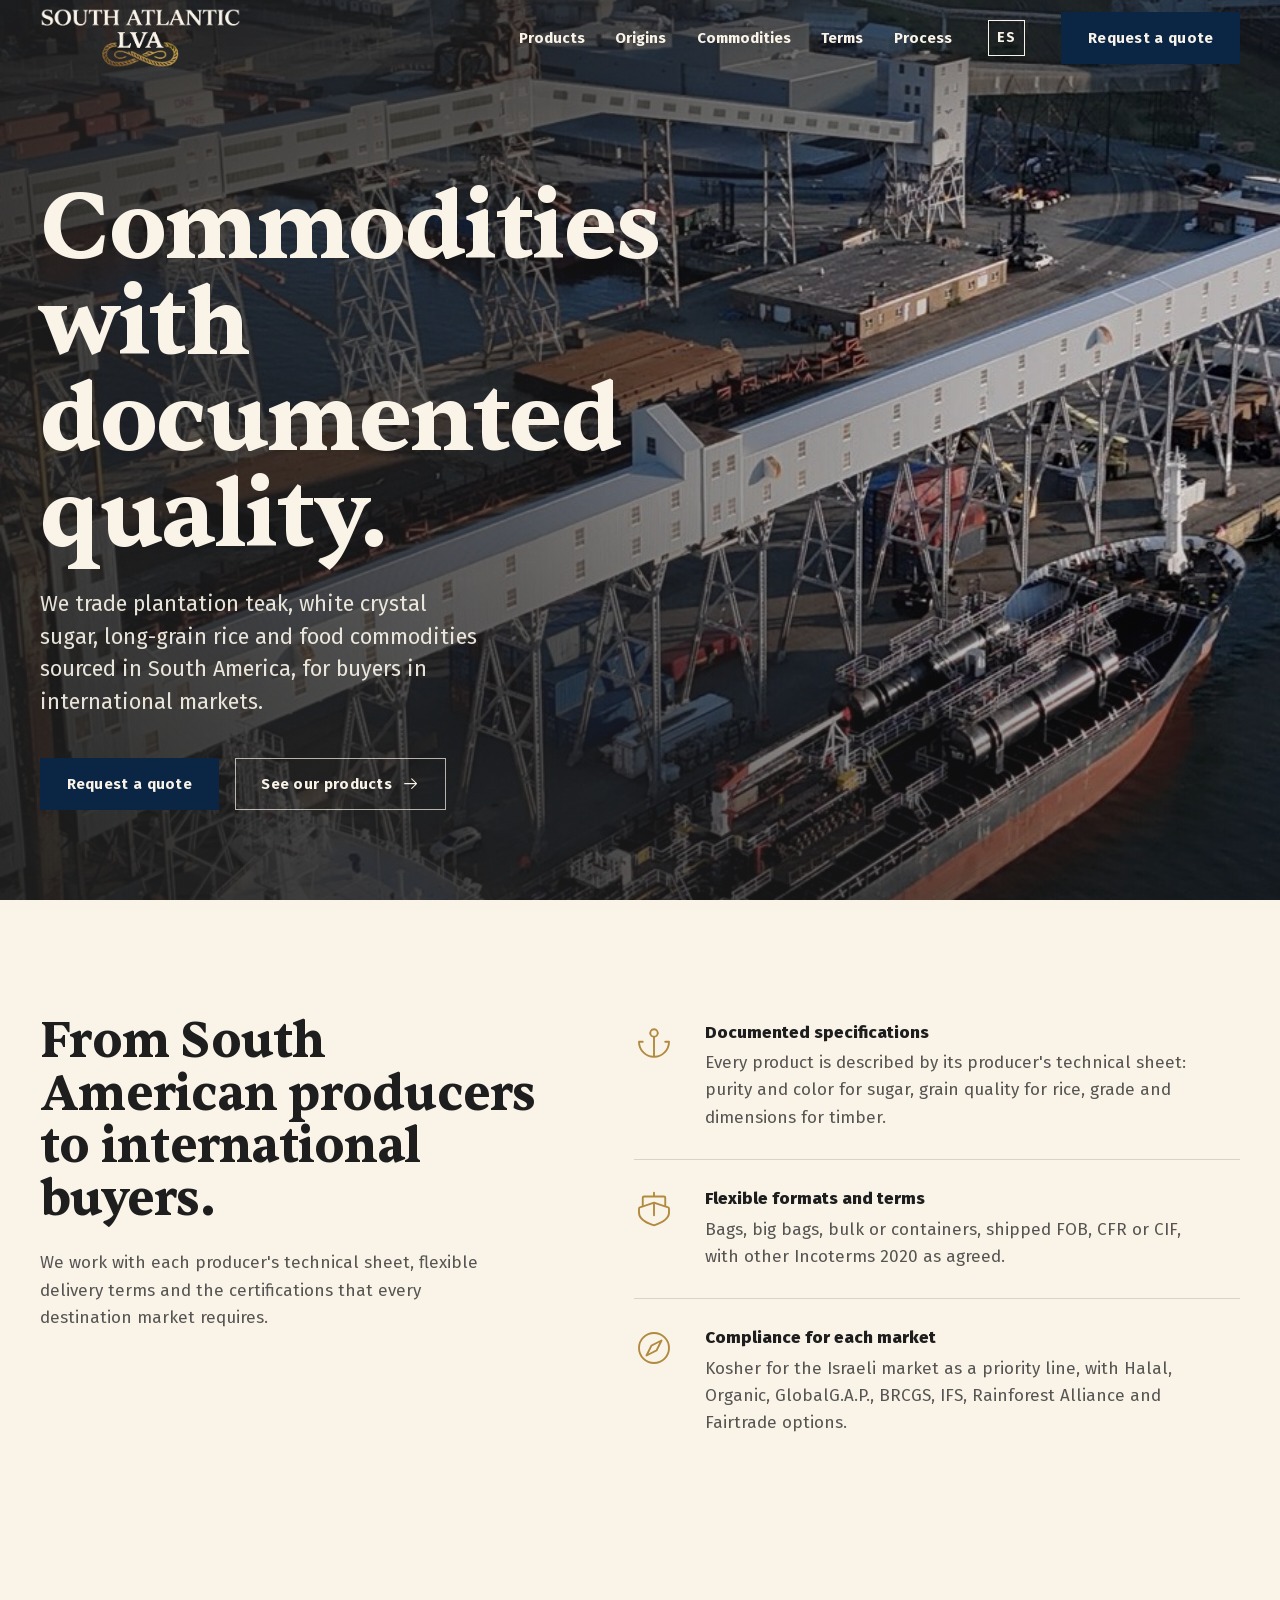
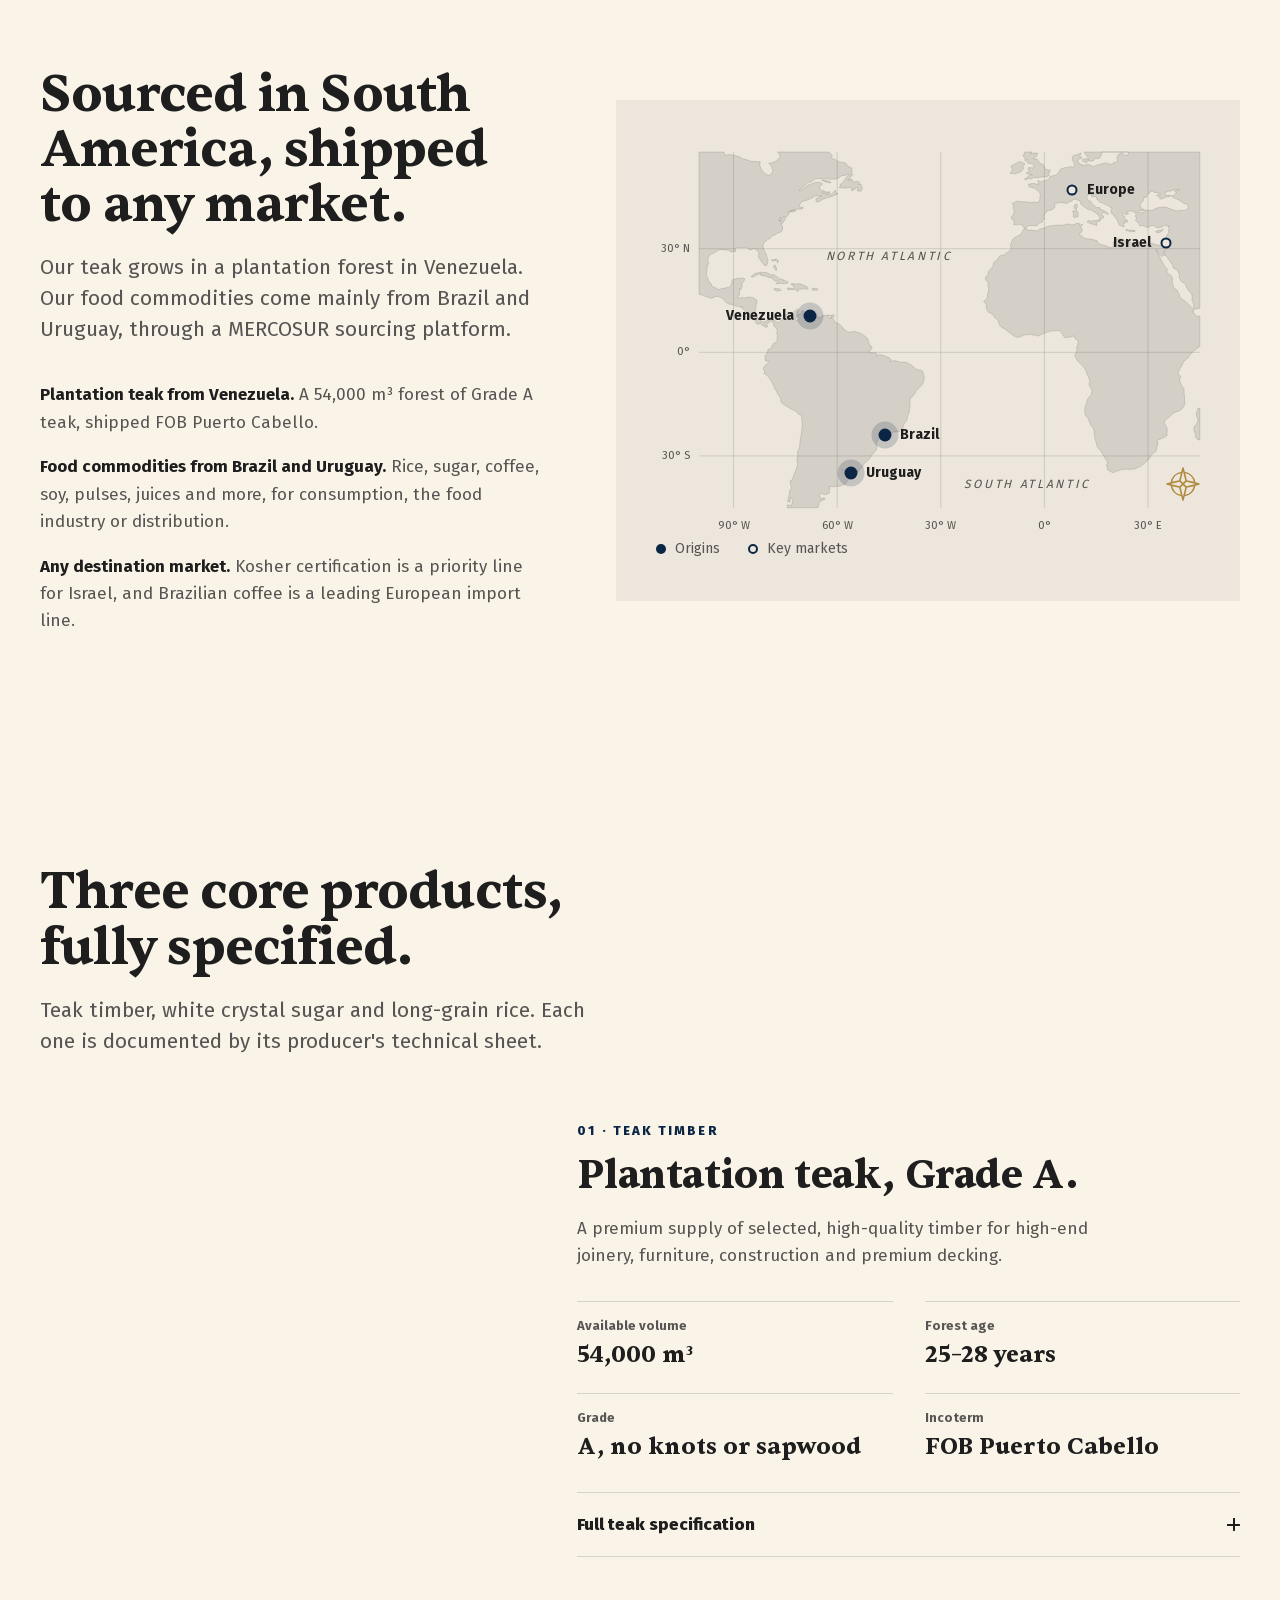
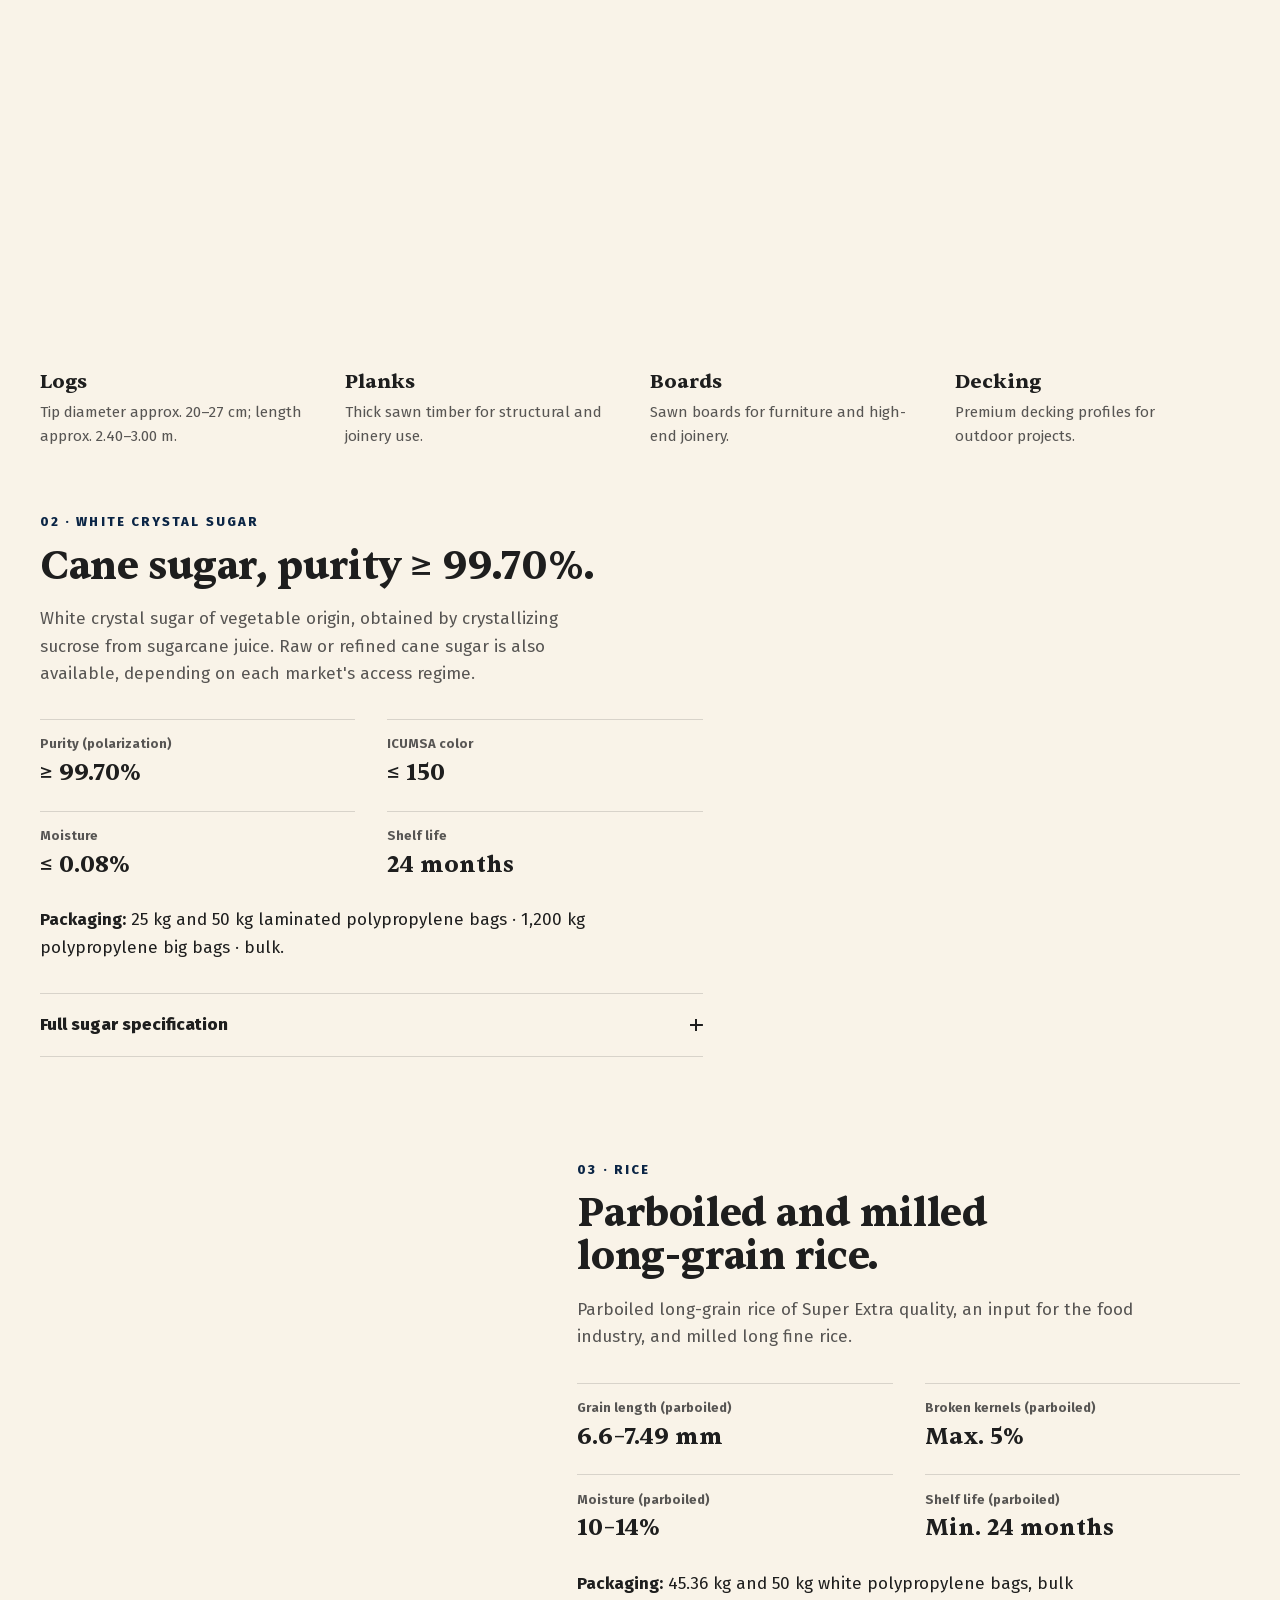
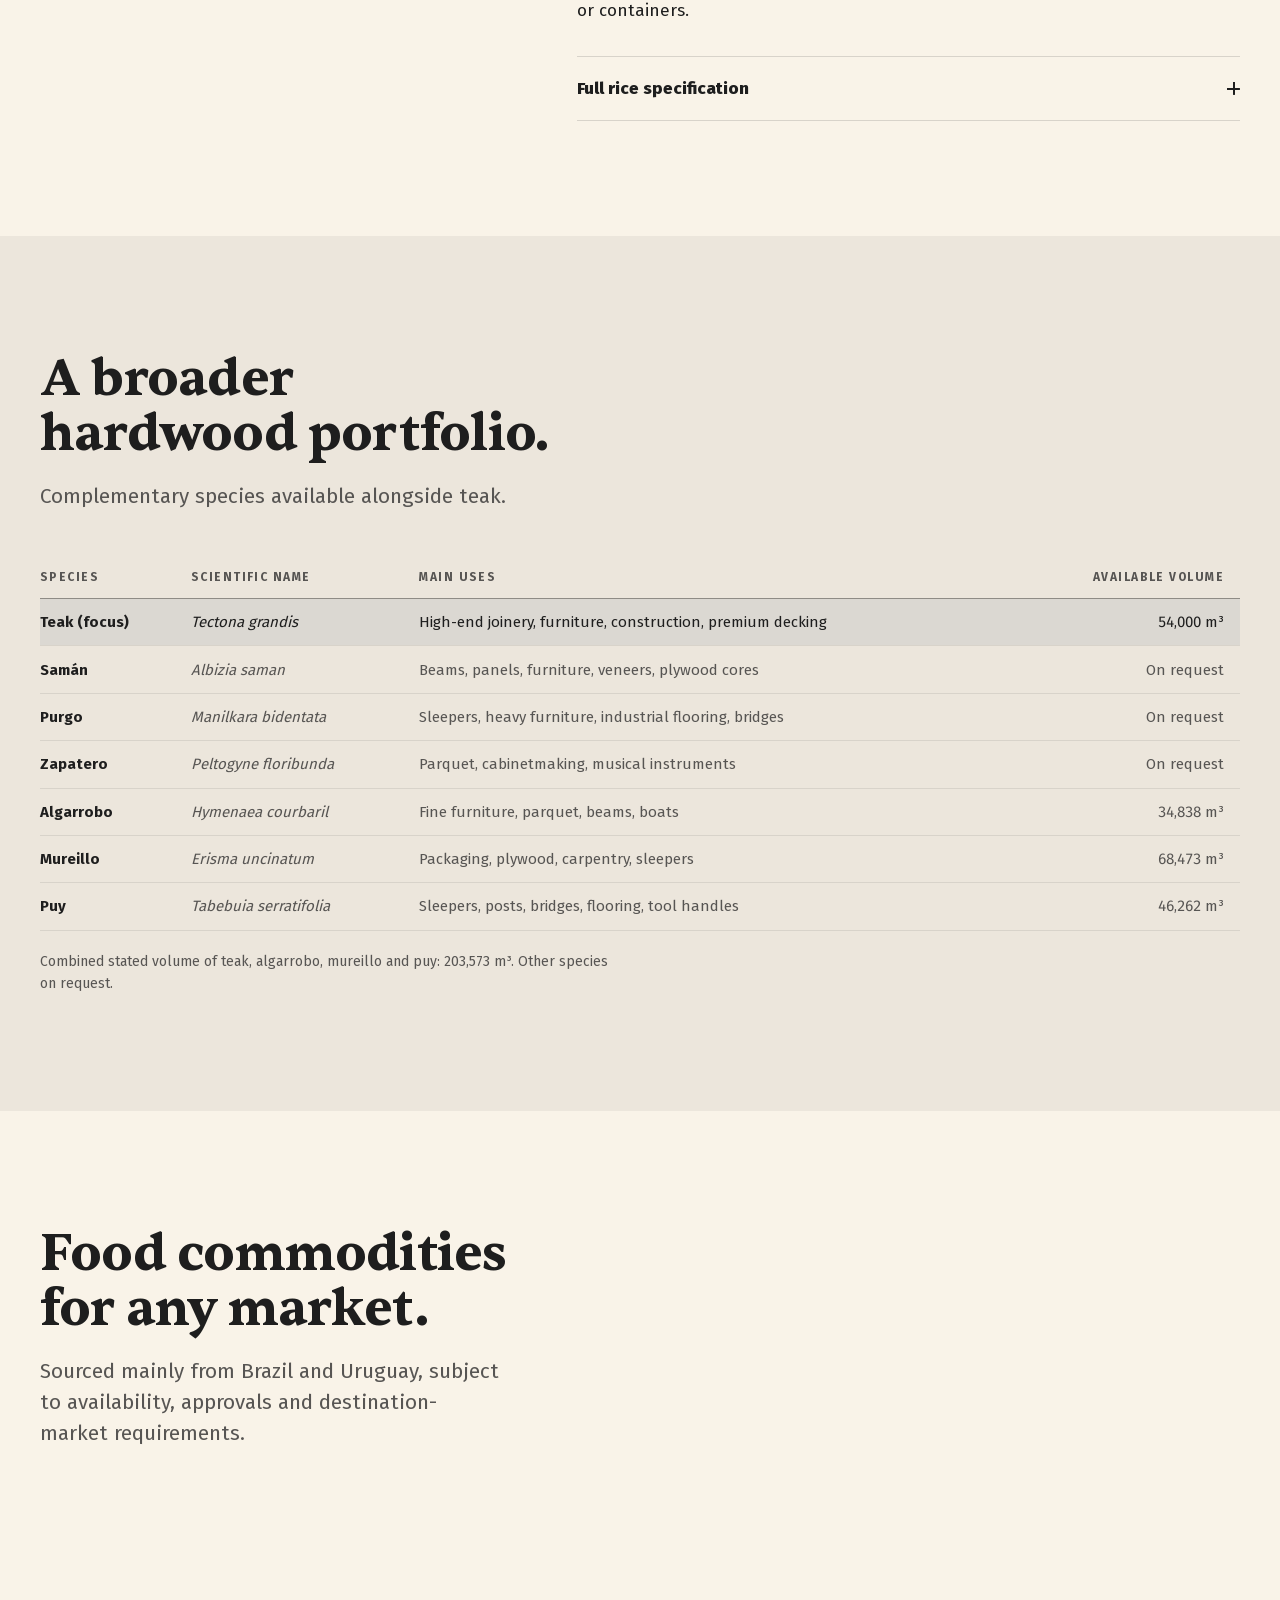
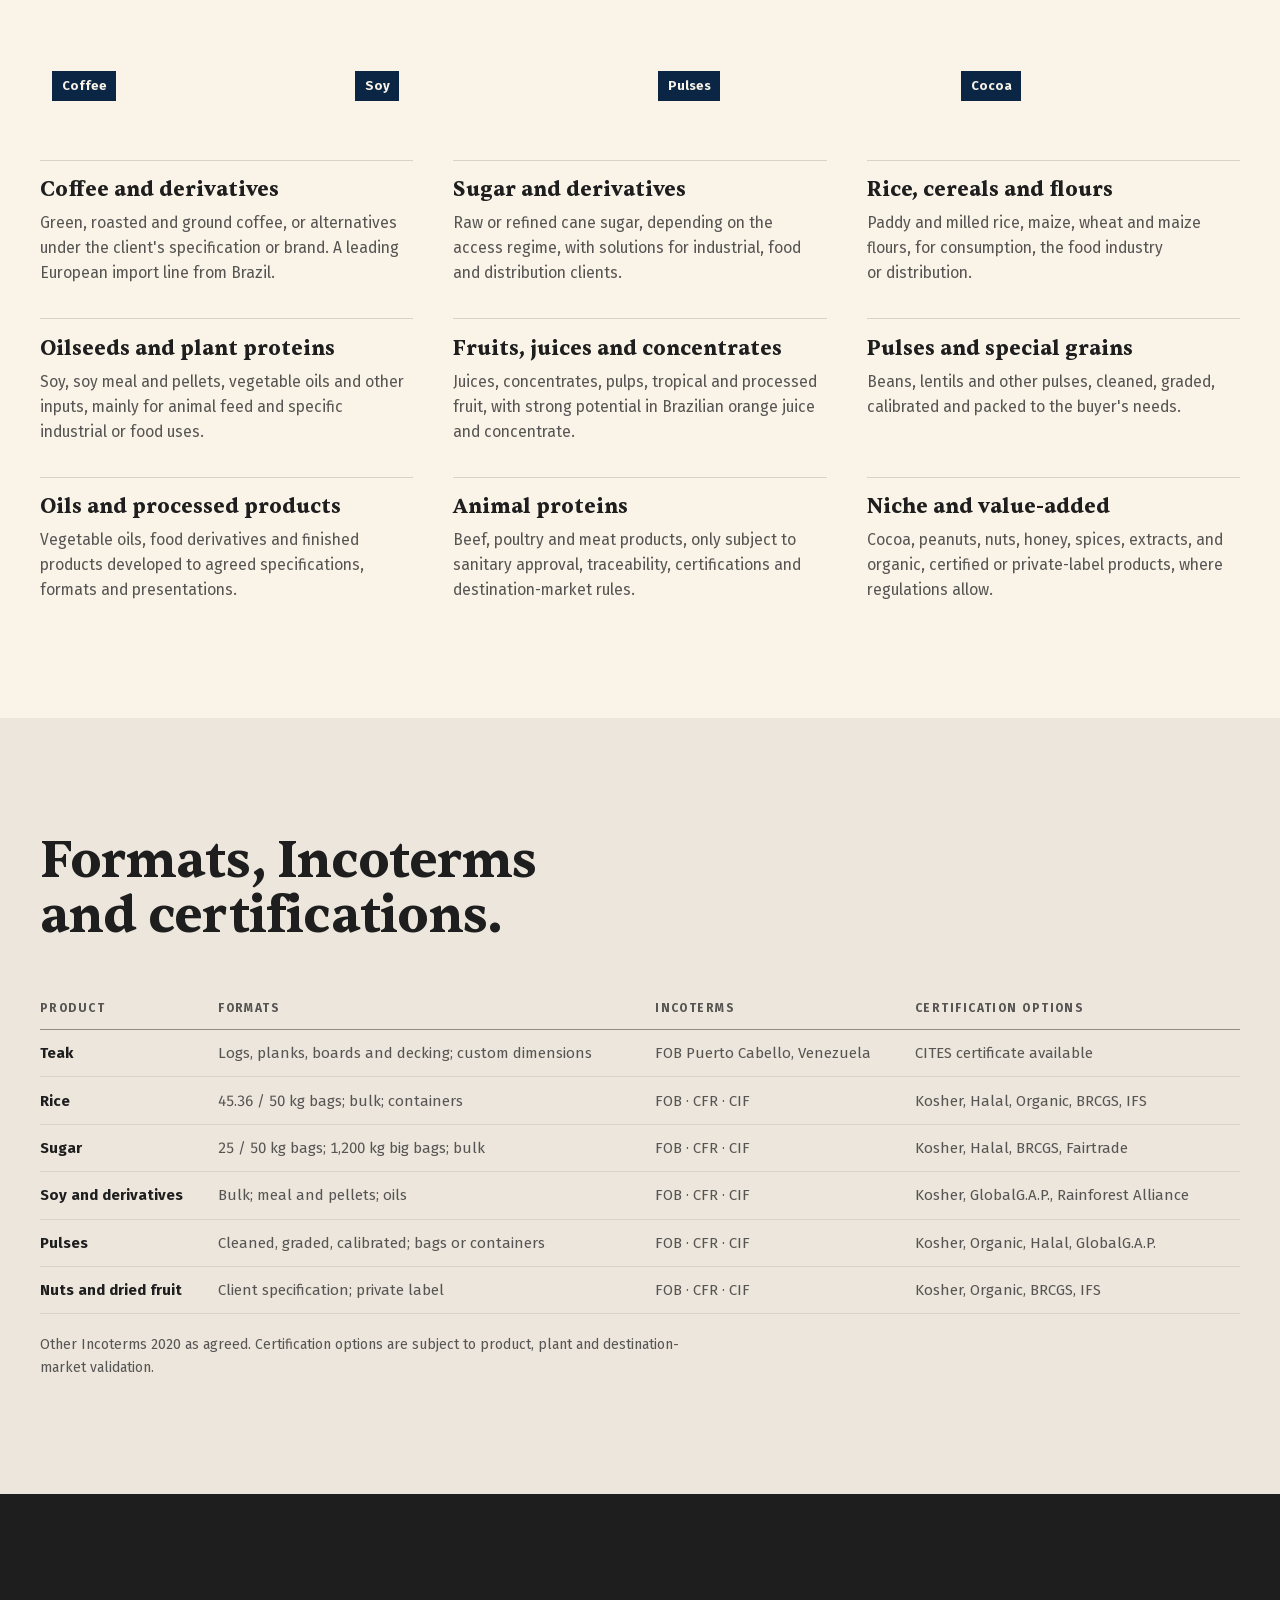
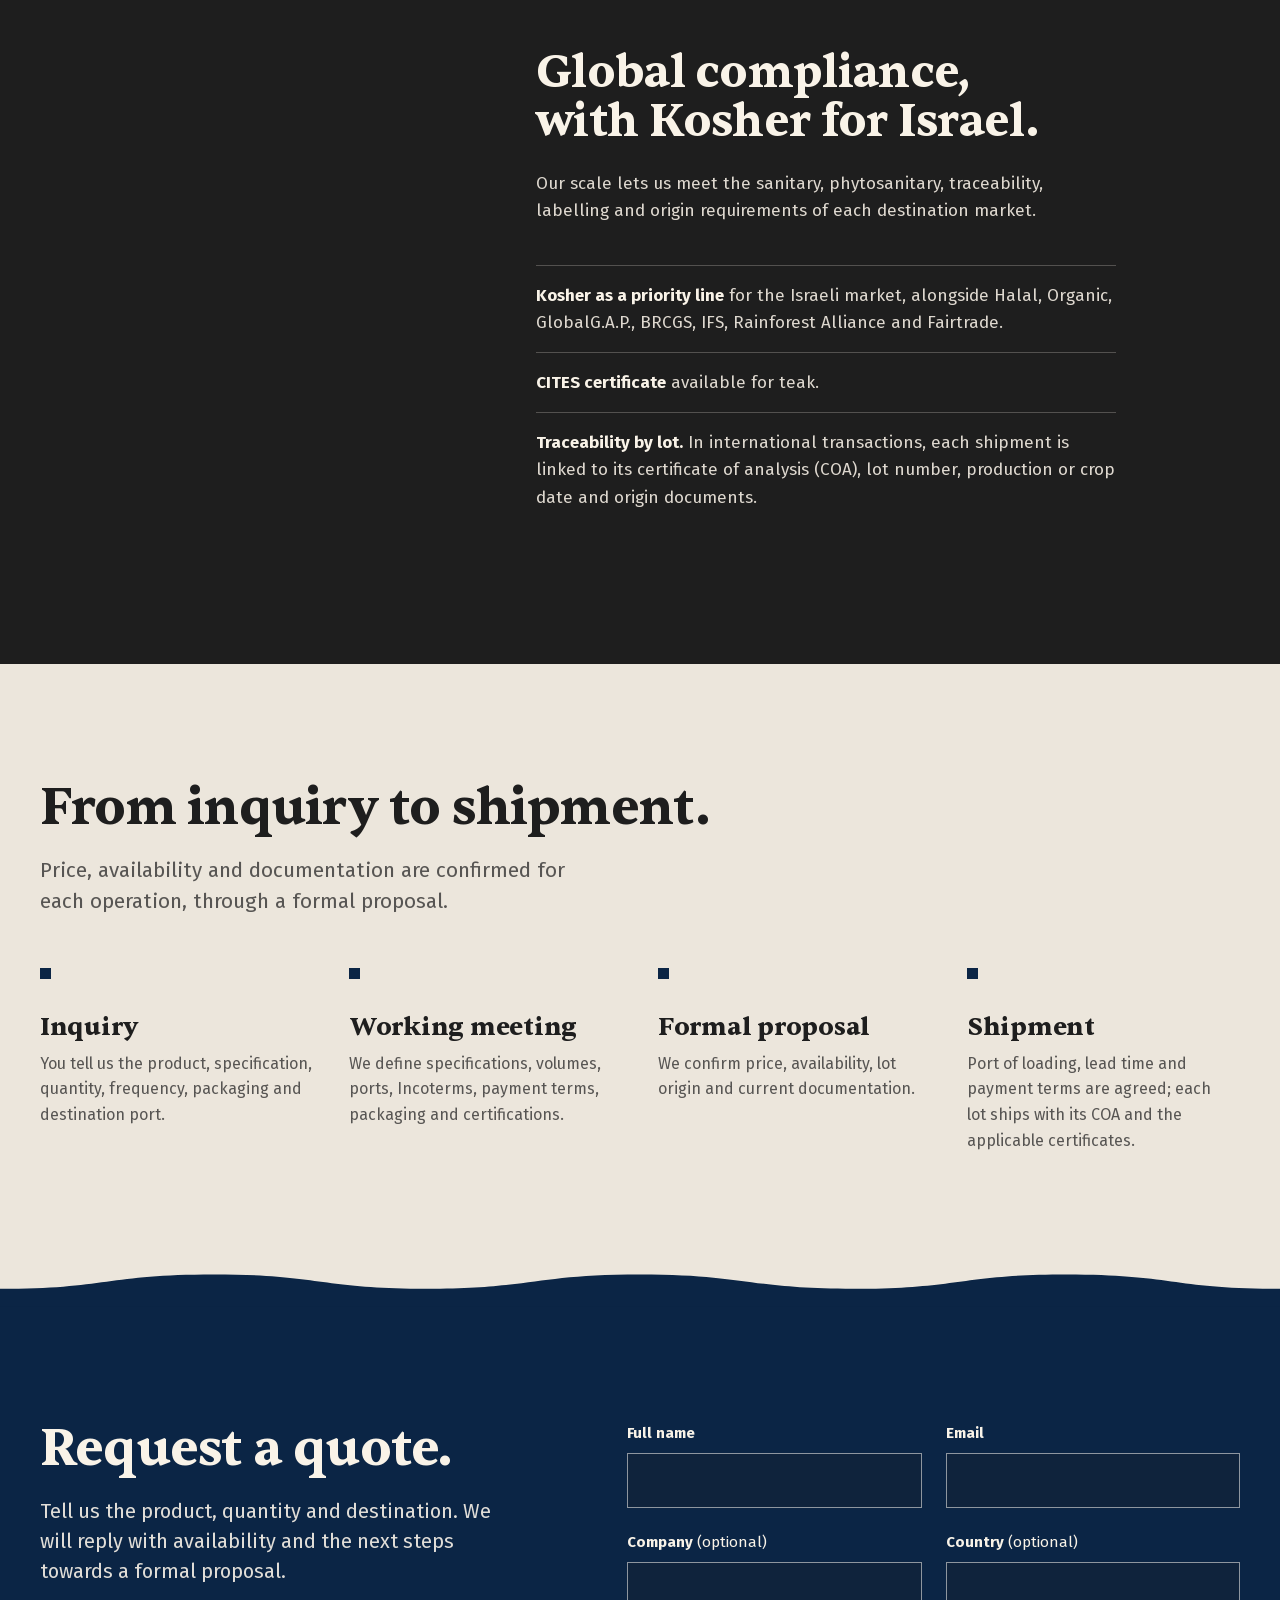
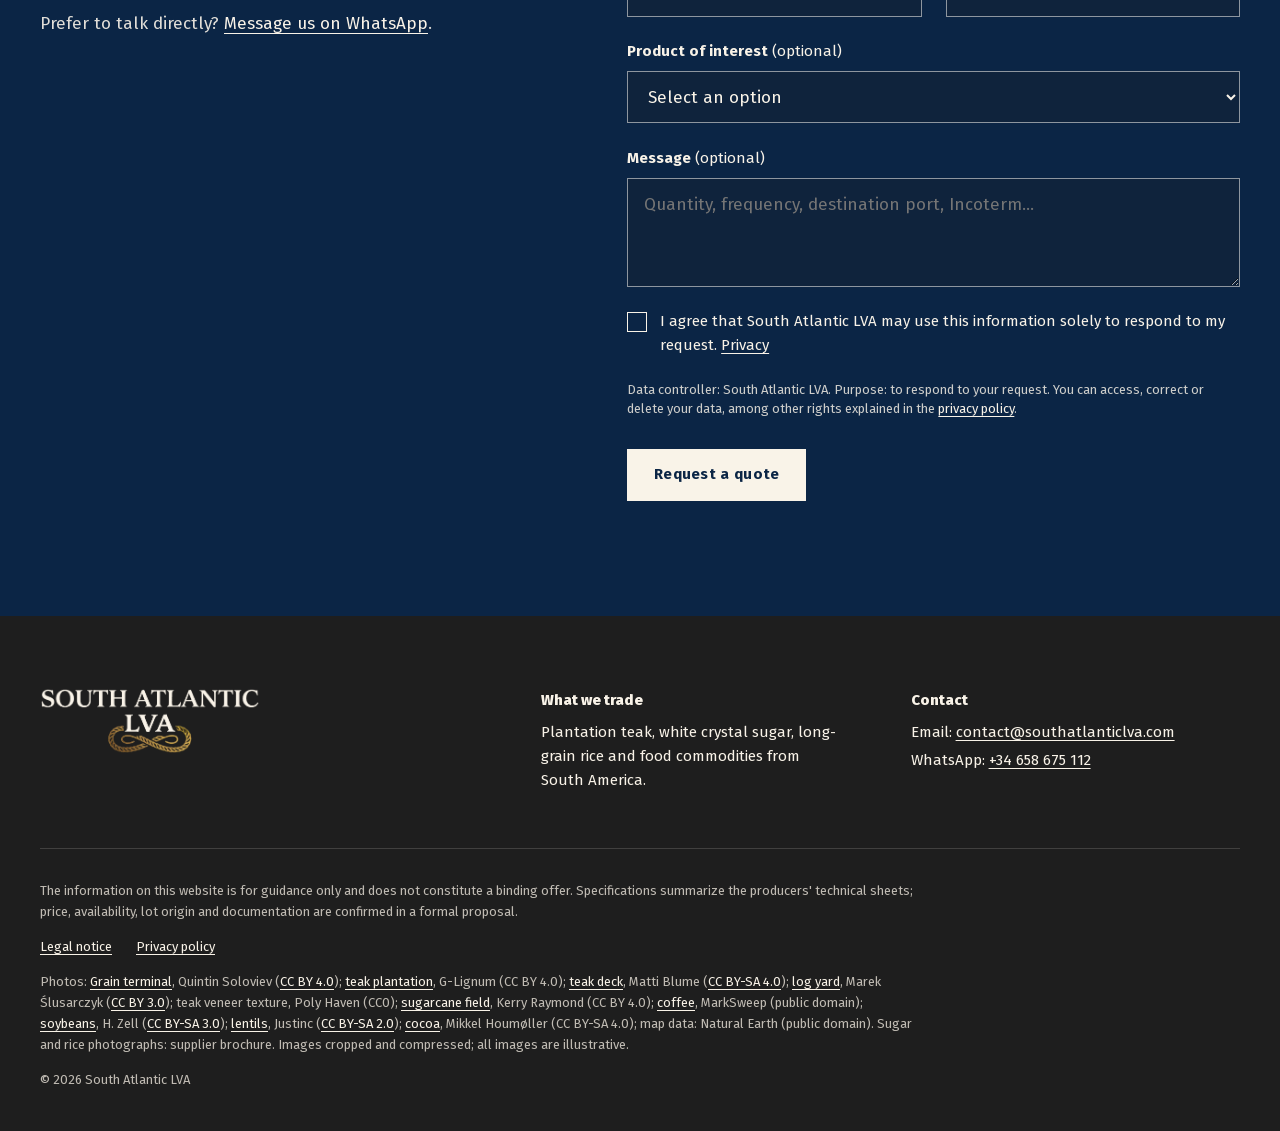
==== commit 49a94c2c: "Contacto: contact@southatlanticlva.com y WhatsApp +34 658 675 112 Co-Authored-By: Claude Opus 5.5 <n" ====
--- a/index.html
+++ b/index.html
@@ -368,9 +368,9 @@
       <div>
         <h2 id="cotizacion-titulo">Request a quote.</h2>
         <p class="cotizacion__texto">Tell us the product, quantity and destination. We will reply with availability and the next steps towards a formal proposal.</p>
-        <p class="cotizacion__alternativa">Prefer to talk directly? <a data-whatsapp href="#cotizacion" target="_blank" rel="noopener">Message us on WhatsApp</a>.</p>
+        <p class="cotizacion__alternativa">Prefer to talk directly? <a data-whatsapp href="https://wa.me/34658675112?text=Hello%2C%20I%20would%20like%20to%20request%20a%20quote%20from%20South%20Atlantic%20LVA." target="_blank" rel="noopener">Message us on WhatsApp</a>.</p>
       </div>
-      <form class="formulario" data-formulario data-correo="[CORREO]" data-envio="https://formsubmit.co/ajax/[CORREO]" action="https://formsubmit.co/[CORREO]" method="POST">
+      <form class="formulario" data-formulario data-correo="contact@southatlanticlva.com" data-envio="https://formsubmit.co/ajax/contact@southatlanticlva.com" action="https://formsubmit.co/contact@southatlanticlva.com" method="POST">
         <input type="hidden" name="_subject" value="Nueva solicitud de cotización (web en inglés)">
         <input type="hidden" name="_template" value="table">
         <div class="trampa" aria-hidden="true"><label for="f-web">Leave this field empty</label><input id="f-web" type="text" name="_honey" tabindex="-1" autocomplete="off"></div>
@@ -432,8 +432,8 @@
     </div>
     <div>
       <p class="pie__titulo">Contact</p>
-      <p>Email: <a data-correo href="mailto:[CORREO]">[CORREO]</a></p>
-      <p>WhatsApp: <a data-whatsapp href="#cotizacion" target="_blank" rel="noopener">[WHATSAPP]</a></p>
+      <p>Email: <a data-correo href="mailto:contact@southatlanticlva.com">contact@southatlanticlva.com</a></p>
+      <p>WhatsApp: <a data-whatsapp href="https://wa.me/34658675112?text=Hello%2C%20I%20would%20like%20to%20request%20a%20quote%20from%20South%20Atlantic%20LVA." target="_blank" rel="noopener">+34 658 675 112</a></p>
     </div>
   </div>
   <div class="contenedor pie__legal" id="pie-legal">
